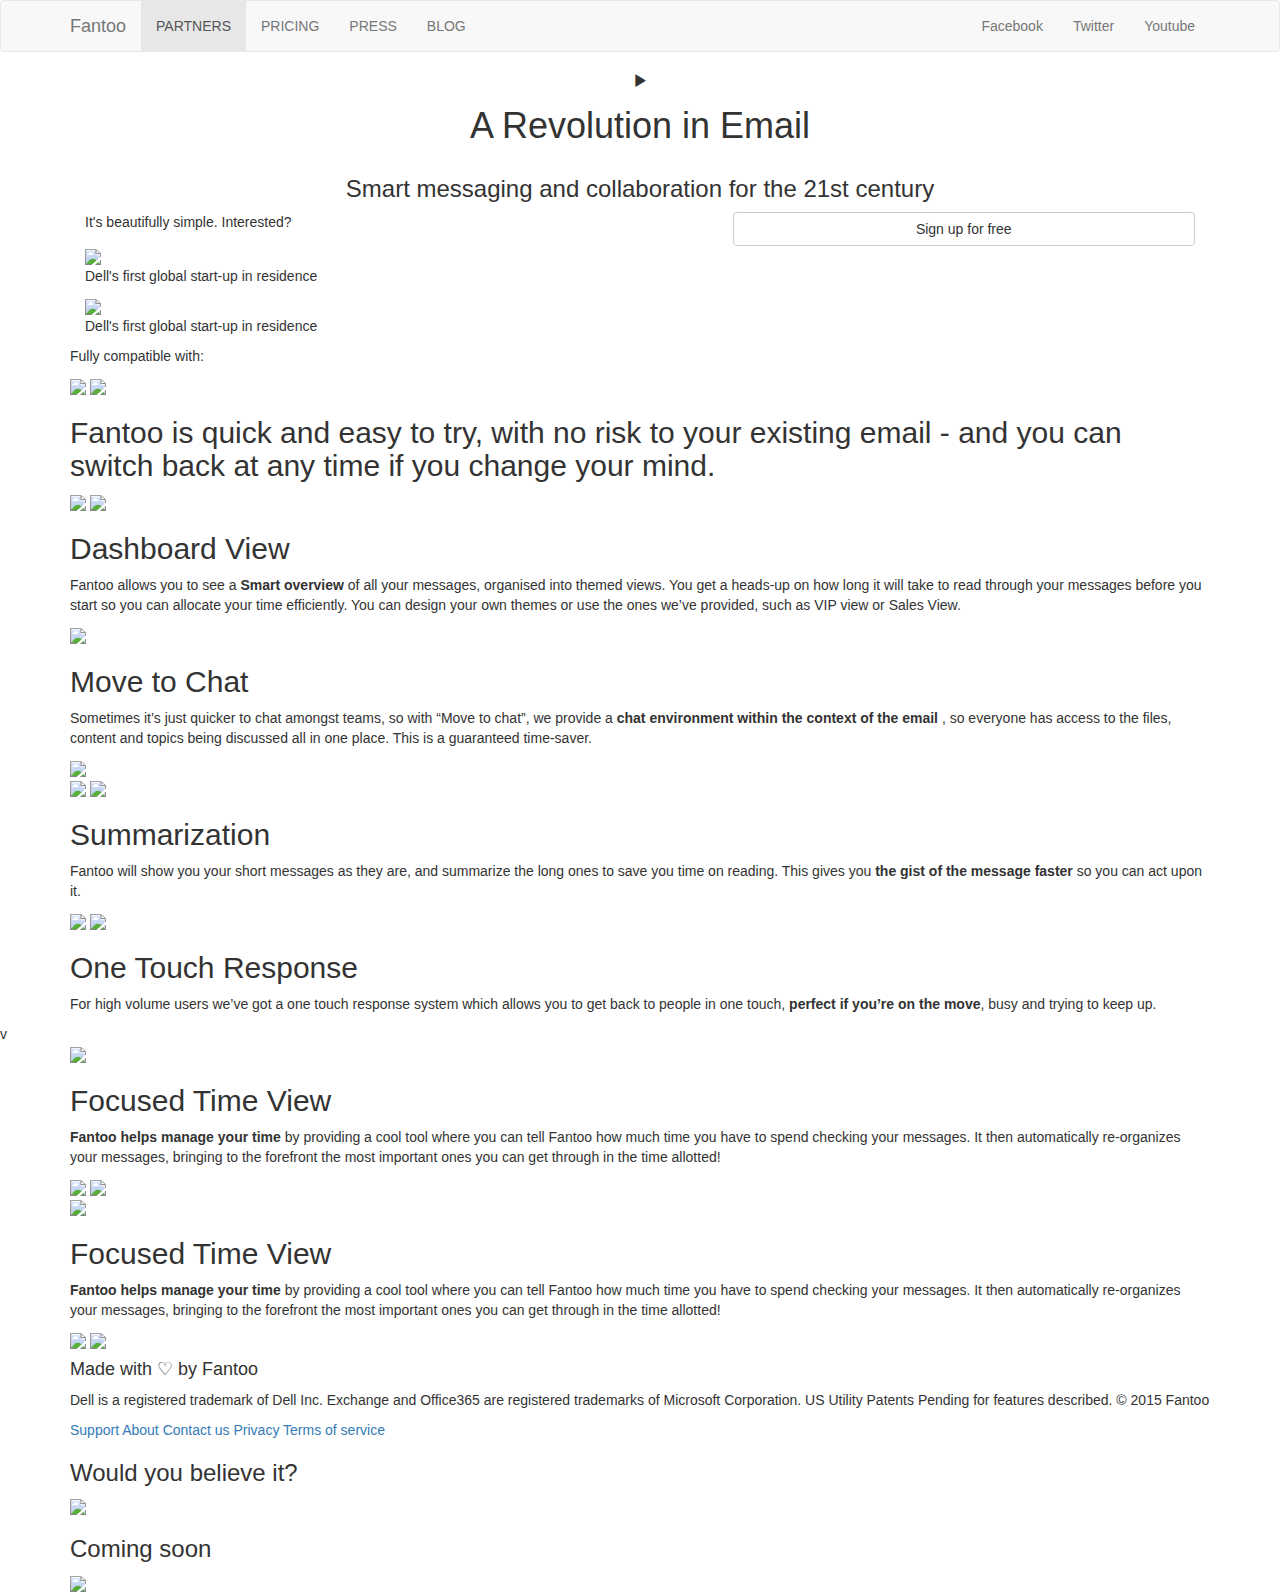
==== index.html @ 9279d4f7 "Added all webpages and basic html content" ====
<!DOCTYPE html>
<html lang="en">
  <head>
    <meta charset="utf-8">
    <meta http-equiv="X-UA-Compatible" content="IE=edge">
    <meta name="viewport" content="width=device-width, initial-scale=1">
    <!-- The above 3 meta tags *must* come first in the head; any other head content must come *after* these tags -->
    <title>Fantoo - Future Of Email</title>

    <!-- Bootstrap -->
    <link href="css/bootstrap.min.css" rel="stylesheet">
    <link href="css/style.css" rel="stylesheet">
    <!-- HTML5 shim and Respond.js for IE8 support of HTML5 elements and media queries -->
    <!-- WARNING: Respond.js doesn't work if you view the page via file:// -->
    <!--[if lt IE 9]>
      <script src="https://oss.maxcdn.com/html5shiv/3.7.2/html5shiv.min.js"></script>
      <script src="https://oss.maxcdn.com/respond/1.4.2/respond.min.js"></script>
    <![endif]-->
  </head>
  <body>
    <nav class="navbar navbar-default">
      <div class="container">
        <div class="navbar-header">
          <button type="button" class="navbar-toggle collapsed" data-toggle="collapse" data-target="#navbar" aria-expanded="false" aria-controls="navbar">
            <span class="sr-only">Toggle navigation</span>
            <span class="icon-bar"></span>
            <span class="icon-bar"></span>
            <span class="icon-bar"></span>
          </button>
          <a class="navbar-brand" href="#">Fantoo</a>
        </div>
        <div id="navbar" class="navbar-collapse collapse">
          <ul class="nav navbar-nav">
            <li class="active"><a href="#">PARTNERS</a></li>
            <li><a href="#about">PRICING</a></li>
            <li><a href="#contact">PRESS</a></li>
            <li><a href="#contact">BLOG</a></li>
          </ul>
          <ul class="nav navbar-nav navbar-right">
            <li><a href="#">Facebook</a></li>
            <li><a href="#">Twitter</a></li>
            <li><a href="#">Youtube</a></li>
          </ul>
        </div>
      </div>
    </nav>
    <div class="container-fluid">
      <div class="container">
        <span class="glyphicon glyphicon-play col-xs-12 text-center" aria-hidden="true"></span>
        <h1 class="col-xs-12 text-center">A Revolution in Email</h1>
        <h3 class="col-xs-12 text-center">Smart messaging and collaboration for the 21st century</h3>
        <div class="col-xs-12">
          <p "col-xs-7">It's beautifully simple. Interested? <a class="btn btn-default col-xs-5 pull-right" href="#">Sign up for free</a></p>
        </div>
      </div>
    </div>
    <div class="container-fluid">
      <div class="container">
        <div class="col-xs-12">
          <img src="http://lorempixel.com/50/50">
          <p> Dell's first global start-up in residence</p>
        </div>
       <div class="col-xs-12">
          <img src="http://lorempixel.com/50/50">
          <p> Dell's first global start-up in residence</p>
        </div>
      </div>
    </div>
    <div class="container-fluid">
      <div class="container">
        <p>Fully compatible with:</p>
        <img src="http://lorempixel.com/300/100">
        <img src="http://lorempixel.com/300/100">
        <h2>Fantoo is quick and easy to try, with no risk to your existing email - and you can switch back at any time if you change your mind.</h2>
      </div>
    </div>
    <div class="container-fluid">
      <div class="container">
        <img src="http://lorempixel.com/400/400">
        <img src="http://lorempixel.com/50/50">
        <h2>Dashboard View</h2>
        <p>Fantoo allows you to see a <strong>Smart overview</strong> of all your messages, organised into themed views. You get a heads-up on how long it will take to read through your messages before you start so you can allocate your time efficiently. You can design your own themes or use the ones we’ve provided, such as VIP view or Sales View.</p>
      </div>
    </div>
    <div class="container-fluid">
      <div class="container">
        <img src="http://lorempixel.com/50/50">
        <h2>Move to Chat</h2>
        <p>Sometimes it’s just quicker to chat amongst teams, so with “Move to chat”, we provide a <strong>chat environment within the context of the email </strong>, so everyone has access to the files, content and topics being discussed all in one place. This is a guaranteed time-saver.</p>
        <img src="http://lorempixel.com/400/400">
      </div>
    </div>
    <div class="container-fluid">
      <div class="container">
        <img src="http://lorempixel.com/400/400">
        <img src="http://lorempixel.com/50/50">
        <h2>Summarization</h2>
        <p>Fantoo will show you your short messages as they are, and summarize the long ones to save you time on reading. This gives you <strong>the gist of the message faster</strong> so you can act upon it.</p>
      </div>
    </div>
    <div class="container-fluid">
      <div class="container">
        <img src="http://lorempixel.com/400/400">
        <img src="http://lorempixel.com/50/50">
        <h2>One Touch Response</h2>
        <p>For high volume users we’ve got a one touch response system which allows you to get back to people in one touch, <strong>perfect if you’re on the move</strong>, busy and trying to keep up.</p>
      </div>
    </div>v
    <div class="container-fluid">
      <div class="container">
        <img src="http://lorempixel.com/50/50">
        <h2>Focused Time View</h2>
        <p><strong>Fantoo helps manage your time</strong> by providing a cool tool where you can tell Fantoo how much time you have to spend checking your messages. It then automatically re-organizes your messages, bringing to the forefront the most important ones you can get through in the time allotted!</p>
        <img src="http://lorempixel.com/400/400">
        <img src="http://lorempixel.com/400/400">
      </div>
    </div>
    <div class="container-fluid">
      <div class="container">
        <img src="http://lorempixel.com/50/50">
        <h2>Focused Time View</h2>
        <p><strong>Fantoo helps manage your time</strong> by providing a cool tool where you can tell Fantoo how much time you have to spend checking your messages. It then automatically re-organizes your messages, bringing to the forefront the most important ones you can get through in the time allotted!</p>
        <img src="http://lorempixel.com/400/400">
        <img src="http://lorempixel.com/400/400">
      </div>
    </div>
    <footer class="container">
      <h4>Made with &#9825; by Fantoo</h4>
      <p>Dell is a registered trademark of Dell Inc. Exchange and Office365 are registered trademarks of Microsoft Corporation. US Utility Patents Pending for features described.
      &#169; 2015 Fantoo</p>
      <div>
        <a href="#">Support</a>
        <a href="#">About</a>
        <a href="#">Contact us</a>
        <a href="#">Privacy</a>
        <a href="#">Terms of service</a>
      </div>
      <div>
        <h3>Would you believe it?</h3>
        <img src="http://lorempixel.com/100/50/">
      </div>
      <div>
        <h3>Coming soon</h3>
        <img src="http://lorempixel.com/100/50/">
      </div>
    </footer>
    <!-- jQuery (necessary for Bootstrap's JavaScript plugins) -->
    <script src="https://ajax.googleapis.com/ajax/libs/jquery/1.11.3/jquery.min.js"></script>
    <!-- Include all compiled plugins (below), or include individual files as needed -->
    <script src="js/bootstrap.min.js"></script>
  </body>
</html>
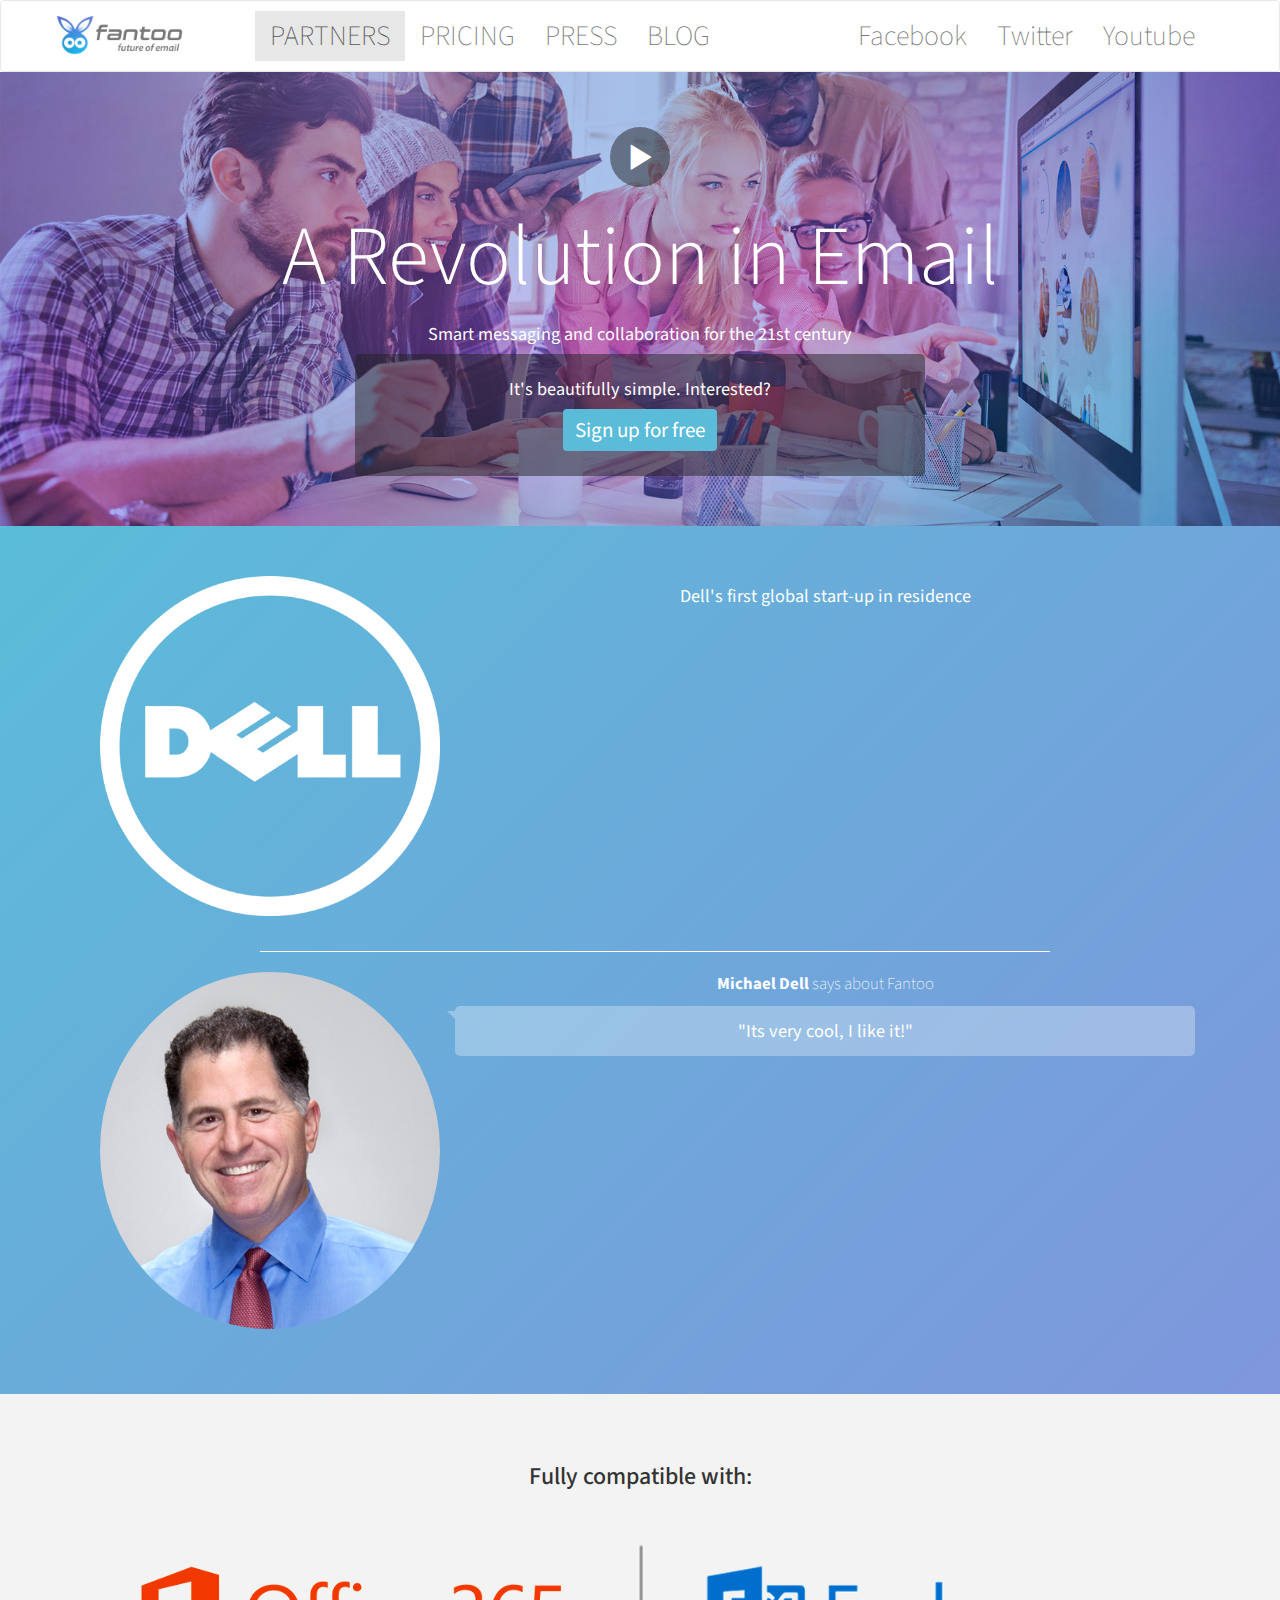
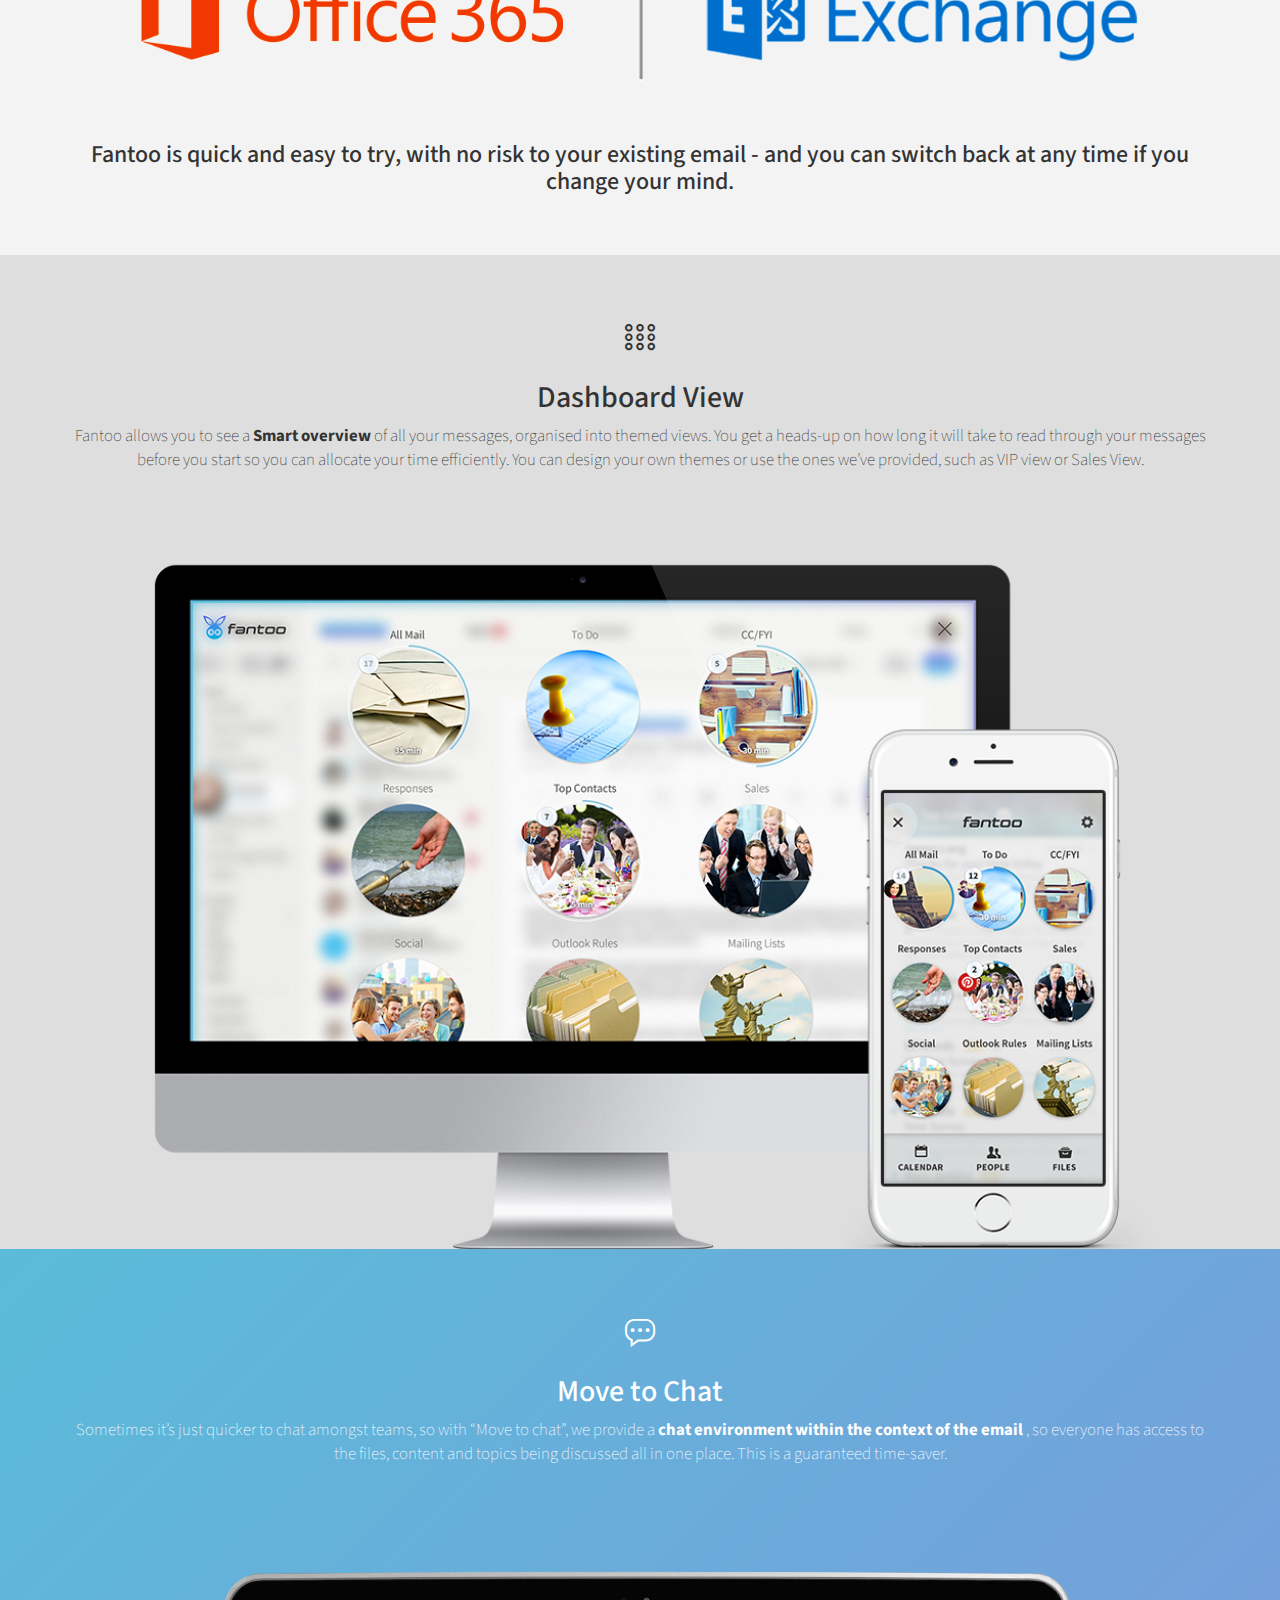
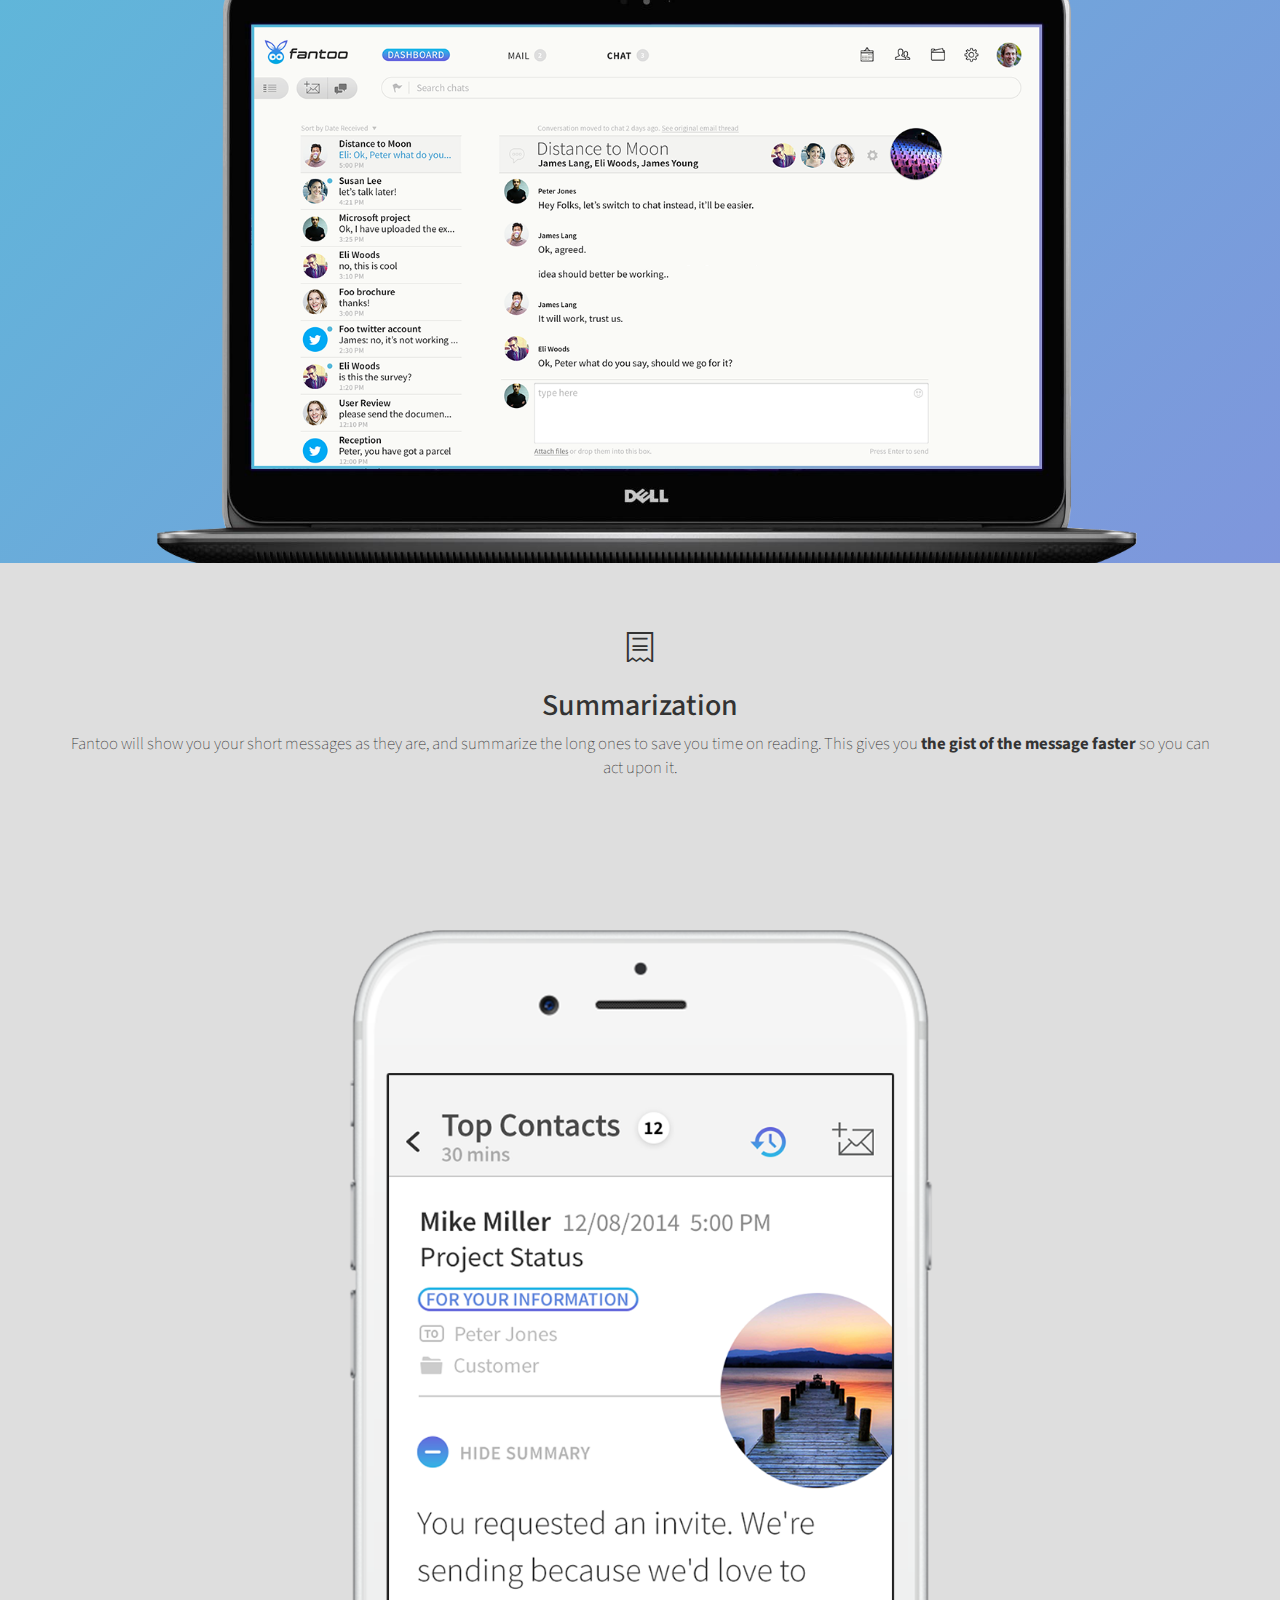
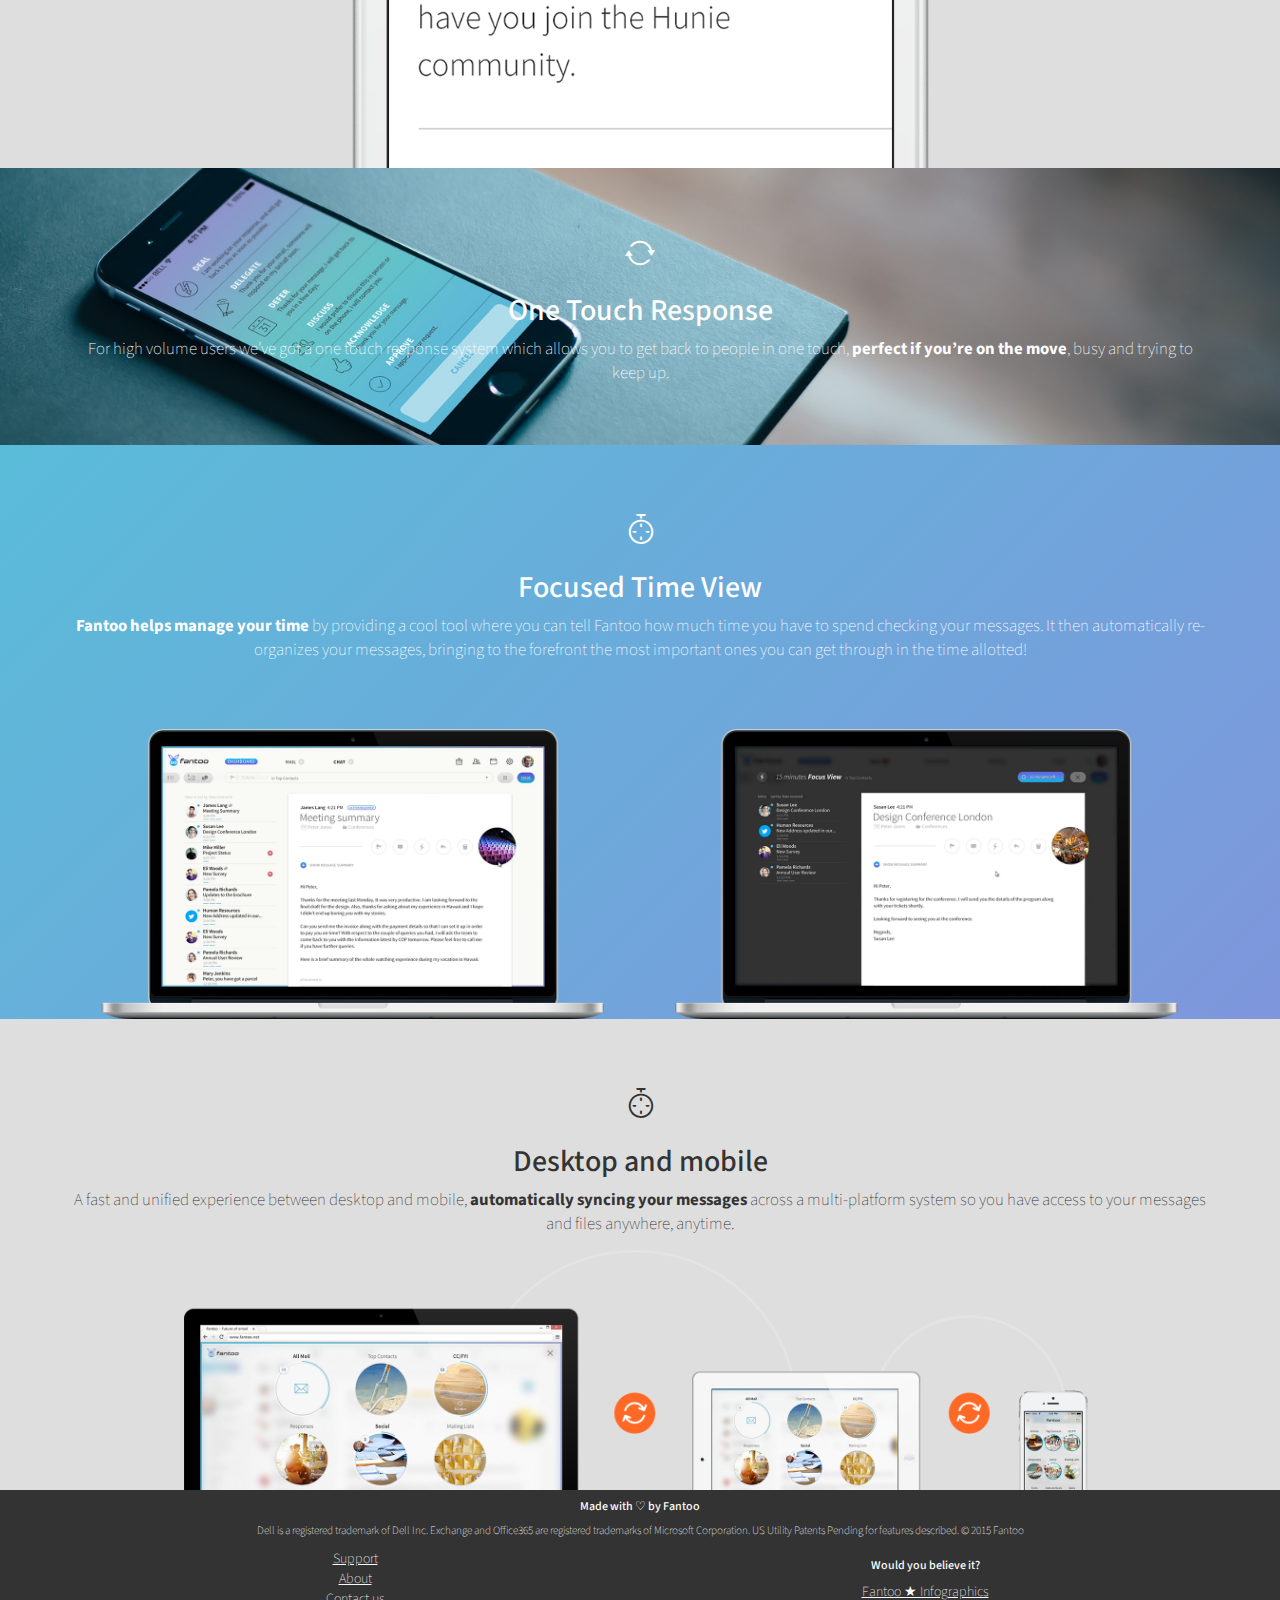
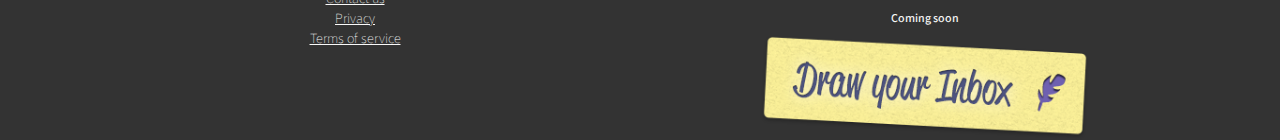
==== commit 1afdf204: "Added CSS styling and images to index.html" ====
--- a/index.html
+++ b/index.html
@@ -9,7 +9,11 @@
 
     <!-- Bootstrap -->
     <link href="css/bootstrap.min.css" rel="stylesheet">
+    <!-- Custome -->
+    <link rel="stylesheet" type="text/css" href="fonts/budicon/css/budicon.css">
     <link href="css/style.css" rel="stylesheet">
+    <!-- Google Fonts -->
+    <link href='https://fonts.googleapis.com/css?family=Source+Sans+Pro:400,400italic,700,300' rel='stylesheet' type='text/css'>
     <!-- HTML5 shim and Respond.js for IE8 support of HTML5 elements and media queries -->
     <!-- WARNING: Respond.js doesn't work if you view the page via file:// -->
     <!--[if lt IE 9]>
@@ -23,11 +27,9 @@
         <div class="navbar-header">
           <button type="button" class="navbar-toggle collapsed" data-toggle="collapse" data-target="#navbar" aria-expanded="false" aria-controls="navbar">
             <span class="sr-only">Toggle navigation</span>
-            <span class="icon-bar"></span>
-            <span class="icon-bar"></span>
-            <span class="icon-bar"></span>
+            <p>MENU</p>
           </button>
-          <a class="navbar-brand" href="#">Fantoo</a>
+          <a class="navbar-brand logo" href="#"></a>
         </div>
         <div id="navbar" class="navbar-collapse collapse">
           <ul class="nav navbar-nav">
@@ -36,7 +38,7 @@
             <li><a href="#contact">PRESS</a></li>
             <li><a href="#contact">BLOG</a></li>
           </ul>
-          <ul class="nav navbar-nav navbar-right">
+          <ul class="nav navbar-nav navbar-right hidden-sm hidden-xs">
             <li><a href="#">Facebook</a></li>
             <li><a href="#">Twitter</a></li>
             <li><a href="#">Youtube</a></li>
@@ -44,104 +46,110 @@
         </div>
       </div>
     </nav>
-    <div class="container-fluid">
-      <div class="container">
-        <span class="glyphicon glyphicon-play col-xs-12 text-center" aria-hidden="true"></span>
+    <div id="index_hero" class="container-fluid">
+      <div class="container padding">
+        <div class="play_button">
+          <span class="glyphicon glyphicon-play col-xs-12 text-center " aria-hidden="true"></span>
+        </div>
         <h1 class="col-xs-12 text-center">A Revolution in Email</h1>
-        <h3 class="col-xs-12 text-center">Smart messaging and collaboration for the 21st century</h3>
-        <div class="col-xs-12">
-          <p "col-xs-7">It's beautifully simple. Interested? <a class="btn btn-default col-xs-5 pull-right" href="#">Sign up for free</a></p>
+        <h4 class="col-xs-12 text-center">Smart messaging and collaboration for the 21st century</h4>
+        <div class="col-xs-8 col-xs-offset-2 col-sm-6 col-sm-offset-3 dark_background">
+          <h4>It's beautifully simple. Interested?</h4>
+           <a class="btn btn-default" href="#">Sign up for free</a>
         </div>
       </div>
     </div>
-    <div class="container-fluid">
-      <div class="container">
-        <div class="col-xs-12">
-          <img src="http://lorempixel.com/50/50">
-          <p> Dell's first global start-up in residence</p>
-        </div>
+    <div class="container-fluid gradient_background">
+      <div class="container padding">
        <div class="col-xs-12">
-          <img src="http://lorempixel.com/50/50">
-          <p> Dell's first global start-up in residence</p>
+          <img class="col-xs-4 dell_images" src="images/Dell_Logo-wt.png">
+          <h4 class="col-xs-8"> Dell's first global start-up in residence</h4>
+       </div>
+       <hr class="col-xs-8 col-xs-offset-2">
+       <div class="col-xs-12 ">
+          <img class="col-xs-4 round_portrait dell_images" src="images/Michael_Dell_2010.jpg">
+          <p class="col-xs-8"> <strong>Michael Dell</strong> says about Fantoo</p>
+          <div class="col-xs-8 speech_bubble ">
+            <div class="speech_bubble_arrow_left"></div>
+            <h4>"Its very cool, I like it!"</h4>
+          </div>
         </div>
       </div>
     </div>
-    <div class="container-fluid">
-      <div class="container">
-        <p>Fully compatible with:</p>
-        <img src="http://lorempixel.com/300/100">
-        <img src="http://lorempixel.com/300/100">
-        <h2>Fantoo is quick and easy to try, with no risk to your existing email - and you can switch back at any time if you change your mind.</h2>
+    <div class="container-fluid light_grey">
+      <div class="container padding">
+        <h3 class="col-xs-12">Fully compatible with:</h3>
+        <img class="col-xs-12" src="images/exchange-compatible.gif">
+        <h3 class="col-xs-12">Fantoo is quick and easy to try, with no risk to your existing email - and you can switch back at any time if you change your mind.</h3>
       </div>
     </div>
-    <div class="container-fluid">
-      <div class="container">
-        <img src="http://lorempixel.com/400/400">
-        <img src="http://lorempixel.com/50/50">
+    <div class="container-fluid dark_grey">
+      <div class="container padding_top">     
+        <h2 class="budicon budicon-budicon-378"></h2>
         <h2>Dashboard View</h2>
         <p>Fantoo allows you to see a <strong>Smart overview</strong> of all your messages, organised into themed views. You get a heads-up on how long it will take to read through your messages before you start so you can allocate your time efficiently. You can design your own themes or use the ones we’ve provided, such as VIP view or Sales View.</p>
+        <img src="images/dashboard3.png">
       </div>
     </div>
-    <div class="container-fluid">
-      <div class="container">
-        <img src="http://lorempixel.com/50/50">
+    <div class="container-fluid gradient_background">
+      <div class="container padding_top">
+        <h2 class="budicon budicon-budicon-784"></h2>
         <h2>Move to Chat</h2>
         <p>Sometimes it’s just quicker to chat amongst teams, so with “Move to chat”, we provide a <strong>chat environment within the context of the email </strong>, so everyone has access to the files, content and topics being discussed all in one place. This is a guaranteed time-saver.</p>
-        <img src="http://lorempixel.com/400/400">
+        <img src="images/movetochat3.png">
       </div>
     </div>
-    <div class="container-fluid">
-      <div class="container">
-        <img src="http://lorempixel.com/400/400">
-        <img src="http://lorempixel.com/50/50">
+    <div class="container-fluid dark_grey">
+      <div class="container padding_top">
+        <h2 class="budicon budicon-budicon-72"></h2>
         <h2>Summarization</h2>
         <p>Fantoo will show you your short messages as they are, and summarize the long ones to save you time on reading. This gives you <strong>the gist of the message faster</strong> so you can act upon it.</p>
+        <img class="col-xs-8 col-xs-offset-2" src="images/summary4.png">
       </div>
     </div>
-    <div class="container-fluid">
-      <div class="container">
-        <img src="http://lorempixel.com/400/400">
-        <img src="http://lorempixel.com/50/50">
+    <div class="container-fluid one_touch">
+      <div class="container padding">
+        <h2 class="budicon budicon-budicon-170"></h2>
         <h2>One Touch Response</h2>
         <p>For high volume users we’ve got a one touch response system which allows you to get back to people in one touch, <strong>perfect if you’re on the move</strong>, busy and trying to keep up.</p>
       </div>
-    </div>v
-    <div class="container-fluid">
-      <div class="container">
-        <img src="http://lorempixel.com/50/50">
+    </div>
+    <div class="container-fluid gradient_background">
+      <div class="container padding_top">
+        <h2 class="budicon budicon-budicon-615"></h2>
         <h2>Focused Time View</h2>
         <p><strong>Fantoo helps manage your time</strong> by providing a cool tool where you can tell Fantoo how much time you have to spend checking your messages. It then automatically re-organizes your messages, bringing to the forefront the most important ones you can get through in the time allotted!</p>
-        <img src="http://lorempixel.com/400/400">
-        <img src="http://lorempixel.com/400/400">
+        <img src="images/focus2.png">
       </div>
     </div>
-    <div class="container-fluid">
-      <div class="container">
-        <img src="http://lorempixel.com/50/50">
-        <h2>Focused Time View</h2>
-        <p><strong>Fantoo helps manage your time</strong> by providing a cool tool where you can tell Fantoo how much time you have to spend checking your messages. It then automatically re-organizes your messages, bringing to the forefront the most important ones you can get through in the time allotted!</p>
-        <img src="http://lorempixel.com/400/400">
-        <img src="http://lorempixel.com/400/400">
+    <div class="container-fluid dark_grey">
+      <div class="container padding_top">
+        <h2 class="budicon budicon-budicon-615"></h2>
+        <h2>Desktop and mobile</h2>
+        <p>A fast and unified experience between desktop and mobile,<strong> automatically syncing your messages</strong> across a multi-platform system so you have access to your messages and files anywhere, anytime.</p>
+        <img src="images/responsive91.png">
       </div>
     </div>
-    <footer class="container">
-      <h4>Made with &#9825; by Fantoo</h4>
-      <p>Dell is a registered trademark of Dell Inc. Exchange and Office365 are registered trademarks of Microsoft Corporation. US Utility Patents Pending for features described.
-      &#169; 2015 Fantoo</p>
-      <div>
-        <a href="#">Support</a>
-        <a href="#">About</a>
-        <a href="#">Contact us</a>
-        <a href="#">Privacy</a>
-        <a href="#">Terms of service</a>
-      </div>
-      <div>
-        <h3>Would you believe it?</h3>
-        <img src="http://lorempixel.com/100/50/">
-      </div>
-      <div>
-        <h3>Coming soon</h3>
-        <img src="http://lorempixel.com/100/50/">
+    <footer class="container_fluid">
+      <div class="container">
+        <h6>Made with &#9825; by Fantoo</h6>
+        <p>Dell is a registered trademark of Dell Inc. Exchange and Office365 are registered trademarks of Microsoft Corporation. US Utility Patents Pending for features described.
+        &#169; 2015 Fantoo</p>
+        <ul class="col-xs-6">
+          <li><a href="#">Support</a></li>
+          <li><a href="#">About</a></li>
+          <li><a href="#">Contact us</a></li>
+          <li><a href="#">Privacy</a></li>
+          <li><a href="#">Terms of service</a></li>
+        </ul>
+        <div class="col-xs-6">
+          <h6>Would you believe it?</h6>
+          <a href="#">Fantoo ★ Infographics</a>
+        </div>
+        <div class="col-xs-6 coming_soon">
+          <h6 class="col-xs-12 ">Coming soon</h6>
+          <img class="col-xs-8 col-xs-offset-2" src="images/drawyourinbox.png">
+        </div>
       </div>
     </footer>
     <!-- jQuery (necessary for Bootstrap's JavaScript plugins) -->
--- a/fonts/budicon/css/budicon.css
+++ b/fonts/budicon/css/budicon.css
@@ -0,0 +1,2590 @@
+@charset "UTF-8";
+
+@font-face {
+  font-family: "budicon";
+  src:url("../fonts/budicon.eot");
+  src:url("../fonts/budicon.eot?#iefix") format("embedded-opentype"),
+    url("../fonts/budicon.woff") format("woff"),
+    url("../fonts/budicon.ttf") format("truetype"),
+    url("../fonts/budicon.svg#budicon") format("svg");
+  font-weight: normal;
+  font-style: normal;
+
+}
+
+/*[data-icon]:before {
+  font-family: "budicon" !important;
+  content: attr(data-icon);
+  font-style: normal !important;
+  font-weight: normal !important;
+  font-variant: normal !important;
+  text-transform: none !important;
+  speak: none;
+  line-height: 1;
+  -webkit-font-smoothing: antialiased;
+  -moz-osx-font-smoothing: grayscale;
+}*/
+
+[class^="budicon-"]:before,
+[class*=" budicon-"]:before {
+  font-family: "budicon" !important;
+  font-style: normal !important;
+  font-weight: normal !important;
+  font-variant: normal !important;
+  text-transform: none !important;
+  speak: none;
+  line-height: 1;
+  -webkit-font-smoothing: antialiased;
+  -moz-osx-font-smoothing: grayscale;
+}
+
+.budicon-budicon:before {
+  content: "a";
+}
+.budicon-budicon-1:before {
+  content: "b";
+}
+.budicon-budicon-2:before {
+  content: "c";
+}
+.budicon-budicon-3:before {
+  content: "d";
+}
+.budicon-budicon-4:before {
+  content: "e";
+}
+.budicon-budicon-5:before {
+  content: "f";
+}
+.budicon-budicon-6:before {
+  content: "g";
+}
+.budicon-budicon-7:before {
+  content: "h";
+}
+.budicon-budicon-8:before {
+  content: "i";
+}
+.budicon-budicon-9:before {
+  content: "j";
+}
+.budicon-budicon-10:before {
+  content: "k";
+}
+.budicon-budicon-11:before {
+  content: "l";
+}
+.budicon-budicon-12:before {
+  content: "m";
+}
+.budicon-budicon-13:before {
+  content: "n";
+}
+.budicon-budicon-14:before {
+  content: "o";
+}
+.budicon-budicon-15:before {
+  content: "p";
+}
+.budicon-budicon-16:before {
+  content: "q";
+}
+.budicon-budicon-17:before {
+  content: "r";
+}
+.budicon-budicon-18:before {
+  content: "s";
+}
+.budicon-budicon-19:before {
+  content: "t";
+}
+.budicon-budicon-20:before {
+  content: "u";
+}
+.budicon-budicon-21:before {
+  content: "v";
+}
+.budicon-budicon-22:before {
+  content: "w";
+}
+.budicon-budicon-23:before {
+  content: "x";
+}
+.budicon-budicon-24:before {
+  content: "y";
+}
+.budicon-budicon-25:before {
+  content: "z";
+}
+.budicon-budicon-26:before {
+  content: "A";
+}
+.budicon-budicon-27:before {
+  content: "B";
+}
+.budicon-budicon-28:before {
+  content: "C";
+}
+.budicon-budicon-29:before {
+  content: "D";
+}
+.budicon-budicon-30:before {
+  content: "E";
+}
+.budicon-budicon-31:before {
+  content: "F";
+}
+.budicon-budicon-32:before {
+  content: "G";
+}
+.budicon-budicon-33:before {
+  content: "H";
+}
+.budicon-budicon-34:before {
+  content: "I";
+}
+.budicon-budicon-35:before {
+  content: "J";
+}
+.budicon-budicon-36:before {
+  content: "K";
+}
+.budicon-budicon-37:before {
+  content: "L";
+}
+.budicon-budicon-38:before {
+  content: "M";
+}
+.budicon-budicon-39:before {
+  content: "N";
+}
+.budicon-budicon-40:before {
+  content: "O";
+}
+.budicon-budicon-41:before {
+  content: "P";
+}
+.budicon-budicon-42:before {
+  content: "Q";
+}
+.budicon-budicon-43:before {
+  content: "R";
+}
+.budicon-budicon-44:before {
+  content: "S";
+}
+.budicon-budicon-45:before {
+  content: "T";
+}
+.budicon-budicon-46:before {
+  content: "U";
+}
+.budicon-budicon-47:before {
+  content: "V";
+}
+.budicon-budicon-48:before {
+  content: "W";
+}
+.budicon-budicon-49:before {
+  content: "X";
+}
+.budicon-budicon-50:before {
+  content: "Y";
+}
+.budicon-budicon-51:before {
+  content: "Z";
+}
+.budicon-budicon-52:before {
+  content: "0";
+}
+.budicon-budicon-53:before {
+  content: "1";
+}
+.budicon-budicon-54:before {
+  content: "2";
+}
+.budicon-budicon-55:before {
+  content: "3";
+}
+.budicon-budicon-56:before {
+  content: "4";
+}
+.budicon-budicon-57:before {
+  content: "5";
+}
+.budicon-budicon-58:before {
+  content: "6";
+}
+.budicon-budicon-59:before {
+  content: "7";
+}
+.budicon-budicon-60:before {
+  content: "8";
+}
+.budicon-budicon-61:before {
+  content: "9";
+}
+.budicon-budicon-62:before {
+  content: "!";
+}
+.budicon-budicon-63:before {
+  content: "\"";
+}
+.budicon-budicon-64:before {
+  content: "#";
+}
+.budicon-budicon-65:before {
+  content: "$";
+}
+.budicon-budicon-66:before {
+  content: "%";
+}
+.budicon-budicon-67:before {
+  content: "&";
+}
+.budicon-budicon-68:before {
+  content: "'";
+}
+.budicon-budicon-69:before {
+  content: "(";
+}
+.budicon-budicon-70:before {
+  content: ")";
+}
+.budicon-budicon-71:before {
+  content: "*";
+}
+.budicon-budicon-72:before {
+  content: "+";
+}
+.budicon-budicon-73:before {
+  content: ",";
+}
+.budicon-budicon-74:before {
+  content: "-";
+}
+.budicon-budicon-75:before {
+  content: ".";
+}
+.budicon-budicon-76:before {
+  content: "/";
+}
+.budicon-budicon-77:before {
+  content: ":";
+}
+.budicon-budicon-78:before {
+  content: ";";
+}
+.budicon-budicon-79:before {
+  content: "<";
+}
+.budicon-budicon-80:before {
+  content: "=";
+}
+.budicon-budicon-81:before {
+  content: ">";
+}
+.budicon-budicon-82:before {
+  content: "?";
+}
+.budicon-budicon-83:before {
+  content: "@";
+}
+.budicon-budicon-84:before {
+  content: "[";
+}
+.budicon-budicon-85:before {
+  content: "]";
+}
+.budicon-budicon-86:before {
+  content: "^";
+}
+.budicon-budicon-87:before {
+  content: "_";
+}
+.budicon-budicon-88:before {
+  content: "`";
+}
+.budicon-budicon-89:before {
+  content: "{";
+}
+.budicon-budicon-90:before {
+  content: "|";
+}
+.budicon-budicon-91:before {
+  content: "}";
+}
+.budicon-budicon-92:before {
+  content: "~";
+}
+.budicon-budicon-93:before {
+  content: "\\";
+}
+.budicon-budicon-94:before {
+  content: "\e000";
+}
+.budicon-budicon-95:before {
+  content: "\e001";
+}
+.budicon-budicon-96:before {
+  content: "\e002";
+}
+.budicon-budicon-97:before {
+  content: "\e003";
+}
+.budicon-budicon-98:before {
+  content: "\e004";
+}
+.budicon-budicon-99:before {
+  content: "\e005";
+}
+.budicon-budicon-100:before {
+  content: "\e006";
+}
+.budicon-budicon-101:before {
+  content: "\e007";
+}
+.budicon-budicon-102:before {
+  content: "\e008";
+}
+.budicon-budicon-103:before {
+  content: "\e009";
+}
+.budicon-budicon-104:before {
+  content: "\e00a";
+}
+.budicon-budicon-105:before {
+  content: "\e00b";
+}
+.budicon-budicon-106:before {
+  content: "\e00c";
+}
+.budicon-budicon-107:before {
+  content: "\e00d";
+}
+.budicon-budicon-108:before {
+  content: "\e00e";
+}
+.budicon-budicon-109:before {
+  content: "\e00f";
+}
+.budicon-budicon-110:before {
+  content: "\e010";
+}
+.budicon-budicon-111:before {
+  content: "\e011";
+}
+.budicon-budicon-112:before {
+  content: "\e012";
+}
+.budicon-budicon-113:before {
+  content: "\e013";
+}
+.budicon-budicon-114:before {
+  content: "\e014";
+}
+.budicon-budicon-115:before {
+  content: "\e015";
+}
+.budicon-budicon-116:before {
+  content: "\e016";
+}
+.budicon-budicon-117:before {
+  content: "\e017";
+}
+.budicon-budicon-118:before {
+  content: "\e018";
+}
+.budicon-budicon-119:before {
+  content: "\e019";
+}
+.budicon-budicon-120:before {
+  content: "\e01a";
+}
+.budicon-budicon-121:before {
+  content: "\e01b";
+}
+.budicon-budicon-122:before {
+  content: "\e01c";
+}
+.budicon-budicon-123:before {
+  content: "\e01d";
+}
+.budicon-budicon-124:before {
+  content: "\e01e";
+}
+.budicon-budicon-125:before {
+  content: "\e01f";
+}
+.budicon-budicon-126:before {
+  content: "\e020";
+}
+.budicon-budicon-127:before {
+  content: "\e021";
+}
+.budicon-budicon-128:before {
+  content: "\e022";
+}
+.budicon-budicon-129:before {
+  content: "\e023";
+}
+.budicon-budicon-130:before {
+  content: "\e024";
+}
+.budicon-budicon-131:before {
+  content: "\e025";
+}
+.budicon-budicon-132:before {
+  content: "\e026";
+}
+.budicon-budicon-133:before {
+  content: "\e027";
+}
+.budicon-budicon-134:before {
+  content: "\e028";
+}
+.budicon-budicon-135:before {
+  content: "\e029";
+}
+.budicon-budicon-136:before {
+  content: "\e02a";
+}
+.budicon-budicon-137:before {
+  content: "\e02b";
+}
+.budicon-budicon-138:before {
+  content: "\e02c";
+}
+.budicon-budicon-139:before {
+  content: "\e02d";
+}
+.budicon-budicon-140:before {
+  content: "\e02e";
+}
+.budicon-budicon-141:before {
+  content: "\e02f";
+}
+.budicon-budicon-142:before {
+  content: "\e030";
+}
+.budicon-budicon-143:before {
+  content: "\e031";
+}
+.budicon-budicon-144:before {
+  content: "\e032";
+}
+.budicon-budicon-145:before {
+  content: "\e033";
+}
+.budicon-budicon-146:before {
+  content: "\e034";
+}
+.budicon-budicon-147:before {
+  content: "\e035";
+}
+.budicon-budicon-148:before {
+  content: "\e036";
+}
+.budicon-budicon-149:before {
+  content: "\e037";
+}
+.budicon-budicon-150:before {
+  content: "\e038";
+}
+.budicon-budicon-151:before {
+  content: "\e039";
+}
+.budicon-budicon-152:before {
+  content: "\e03a";
+}
+.budicon-budicon-153:before {
+  content: "\e03b";
+}
+.budicon-budicon-154:before {
+  content: "\e03c";
+}
+.budicon-budicon-155:before {
+  content: "\e03d";
+}
+.budicon-budicon-156:before {
+  content: "\e03e";
+}
+.budicon-budicon-157:before {
+  content: "\e03f";
+}
+.budicon-budicon-158:before {
+  content: "\e040";
+}
+.budicon-budicon-159:before {
+  content: "\e041";
+}
+.budicon-budicon-160:before {
+  content: "\e042";
+}
+.budicon-budicon-161:before {
+  content: "\e043";
+}
+.budicon-budicon-162:before {
+  content: "\e044";
+}
+.budicon-budicon-163:before {
+  content: "\e045";
+}
+.budicon-budicon-164:before {
+  content: "\e046";
+}
+.budicon-budicon-165:before {
+  content: "\e047";
+}
+.budicon-budicon-166:before {
+  content: "\e048";
+}
+.budicon-budicon-167:before {
+  content: "\e049";
+}
+.budicon-budicon-168:before {
+  content: "\e04a";
+}
+.budicon-budicon-169:before {
+  content: "\e04b";
+}
+.budicon-budicon-170:before {
+  content: "\e04c";
+}
+.budicon-budicon-171:before {
+  content: "\e04d";
+}
+.budicon-budicon-172:before {
+  content: "\e04e";
+}
+.budicon-budicon-173:before {
+  content: "\e04f";
+}
+.budicon-budicon-174:before {
+  content: "\e050";
+}
+.budicon-budicon-175:before {
+  content: "\e051";
+}
+.budicon-budicon-176:before {
+  content: "\e052";
+}
+.budicon-budicon-177:before {
+  content: "\e053";
+}
+.budicon-budicon-178:before {
+  content: "\e054";
+}
+.budicon-budicon-179:before {
+  content: "\e055";
+}
+.budicon-budicon-180:before {
+  content: "\e056";
+}
+.budicon-budicon-181:before {
+  content: "\e057";
+}
+.budicon-budicon-182:before {
+  content: "\e058";
+}
+.budicon-budicon-183:before {
+  content: "\e059";
+}
+.budicon-budicon-184:before {
+  content: "\e05a";
+}
+.budicon-budicon-185:before {
+  content: "\e05b";
+}
+.budicon-budicon-186:before {
+  content: "\e05c";
+}
+.budicon-budicon-187:before {
+  content: "\e05d";
+}
+.budicon-budicon-188:before {
+  content: "\e05e";
+}
+.budicon-budicon-189:before {
+  content: "\e05f";
+}
+.budicon-budicon-190:before {
+  content: "\e060";
+}
+.budicon-budicon-191:before {
+  content: "\e061";
+}
+.budicon-budicon-192:before {
+  content: "\e062";
+}
+.budicon-budicon-193:before {
+  content: "\e063";
+}
+.budicon-budicon-194:before {
+  content: "\e064";
+}
+.budicon-budicon-195:before {
+  content: "\e065";
+}
+.budicon-budicon-196:before {
+  content: "\e066";
+}
+.budicon-budicon-197:before {
+  content: "\e067";
+}
+.budicon-budicon-198:before {
+  content: "\e068";
+}
+.budicon-budicon-199:before {
+  content: "\e069";
+}
+.budicon-budicon-200:before {
+  content: "\e06a";
+}
+.budicon-budicon-201:before {
+  content: "\e06b";
+}
+.budicon-budicon-202:before {
+  content: "\e06c";
+}
+.budicon-budicon-203:before {
+  content: "\e06d";
+}
+.budicon-budicon-204:before {
+  content: "\e06e";
+}
+.budicon-budicon-205:before {
+  content: "\e06f";
+}
+.budicon-budicon-206:before {
+  content: "\e070";
+}
+.budicon-budicon-207:before {
+  content: "\e071";
+}
+.budicon-budicon-208:before {
+  content: "\e072";
+}
+.budicon-budicon-209:before {
+  content: "\e073";
+}
+.budicon-budicon-210:before {
+  content: "\e074";
+}
+.budicon-budicon-211:before {
+  content: "\e075";
+}
+.budicon-budicon-212:before {
+  content: "\e076";
+}
+.budicon-budicon-213:before {
+  content: "\e077";
+}
+.budicon-budicon-214:before {
+  content: "\e078";
+}
+.budicon-budicon-215:before {
+  content: "\e079";
+}
+.budicon-budicon-216:before {
+  content: "\e07a";
+}
+.budicon-budicon-217:before {
+  content: "\e07b";
+}
+.budicon-budicon-218:before {
+  content: "\e07c";
+}
+.budicon-budicon-219:before {
+  content: "\e07d";
+}
+.budicon-budicon-220:before {
+  content: "\e07e";
+}
+.budicon-budicon-221:before {
+  content: "\e07f";
+}
+.budicon-budicon-222:before {
+  content: "\e080";
+}
+.budicon-budicon-223:before {
+  content: "\e081";
+}
+.budicon-budicon-224:before {
+  content: "\e082";
+}
+.budicon-budicon-225:before {
+  content: "\e083";
+}
+.budicon-budicon-226:before {
+  content: "\e084";
+}
+.budicon-budicon-227:before {
+  content: "\e085";
+}
+.budicon-budicon-228:before {
+  content: "\e086";
+}
+.budicon-budicon-229:before {
+  content: "\e087";
+}
+.budicon-budicon-230:before {
+  content: "\e088";
+}
+.budicon-budicon-231:before {
+  content: "\e089";
+}
+.budicon-budicon-232:before {
+  content: "\e08a";
+}
+.budicon-budicon-233:before {
+  content: "\e08b";
+}
+.budicon-budicon-234:before {
+  content: "\e08c";
+}
+.budicon-budicon-235:before {
+  content: "\e08d";
+}
+.budicon-budicon-236:before {
+  content: "\e08e";
+}
+.budicon-budicon-237:before {
+  content: "\e08f";
+}
+.budicon-budicon-238:before {
+  content: "\e090";
+}
+.budicon-budicon-239:before {
+  content: "\e091";
+}
+.budicon-budicon-240:before {
+  content: "\e092";
+}
+.budicon-budicon-241:before {
+  content: "\e093";
+}
+.budicon-budicon-242:before {
+  content: "\e094";
+}
+.budicon-budicon-243:before {
+  content: "\e095";
+}
+.budicon-budicon-244:before {
+  content: "\e096";
+}
+.budicon-budicon-245:before {
+  content: "\e097";
+}
+.budicon-budicon-246:before {
+  content: "\e098";
+}
+.budicon-budicon-247:before {
+  content: "\e099";
+}
+.budicon-budicon-248:before {
+  content: "\e09a";
+}
+.budicon-budicon-249:before {
+  content: "\e09b";
+}
+.budicon-budicon-250:before {
+  content: "\e09c";
+}
+.budicon-budicon-251:before {
+  content: "\e09d";
+}
+.budicon-budicon-252:before {
+  content: "\e09e";
+}
+.budicon-budicon-253:before {
+  content: "\e09f";
+}
+.budicon-budicon-254:before {
+  content: "\e0a0";
+}
+.budicon-budicon-255:before {
+  content: "\e0a1";
+}
+.budicon-budicon-256:before {
+  content: "\e0a2";
+}
+.budicon-budicon-257:before {
+  content: "\e0a3";
+}
+.budicon-budicon-258:before {
+  content: "\e0a4";
+}
+.budicon-budicon-259:before {
+  content: "\e0a5";
+}
+.budicon-budicon-260:before {
+  content: "\e0a6";
+}
+.budicon-budicon-261:before {
+  content: "\e0a7";
+}
+.budicon-budicon-262:before {
+  content: "\e0a8";
+}
+.budicon-budicon-263:before {
+  content: "\e0a9";
+}
+.budicon-budicon-264:before {
+  content: "\e0aa";
+}
+.budicon-budicon-265:before {
+  content: "\e0ab";
+}
+.budicon-budicon-266:before {
+  content: "\e0ac";
+}
+.budicon-budicon-267:before {
+  content: "\e0ad";
+}
+.budicon-budicon-268:before {
+  content: "\e0ae";
+}
+.budicon-budicon-269:before {
+  content: "\e0af";
+}
+.budicon-budicon-270:before {
+  content: "\e0b0";
+}
+.budicon-budicon-271:before {
+  content: "\e0b1";
+}
+.budicon-budicon-272:before {
+  content: "\e0b2";
+}
+.budicon-budicon-273:before {
+  content: "\e0b3";
+}
+.budicon-budicon-274:before {
+  content: "\e0b4";
+}
+.budicon-budicon-275:before {
+  content: "\e0b5";
+}
+.budicon-budicon-276:before {
+  content: "\e0b6";
+}
+.budicon-budicon-277:before {
+  content: "\e0b7";
+}
+.budicon-budicon-278:before {
+  content: "\e0b8";
+}
+.budicon-budicon-279:before {
+  content: "\e0b9";
+}
+.budicon-budicon-280:before {
+  content: "\e0ba";
+}
+.budicon-budicon-281:before {
+  content: "\e0bb";
+}
+.budicon-budicon-282:before {
+  content: "\e0bc";
+}
+.budicon-budicon-283:before {
+  content: "\e0bd";
+}
+.budicon-budicon-284:before {
+  content: "\e0be";
+}
+.budicon-budicon-285:before {
+  content: "\e0bf";
+}
+.budicon-budicon-286:before {
+  content: "\e0c0";
+}
+.budicon-budicon-287:before {
+  content: "\e0c1";
+}
+.budicon-budicon-288:before {
+  content: "\e0c2";
+}
+.budicon-budicon-289:before {
+  content: "\e0c3";
+}
+.budicon-budicon-290:before {
+  content: "\e0c4";
+}
+.budicon-budicon-291:before {
+  content: "\e0c5";
+}
+.budicon-budicon-292:before {
+  content: "\e0c6";
+}
+.budicon-budicon-293:before {
+  content: "\e0c7";
+}
+.budicon-budicon-294:before {
+  content: "\e0c8";
+}
+.budicon-budicon-295:before {
+  content: "\e0c9";
+}
+.budicon-budicon-296:before {
+  content: "\e0ca";
+}
+.budicon-budicon-297:before {
+  content: "\e0cb";
+}
+.budicon-budicon-298:before {
+  content: "\e0cc";
+}
+.budicon-budicon-299:before {
+  content: "\e0cd";
+}
+.budicon-budicon-300:before {
+  content: "\e0ce";
+}
+.budicon-budicon-301:before {
+  content: "\e0cf";
+}
+.budicon-budicon-302:before {
+  content: "\e0d0";
+}
+.budicon-budicon-303:before {
+  content: "\e0d1";
+}
+.budicon-budicon-304:before {
+  content: "\e0d2";
+}
+.budicon-budicon-305:before {
+  content: "\e0d3";
+}
+.budicon-budicon-306:before {
+  content: "\e0d4";
+}
+.budicon-budicon-307:before {
+  content: "\e0d5";
+}
+.budicon-budicon-308:before {
+  content: "\e0d6";
+}
+.budicon-budicon-309:before {
+  content: "\e0d7";
+}
+.budicon-budicon-310:before {
+  content: "\e0d8";
+}
+.budicon-budicon-311:before {
+  content: "\e0d9";
+}
+.budicon-budicon-312:before {
+  content: "\e0da";
+}
+.budicon-budicon-313:before {
+  content: "\e0db";
+}
+.budicon-budicon-314:before {
+  content: "\e0dc";
+}
+.budicon-budicon-315:before {
+  content: "\e0dd";
+}
+.budicon-budicon-316:before {
+  content: "\e0de";
+}
+.budicon-budicon-317:before {
+  content: "\e0df";
+}
+.budicon-budicon-318:before {
+  content: "\e0e0";
+}
+.budicon-budicon-319:before {
+  content: "\e0e1";
+}
+.budicon-budicon-320:before {
+  content: "\e0e2";
+}
+.budicon-budicon-321:before {
+  content: "\e0e3";
+}
+.budicon-budicon-322:before {
+  content: "\e0e4";
+}
+.budicon-budicon-323:before {
+  content: "\e0e5";
+}
+.budicon-budicon-324:before {
+  content: "\e0e6";
+}
+.budicon-budicon-325:before {
+  content: "\e0e7";
+}
+.budicon-budicon-326:before {
+  content: "\e0e8";
+}
+.budicon-budicon-327:before {
+  content: "\e0e9";
+}
+.budicon-budicon-328:before {
+  content: "\e0ea";
+}
+.budicon-budicon-329:before {
+  content: "\e0eb";
+}
+.budicon-budicon-330:before {
+  content: "\e0ec";
+}
+.budicon-budicon-331:before {
+  content: "\e0ed";
+}
+.budicon-budicon-332:before {
+  content: "\e0ee";
+}
+.budicon-budicon-333:before {
+  content: "\e0ef";
+}
+.budicon-budicon-334:before {
+  content: "\e0f0";
+}
+.budicon-budicon-335:before {
+  content: "\e0f1";
+}
+.budicon-budicon-336:before {
+  content: "\e0f2";
+}
+.budicon-budicon-337:before {
+  content: "\e0f3";
+}
+.budicon-budicon-338:before {
+  content: "\e0f4";
+}
+.budicon-budicon-339:before {
+  content: "\e0f5";
+}
+.budicon-budicon-340:before {
+  content: "\e0f6";
+}
+.budicon-budicon-341:before {
+  content: "\e0f7";
+}
+.budicon-budicon-342:before {
+  content: "\e0f8";
+}
+.budicon-budicon-343:before {
+  content: "\e0f9";
+}
+.budicon-budicon-344:before {
+  content: "\e0fa";
+}
+.budicon-budicon-345:before {
+  content: "\e0fb";
+}
+.budicon-budicon-346:before {
+  content: "\e0fc";
+}
+.budicon-budicon-347:before {
+  content: "\e0fd";
+}
+.budicon-budicon-348:before {
+  content: "\e0fe";
+}
+.budicon-budicon-349:before {
+  content: "\e0ff";
+}
+.budicon-budicon-350:before {
+  content: "\e100";
+}
+.budicon-budicon-351:before {
+  content: "\e101";
+}
+.budicon-budicon-352:before {
+  content: "\e102";
+}
+.budicon-budicon-353:before {
+  content: "\e103";
+}
+.budicon-budicon-354:before {
+  content: "\e104";
+}
+.budicon-budicon-355:before {
+  content: "\e105";
+}
+.budicon-budicon-356:before {
+  content: "\e106";
+}
+.budicon-budicon-357:before {
+  content: "\e107";
+}
+.budicon-budicon-358:before {
+  content: "\e108";
+}
+.budicon-budicon-359:before {
+  content: "\e109";
+}
+.budicon-budicon-360:before {
+  content: "\e10a";
+}
+.budicon-budicon-361:before {
+  content: "\e10b";
+}
+.budicon-budicon-362:before {
+  content: "\e10c";
+}
+.budicon-budicon-363:before {
+  content: "\e10d";
+}
+.budicon-budicon-364:before {
+  content: "\e10e";
+}
+.budicon-budicon-365:before {
+  content: "\e10f";
+}
+.budicon-budicon-366:before {
+  content: "\e110";
+}
+.budicon-budicon-367:before {
+  content: "\e111";
+}
+.budicon-budicon-368:before {
+  content: "\e112";
+}
+.budicon-budicon-369:before {
+  content: "\e113";
+}
+.budicon-budicon-370:before {
+  content: "\e114";
+}
+.budicon-budicon-371:before {
+  content: "\e115";
+}
+.budicon-budicon-372:before {
+  content: "\e116";
+}
+.budicon-budicon-373:before {
+  content: "\e117";
+}
+.budicon-budicon-374:before {
+  content: "\e118";
+}
+.budicon-budicon-375:before {
+  content: "\e119";
+}
+.budicon-budicon-376:before {
+  content: "\e11a";
+}
+.budicon-budicon-377:before {
+  content: "\e11b";
+}
+.budicon-budicon-378:before {
+  content: "\e11c";
+}
+.budicon-budicon-379:before {
+  content: "\e11d";
+}
+.budicon-budicon-380:before {
+  content: "\e11e";
+}
+.budicon-budicon-381:before {
+  content: "\e11f";
+}
+.budicon-budicon-382:before {
+  content: "\e120";
+}
+.budicon-budicon-383:before {
+  content: "\e121";
+}
+.budicon-budicon-384:before {
+  content: "\e122";
+}
+.budicon-budicon-385:before {
+  content: "\e123";
+}
+.budicon-budicon-386:before {
+  content: "\e124";
+}
+.budicon-budicon-387:before {
+  content: "\e125";
+}
+.budicon-budicon-388:before {
+  content: "\e126";
+}
+.budicon-budicon-389:before {
+  content: "\e127";
+}
+.budicon-budicon-390:before {
+  content: "\e128";
+}
+.budicon-budicon-391:before {
+  content: "\e129";
+}
+.budicon-budicon-392:before {
+  content: "\e12a";
+}
+.budicon-budicon-393:before {
+  content: "\e12b";
+}
+.budicon-budicon-394:before {
+  content: "\e12c";
+}
+.budicon-budicon-395:before {
+  content: "\e12d";
+}
+.budicon-budicon-396:before {
+  content: "\e12e";
+}
+.budicon-budicon-397:before {
+  content: "\e12f";
+}
+.budicon-budicon-398:before {
+  content: "\e130";
+}
+.budicon-budicon-399:before {
+  content: "\e131";
+}
+.budicon-budicon-400:before {
+  content: "\e132";
+}
+.budicon-budicon-401:before {
+  content: "\e133";
+}
+.budicon-budicon-402:before {
+  content: "\e134";
+}
+.budicon-budicon-403:before {
+  content: "\e135";
+}
+.budicon-budicon-404:before {
+  content: "\e136";
+}
+.budicon-budicon-405:before {
+  content: "\e137";
+}
+.budicon-budicon-406:before {
+  content: "\e138";
+}
+.budicon-budicon-407:before {
+  content: "\e139";
+}
+.budicon-budicon-408:before {
+  content: "\e13a";
+}
+.budicon-budicon-409:before {
+  content: "\e13b";
+}
+.budicon-budicon-410:before {
+  content: "\e13c";
+}
+.budicon-budicon-411:before {
+  content: "\e13d";
+}
+.budicon-budicon-412:before {
+  content: "\e13e";
+}
+.budicon-budicon-413:before {
+  content: "\e13f";
+}
+.budicon-budicon-414:before {
+  content: "\e140";
+}
+.budicon-budicon-415:before {
+  content: "\e141";
+}
+.budicon-budicon-416:before {
+  content: "\e142";
+}
+.budicon-budicon-417:before {
+  content: "\e143";
+}
+.budicon-budicon-418:before {
+  content: "\e144";
+}
+.budicon-budicon-419:before {
+  content: "\e145";
+}
+.budicon-budicon-420:before {
+  content: "\e146";
+}
+.budicon-budicon-421:before {
+  content: "\e147";
+}
+.budicon-budicon-422:before {
+  content: "\e148";
+}
+.budicon-budicon-423:before {
+  content: "\e149";
+}
+.budicon-budicon-424:before {
+  content: "\e14a";
+}
+.budicon-budicon-425:before {
+  content: "\e14b";
+}
+.budicon-budicon-426:before {
+  content: "\e14c";
+}
+.budicon-budicon-427:before {
+  content: "\e14d";
+}
+.budicon-budicon-428:before {
+  content: "\e14e";
+}
+.budicon-budicon-429:before {
+  content: "\e14f";
+}
+.budicon-budicon-430:before {
+  content: "\e150";
+}
+.budicon-budicon-431:before {
+  content: "\e151";
+}
+.budicon-budicon-432:before {
+  content: "\e152";
+}
+.budicon-budicon-433:before {
+  content: "\e153";
+}
+.budicon-budicon-434:before {
+  content: "\e154";
+}
+.budicon-budicon-435:before {
+  content: "\e155";
+}
+.budicon-budicon-436:before {
+  content: "\e156";
+}
+.budicon-budicon-437:before {
+  content: "\e157";
+}
+.budicon-budicon-438:before {
+  content: "\e158";
+}
+.budicon-budicon-439:before {
+  content: "\e159";
+}
+.budicon-budicon-440:before {
+  content: "\e15a";
+}
+.budicon-budicon-441:before {
+  content: "\e15b";
+}
+.budicon-budicon-442:before {
+  content: "\e15c";
+}
+.budicon-budicon-443:before {
+  content: "\e15d";
+}
+.budicon-budicon-444:before {
+  content: "\e15e";
+}
+.budicon-budicon-445:before {
+  content: "\e15f";
+}
+.budicon-budicon-446:before {
+  content: "\e160";
+}
+.budicon-budicon-447:before {
+  content: "\e161";
+}
+.budicon-budicon-448:before {
+  content: "\e162";
+}
+.budicon-budicon-449:before {
+  content: "\e163";
+}
+.budicon-budicon-450:before {
+  content: "\e164";
+}
+.budicon-budicon-451:before {
+  content: "\e165";
+}
+.budicon-budicon-452:before {
+  content: "\e166";
+}
+.budicon-budicon-453:before {
+  content: "\e167";
+}
+.budicon-budicon-454:before {
+  content: "\e168";
+}
+.budicon-budicon-455:before {
+  content: "\e169";
+}
+.budicon-budicon-456:before {
+  content: "\e16a";
+}
+.budicon-budicon-457:before {
+  content: "\e16b";
+}
+.budicon-budicon-458:before {
+  content: "\e16c";
+}
+.budicon-budicon-459:before {
+  content: "\e16d";
+}
+.budicon-budicon-460:before {
+  content: "\e16e";
+}
+.budicon-budicon-461:before {
+  content: "\e16f";
+}
+.budicon-budicon-462:before {
+  content: "\e170";
+}
+.budicon-budicon-463:before {
+  content: "\e171";
+}
+.budicon-budicon-464:before {
+  content: "\e172";
+}
+.budicon-budicon-465:before {
+  content: "\e173";
+}
+.budicon-budicon-466:before {
+  content: "\e174";
+}
+.budicon-budicon-467:before {
+  content: "\e175";
+}
+.budicon-budicon-468:before {
+  content: "\e176";
+}
+.budicon-budicon-469:before {
+  content: "\e177";
+}
+.budicon-budicon-470:before {
+  content: "\e178";
+}
+.budicon-budicon-471:before {
+  content: "\e179";
+}
+.budicon-budicon-472:before {
+  content: "\e17a";
+}
+.budicon-budicon-473:before {
+  content: "\e17b";
+}
+.budicon-budicon-474:before {
+  content: "\e17c";
+}
+.budicon-budicon-475:before {
+  content: "\e17d";
+}
+.budicon-budicon-476:before {
+  content: "\e17e";
+}
+.budicon-budicon-477:before {
+  content: "\e17f";
+}
+.budicon-budicon-478:before {
+  content: "\e180";
+}
+.budicon-budicon-479:before {
+  content: "\e181";
+}
+.budicon-budicon-480:before {
+  content: "\e182";
+}
+.budicon-budicon-481:before {
+  content: "\e183";
+}
+.budicon-budicon-482:before {
+  content: "\e184";
+}
+.budicon-budicon-483:before {
+  content: "\e185";
+}
+.budicon-budicon-484:before {
+  content: "\e186";
+}
+.budicon-budicon-485:before {
+  content: "\e187";
+}
+.budicon-budicon-486:before {
+  content: "\e188";
+}
+.budicon-budicon-487:before {
+  content: "\e189";
+}
+.budicon-budicon-488:before {
+  content: "\e18a";
+}
+.budicon-budicon-489:before {
+  content: "\e18b";
+}
+.budicon-budicon-490:before {
+  content: "\e18c";
+}
+.budicon-budicon-491:before {
+  content: "\e18d";
+}
+.budicon-budicon-492:before {
+  content: "\e18e";
+}
+.budicon-budicon-493:before {
+  content: "\e18f";
+}
+.budicon-budicon-494:before {
+  content: "\e190";
+}
+.budicon-budicon-495:before {
+  content: "\e191";
+}
+.budicon-budicon-496:before {
+  content: "\e192";
+}
+.budicon-budicon-497:before {
+  content: "\e193";
+}
+.budicon-budicon-498:before {
+  content: "\e194";
+}
+.budicon-budicon-499:before {
+  content: "\e195";
+}
+.budicon-budicon-500:before {
+  content: "\e196";
+}
+.budicon-budicon-501:before {
+  content: "\e197";
+}
+.budicon-budicon-502:before {
+  content: "\e198";
+}
+.budicon-budicon-503:before {
+  content: "\e199";
+}
+.budicon-budicon-504:before {
+  content: "\e19a";
+}
+.budicon-budicon-505:before {
+  content: "\e19b";
+}
+.budicon-budicon-506:before {
+  content: "\e19c";
+}
+.budicon-budicon-507:before {
+  content: "\e19d";
+}
+.budicon-budicon-508:before {
+  content: "\e19e";
+}
+.budicon-budicon-509:before {
+  content: "\e19f";
+}
+.budicon-budicon-510:before {
+  content: "\e1a0";
+}
+.budicon-budicon-511:before {
+  content: "\e1a1";
+}
+.budicon-budicon-512:before {
+  content: "\e1a2";
+}
+.budicon-budicon-513:before {
+  content: "\e1a3";
+}
+.budicon-budicon-514:before {
+  content: "\e1a4";
+}
+.budicon-budicon-515:before {
+  content: "\e1a5";
+}
+.budicon-budicon-516:before {
+  content: "\e1a6";
+}
+.budicon-budicon-517:before {
+  content: "\e1a7";
+}
+.budicon-budicon-518:before {
+  content: "\e1a8";
+}
+.budicon-budicon-519:before {
+  content: "\e1a9";
+}
+.budicon-budicon-520:before {
+  content: "\e1aa";
+}
+.budicon-budicon-521:before {
+  content: "\e1ab";
+}
+.budicon-budicon-522:before {
+  content: "\e1ac";
+}
+.budicon-budicon-523:before {
+  content: "\e1ad";
+}
+.budicon-budicon-524:before {
+  content: "\e1ae";
+}
+.budicon-budicon-525:before {
+  content: "\e1af";
+}
+.budicon-budicon-526:before {
+  content: "\e1b0";
+}
+.budicon-budicon-527:before {
+  content: "\e1b1";
+}
+.budicon-budicon-528:before {
+  content: "\e1b2";
+}
+.budicon-budicon-529:before {
+  content: "\e1b3";
+}
+.budicon-budicon-530:before {
+  content: "\e1b4";
+}
+.budicon-budicon-531:before {
+  content: "\e1b5";
+}
+.budicon-budicon-532:before {
+  content: "\e1b6";
+}
+.budicon-budicon-533:before {
+  content: "\e1b7";
+}
+.budicon-budicon-534:before {
+  content: "\e1b8";
+}
+.budicon-budicon-535:before {
+  content: "\e1b9";
+}
+.budicon-budicon-536:before {
+  content: "\e1ba";
+}
+.budicon-budicon-537:before {
+  content: "\e1bb";
+}
+.budicon-budicon-538:before {
+  content: "\e1bc";
+}
+.budicon-budicon-539:before {
+  content: "\e1bd";
+}
+.budicon-budicon-540:before {
+  content: "\e1be";
+}
+.budicon-budicon-541:before {
+  content: "\e1bf";
+}
+.budicon-budicon-542:before {
+  content: "\e1c0";
+}
+.budicon-budicon-543:before {
+  content: "\e1c1";
+}
+.budicon-budicon-544:before {
+  content: "\e1c2";
+}
+.budicon-budicon-545:before {
+  content: "\e1c3";
+}
+.budicon-budicon-546:before {
+  content: "\e1c4";
+}
+.budicon-budicon-547:before {
+  content: "\e1c5";
+}
+.budicon-budicon-548:before {
+  content: "\e1c6";
+}
+.budicon-budicon-549:before {
+  content: "\e1c7";
+}
+.budicon-budicon-550:before {
+  content: "\e1c8";
+}
+.budicon-budicon-551:before {
+  content: "\e1c9";
+}
+.budicon-budicon-552:before {
+  content: "\e1ca";
+}
+.budicon-budicon-553:before {
+  content: "\e1cb";
+}
+.budicon-budicon-554:before {
+  content: "\e1cc";
+}
+.budicon-budicon-555:before {
+  content: "\e1cd";
+}
+.budicon-budicon-556:before {
+  content: "\e1ce";
+}
+.budicon-budicon-557:before {
+  content: "\e1cf";
+}
+.budicon-budicon-558:before {
+  content: "\e1d0";
+}
+.budicon-budicon-559:before {
+  content: "\e1d1";
+}
+.budicon-budicon-560:before {
+  content: "\e1d2";
+}
+.budicon-budicon-561:before {
+  content: "\e1d3";
+}
+.budicon-budicon-562:before {
+  content: "\e1d4";
+}
+.budicon-budicon-563:before {
+  content: "\e1d5";
+}
+.budicon-budicon-564:before {
+  content: "\e1d6";
+}
+.budicon-budicon-565:before {
+  content: "\e1d7";
+}
+.budicon-budicon-566:before {
+  content: "\e1d8";
+}
+.budicon-budicon-567:before {
+  content: "\e1d9";
+}
+.budicon-budicon-568:before {
+  content: "\e1da";
+}
+.budicon-budicon-569:before {
+  content: "\e1db";
+}
+.budicon-budicon-570:before {
+  content: "\e1dc";
+}
+.budicon-budicon-571:before {
+  content: "\e1dd";
+}
+.budicon-budicon-572:before {
+  content: "\e1de";
+}
+.budicon-budicon-573:before {
+  content: "\e1df";
+}
+.budicon-budicon-574:before {
+  content: "\e1e0";
+}
+.budicon-budicon-575:before {
+  content: "\e1e1";
+}
+.budicon-budicon-576:before {
+  content: "\e1e2";
+}
+.budicon-budicon-577:before {
+  content: "\e1e3";
+}
+.budicon-budicon-578:before {
+  content: "\e1e4";
+}
+.budicon-budicon-579:before {
+  content: "\e1e5";
+}
+.budicon-budicon-580:before {
+  content: "\e1e6";
+}
+.budicon-budicon-581:before {
+  content: "\e1e7";
+}
+.budicon-budicon-582:before {
+  content: "\e1e8";
+}
+.budicon-budicon-583:before {
+  content: "\e1e9";
+}
+.budicon-budicon-584:before {
+  content: "\e1ea";
+}
+.budicon-budicon-585:before {
+  content: "\e1eb";
+}
+.budicon-budicon-586:before {
+  content: "\e1ec";
+}
+.budicon-budicon-587:before {
+  content: "\e1ed";
+}
+.budicon-budicon-588:before {
+  content: "\e1ee";
+}
+.budicon-budicon-589:before {
+  content: "\e1ef";
+}
+.budicon-budicon-590:before {
+  content: "\e1f0";
+}
+.budicon-budicon-591:before {
+  content: "\e1f1";
+}
+.budicon-budicon-592:before {
+  content: "\e1f2";
+}
+.budicon-budicon-593:before {
+  content: "\e1f3";
+}
+.budicon-budicon-594:before {
+  content: "\e1f4";
+}
+.budicon-budicon-595:before {
+  content: "\e1f5";
+}
+.budicon-budicon-596:before {
+  content: "\e1f6";
+}
+.budicon-budicon-597:before {
+  content: "\e1f7";
+}
+.budicon-budicon-598:before {
+  content: "\e1f8";
+}
+.budicon-budicon-599:before {
+  content: "\e1f9";
+}
+.budicon-budicon-600:before {
+  content: "\e1fa";
+}
+.budicon-budicon-601:before {
+  content: "\e1fb";
+}
+.budicon-budicon-602:before {
+  content: "\e1fc";
+}
+.budicon-budicon-603:before {
+  content: "\e1fd";
+}
+.budicon-budicon-604:before {
+  content: "\e1fe";
+}
+.budicon-budicon-605:before {
+  content: "\e1ff";
+}
+.budicon-budicon-606:before {
+  content: "\e200";
+}
+.budicon-budicon-607:before {
+  content: "\e201";
+}
+.budicon-budicon-608:before {
+  content: "\e202";
+}
+.budicon-budicon-609:before {
+  content: "\e203";
+}
+.budicon-budicon-610:before {
+  content: "\e204";
+}
+.budicon-budicon-611:before {
+  content: "\e205";
+}
+.budicon-budicon-612:before {
+  content: "\e206";
+}
+.budicon-budicon-613:before {
+  content: "\e207";
+}
+.budicon-budicon-614:before {
+  content: "\e208";
+}
+.budicon-budicon-615:before {
+  content: "\e209";
+}
+.budicon-budicon-616:before {
+  content: "\e20a";
+}
+.budicon-budicon-617:before {
+  content: "\e20b";
+}
+.budicon-budicon-618:before {
+  content: "\e20c";
+}
+.budicon-budicon-619:before {
+  content: "\e20d";
+}
+.budicon-budicon-620:before {
+  content: "\e20e";
+}
+.budicon-budicon-621:before {
+  content: "\e20f";
+}
+.budicon-budicon-622:before {
+  content: "\e210";
+}
+.budicon-budicon-623:before {
+  content: "\e211";
+}
+.budicon-budicon-624:before {
+  content: "\e212";
+}
+.budicon-budicon-625:before {
+  content: "\e213";
+}
+.budicon-budicon-626:before {
+  content: "\e214";
+}
+.budicon-budicon-627:before {
+  content: "\e215";
+}
+.budicon-budicon-628:before {
+  content: "\e216";
+}
+.budicon-budicon-629:before {
+  content: "\e217";
+}
+.budicon-budicon-630:before {
+  content: "\e218";
+}
+.budicon-budicon-631:before {
+  content: "\e219";
+}
+.budicon-budicon-632:before {
+  content: "\e21a";
+}
+.budicon-budicon-633:before {
+  content: "\e21b";
+}
+.budicon-budicon-634:before {
+  content: "\e21c";
+}
+.budicon-budicon-635:before {
+  content: "\e21d";
+}
+.budicon-budicon-636:before {
+  content: "\e21e";
+}
+.budicon-budicon-637:before {
+  content: "\e21f";
+}
+.budicon-budicon-638:before {
+  content: "\e220";
+}
+.budicon-budicon-639:before {
+  content: "\e221";
+}
+.budicon-budicon-640:before {
+  content: "\e222";
+}
+.budicon-budicon-641:before {
+  content: "\e223";
+}
+.budicon-budicon-642:before {
+  content: "\e224";
+}
+.budicon-budicon-643:before {
+  content: "\e225";
+}
+.budicon-budicon-644:before {
+  content: "\e226";
+}
+.budicon-budicon-645:before {
+  content: "\e227";
+}
+.budicon-budicon-646:before {
+  content: "\e228";
+}
+.budicon-budicon-647:before {
+  content: "\e229";
+}
+.budicon-budicon-648:before {
+  content: "\e22a";
+}
+.budicon-budicon-649:before {
+  content: "\e22b";
+}
+.budicon-budicon-650:before {
+  content: "\e22c";
+}
+.budicon-budicon-651:before {
+  content: "\e22d";
+}
+.budicon-budicon-652:before {
+  content: "\e22e";
+}
+.budicon-budicon-653:before {
+  content: "\e22f";
+}
+.budicon-budicon-654:before {
+  content: "\e230";
+}
+.budicon-budicon-655:before {
+  content: "\e231";
+}
+.budicon-budicon-656:before {
+  content: "\e232";
+}
+.budicon-budicon-657:before {
+  content: "\e233";
+}
+.budicon-budicon-658:before {
+  content: "\e234";
+}
+.budicon-budicon-659:before {
+  content: "\e235";
+}
+.budicon-budicon-660:before {
+  content: "\e236";
+}
+.budicon-budicon-661:before {
+  content: "\e237";
+}
+.budicon-budicon-662:before {
+  content: "\e238";
+}
+.budicon-budicon-663:before {
+  content: "\e239";
+}
+.budicon-budicon-664:before {
+  content: "\e23a";
+}
+.budicon-budicon-665:before {
+  content: "\e23b";
+}
+.budicon-budicon-666:before {
+  content: "\e23c";
+}
+.budicon-budicon-667:before {
+  content: "\e23d";
+}
+.budicon-budicon-668:before {
+  content: "\e23e";
+}
+.budicon-budicon-669:before {
+  content: "\e23f";
+}
+.budicon-budicon-670:before {
+  content: "\e240";
+}
+.budicon-budicon-671:before {
+  content: "\e241";
+}
+.budicon-budicon-672:before {
+  content: "\e242";
+}
+.budicon-budicon-673:before {
+  content: "\e243";
+}
+.budicon-budicon-674:before {
+  content: "\e244";
+}
+.budicon-budicon-675:before {
+  content: "\e245";
+}
+.budicon-budicon-676:before {
+  content: "\e246";
+}
+.budicon-budicon-677:before {
+  content: "\e247";
+}
+.budicon-budicon-678:before {
+  content: "\e248";
+}
+.budicon-budicon-679:before {
+  content: "\e249";
+}
+.budicon-budicon-680:before {
+  content: "\e24a";
+}
+.budicon-budicon-681:before {
+  content: "\e24b";
+}
+.budicon-budicon-682:before {
+  content: "\e24c";
+}
+.budicon-budicon-683:before {
+  content: "\e24d";
+}
+.budicon-budicon-684:before {
+  content: "\e24e";
+}
+.budicon-budicon-685:before {
+  content: "\e24f";
+}
+.budicon-budicon-686:before {
+  content: "\e250";
+}
+.budicon-budicon-687:before {
+  content: "\e251";
+}
+.budicon-budicon-688:before {
+  content: "\e252";
+}
+.budicon-budicon-689:before {
+  content: "\e253";
+}
+.budicon-budicon-690:before {
+  content: "\e254";
+}
+.budicon-budicon-691:before {
+  content: "\e255";
+}
+.budicon-budicon-692:before {
+  content: "\e256";
+}
+.budicon-budicon-693:before {
+  content: "\e257";
+}
+.budicon-budicon-694:before {
+  content: "\e258";
+}
+.budicon-budicon-695:before {
+  content: "\e259";
+}
+.budicon-budicon-696:before {
+  content: "\e25a";
+}
+.budicon-budicon-697:before {
+  content: "\e25b";
+}
+.budicon-budicon-698:before {
+  content: "\e25c";
+}
+.budicon-budicon-699:before {
+  content: "\e25d";
+}
+.budicon-budicon-700:before {
+  content: "\e25e";
+}
+.budicon-budicon-701:before {
+  content: "\e25f";
+}
+.budicon-budicon-702:before {
+  content: "\e260";
+}
+.budicon-budicon-703:before {
+  content: "\e261";
+}
+.budicon-budicon-704:before {
+  content: "\e262";
+}
+.budicon-budicon-705:before {
+  content: "\e263";
+}
+.budicon-budicon-706:before {
+  content: "\e264";
+}
+.budicon-budicon-707:before {
+  content: "\e265";
+}
+.budicon-budicon-708:before {
+  content: "\e266";
+}
+.budicon-budicon-709:before {
+  content: "\e267";
+}
+.budicon-budicon-710:before {
+  content: "\e268";
+}
+.budicon-budicon-711:before {
+  content: "\e269";
+}
+.budicon-budicon-712:before {
+  content: "\e26a";
+}
+.budicon-budicon-713:before {
+  content: "\e26b";
+}
+.budicon-budicon-714:before {
+  content: "\e26c";
+}
+.budicon-budicon-715:before {
+  content: "\e26d";
+}
+.budicon-budicon-716:before {
+  content: "\e26e";
+}
+.budicon-budicon-717:before {
+  content: "\e26f";
+}
+.budicon-budicon-718:before {
+  content: "\e270";
+}
+.budicon-budicon-719:before {
+  content: "\e271";
+}
+.budicon-budicon-720:before {
+  content: "\e272";
+}
+.budicon-budicon-721:before {
+  content: "\e273";
+}
+.budicon-budicon-722:before {
+  content: "\e274";
+}
+.budicon-budicon-723:before {
+  content: "\e275";
+}
+.budicon-budicon-724:before {
+  content: "\e276";
+}
+.budicon-budicon-725:before {
+  content: "\e277";
+}
+.budicon-budicon-726:before {
+  content: "\e278";
+}
+.budicon-budicon-727:before {
+  content: "\e279";
+}
+.budicon-budicon-728:before {
+  content: "\e27a";
+}
+.budicon-budicon-729:before {
+  content: "\e27b";
+}
+.budicon-budicon-730:before {
+  content: "\e27c";
+}
+.budicon-budicon-731:before {
+  content: "\e27d";
+}
+.budicon-budicon-732:before {
+  content: "\e27e";
+}
+.budicon-budicon-733:before {
+  content: "\e27f";
+}
+.budicon-budicon-734:before {
+  content: "\e280";
+}
+.budicon-budicon-735:before {
+  content: "\e281";
+}
+.budicon-budicon-736:before {
+  content: "\e282";
+}
+.budicon-budicon-737:before {
+  content: "\e283";
+}
+.budicon-budicon-738:before {
+  content: "\e284";
+}
+.budicon-budicon-739:before {
+  content: "\e285";
+}
+.budicon-budicon-740:before {
+  content: "\e286";
+}
+.budicon-budicon-741:before {
+  content: "\e287";
+}
+.budicon-budicon-742:before {
+  content: "\e288";
+}
+.budicon-budicon-743:before {
+  content: "\e289";
+}
+.budicon-budicon-744:before {
+  content: "\e28a";
+}
+.budicon-budicon-745:before {
+  content: "\e28b";
+}
+.budicon-budicon-746:before {
+  content: "\e28c";
+}
+.budicon-budicon-747:before {
+  content: "\e28d";
+}
+.budicon-budicon-748:before {
+  content: "\e28e";
+}
+.budicon-budicon-749:before {
+  content: "\e28f";
+}
+.budicon-budicon-750:before {
+  content: "\e290";
+}
+.budicon-budicon-751:before {
+  content: "\e291";
+}
+.budicon-budicon-752:before {
+  content: "\e292";
+}
+.budicon-budicon-753:before {
+  content: "\e293";
+}
+.budicon-budicon-754:before {
+  content: "\e294";
+}
+.budicon-budicon-755:before {
+  content: "\e295";
+}
+.budicon-budicon-756:before {
+  content: "\e296";
+}
+.budicon-budicon-757:before {
+  content: "\e297";
+}
+.budicon-budicon-758:before {
+  content: "\e298";
+}
+.budicon-budicon-759:before {
+  content: "\e299";
+}
+.budicon-budicon-760:before {
+  content: "\e29a";
+}
+.budicon-budicon-761:before {
+  content: "\e29b";
+}
+.budicon-budicon-762:before {
+  content: "\e29c";
+}
+.budicon-budicon-763:before {
+  content: "\e29d";
+}
+.budicon-budicon-764:before {
+  content: "\e29e";
+}
+.budicon-budicon-765:before {
+  content: "\e29f";
+}
+.budicon-budicon-766:before {
+  content: "\e2a0";
+}
+.budicon-budicon-767:before {
+  content: "\e2a1";
+}
+.budicon-budicon-768:before {
+  content: "\e2a2";
+}
+.budicon-budicon-769:before {
+  content: "\e2a3";
+}
+.budicon-budicon-770:before {
+  content: "\e2a4";
+}
+.budicon-budicon-771:before {
+  content: "\e2a5";
+}
+.budicon-budicon-772:before {
+  content: "\e2a6";
+}
+.budicon-budicon-773:before {
+  content: "\e2a7";
+}
+.budicon-budicon-774:before {
+  content: "\e2a8";
+}
+.budicon-budicon-775:before {
+  content: "\e2a9";
+}
+.budicon-budicon-776:before {
+  content: "\e2aa";
+}
+.budicon-budicon-777:before {
+  content: "\e2ab";
+}
+.budicon-budicon-778:before {
+  content: "\e2ac";
+}
+.budicon-budicon-779:before {
+  content: "\e2ad";
+}
+.budicon-budicon-780:before {
+  content: "\e2ae";
+}
+.budicon-budicon-781:before {
+  content: "\e2af";
+}
+.budicon-budicon-782:before {
+  content: "\e2b0";
+}
+.budicon-budicon-783:before {
+  content: "\e2b1";
+}
+.budicon-budicon-784:before {
+  content: "\e2b2";
+}
+.budicon-budicon-785:before {
+  content: "\e2b3";
+}
+.budicon-budicon-786:before {
+  content: "\e2b4";
+}
+.budicon-budicon-787:before {
+  content: "\e2b5";
+}
+.budicon-budicon-788:before {
+  content: "\e2b6";
+}
+.budicon-budicon-789:before {
+  content: "\e2b7";
+}
+.budicon-budicon-790:before {
+  content: "\e2b8";
+}
+.budicon-budicon-791:before {
+  content: "\e2b9";
+}
+.budicon-budicon-792:before {
+  content: "\e2ba";
+}
+.budicon-budicon-793:before {
+  content: "\e2bb";
+}
+.budicon-budicon-794:before {
+  content: "\e2bc";
+}
+.budicon-budicon-795:before {
+  content: "\e2bd";
+}
+.budicon-budicon-796:before {
+  content: "\e2be";
+}
+.budicon-budicon-797:before {
+  content: "\e2bf";
+}
+.budicon-budicon-798:before {
+  content: "\e2c0";
+}
+.budicon-budicon-799:before {
+  content: "\e2c1";
+}
+.budicon-budicon-800:before {
+  content: "\e2c2";
+}
+.budicon-budicon-801:before {
+  content: "\e2c3";
+}
+.budicon-budicon-802:before {
+  content: "\e2c4";
+}
+.budicon-budicon-803:before {
+  content: "\e2c5";
+}
+.budicon-budicon-804:before {
+  content: "\e2c6";
+}
+.budicon-budicon-805:before {
+  content: "\e2c7";
+}
+.budicon-budicon-806:before {
+  content: "\e2c8";
+}
+.budicon-budicon-807:before {
+  content: "\e2c9";
+}
+.budicon-budicon-808:before {
+  content: "\e2ca";
+}
+.budicon-budicon-809:before {
+  content: "\e2cb";
+}
+.budicon-budicon-810:before {
+  content: "\e2cc";
+}
+.budicon-budicon-811:before {
+  content: "\e2cd";
+}
+.budicon-budicon-812:before {
+  content: "\e2ce";
+}
+.budicon-budicon-813:before {
+  content: "\e2cf";
+}
+.budicon-budicon-814:before {
+  content: "\e2d0";
+}
+.budicon-budicon-815:before {
+  content: "\e2d1";
+}
+.budicon-budicon-816:before {
+  content: "\e2d2";
+}
+.budicon-budicon-817:before {
+  content: "\e2d3";
+}
+.budicon-budicon-818:before {
+  content: "\e2d4";
+}
+.budicon-budicon-819:before {
+  content: "\e2d5";
+}
+.budicon-budicon-820:before {
+  content: "\e2d6";
+}
+.budicon-budicon-821:before {
+  content: "\e2d7";
+}
+.budicon-budicon-822:before {
+  content: "\e2d8";
+}
+.budicon-budicon-823:before {
+  content: "\e2d9";
+}
+.budicon-budicon-824:before {
+  content: "\e2da";
+}
+.budicon-budicon-825:before {
+  content: "\e2db";
+}
+.budicon-budicon-826:before {
+  content: "\e2dc";
+}
+.budicon-budicon-827:before {
+  content: "\e2dd";
+}
+.budicon-budicon-828:before {
+  content: "\e2de";
+}
+.budicon-budicon-829:before {
+  content: "\e2df";
+}
+.budicon-budicon-830:before {
+  content: "\e2e0";
+}
+.budicon-budicon-831:before {
+  content: "\e2e1";
+}
+.budicon-budicon-832:before {
+  content: "\e2e2";
+}
+.budicon-budicon-833:before {
+  content: "\e2e3";
+}
+.budicon-budicon-834:before {
+  content: "\e2e4";
+}
+.budicon-budicon-835:before {
+  content: "\e2e5";
+}
+.budicon-budicon-836:before {
+  content: "\e2e6";
+}
+.budicon-budicon-837:before {
+  content: "\e2e7";
+}
+.budicon-budicon-838:before {
+  content: "\e2e8";
+}
+.budicon-budicon-839:before {
+  content: "\e2e9";
+}
+.budicon-budicon-840:before {
+  content: "\e2ea";
+}
+.budicon-budicon-841:before {
+  content: "\e2eb";
+}
+.budicon-budicon-842:before {
+  content: "\e2ec";
+}
+.budicon-budicon-843:before {
+  content: "\e2ed";
+}
+.budicon-budicon-844:before {
+  content: "\e2ee";
+}
+.budicon-budicon-845:before {
+  content: "\e2ef";
+}
+.budicon-budicon-846:before {
+  content: "\e2f0";
+}
+.budicon-budicon-847:before {
+  content: "\e2f1";
+}
+.budicon-budicon-848:before {
+  content: "\e2f2";
+}
+.budicon-budicon-849:before {
+  content: "\e2f3";
+}
--- a/css/style.css
+++ b/css/style.css
@@ -0,0 +1,270 @@
+/** GENERAL STYLES
+--------------------------------------------------------------------------------------**/
+* {
+	margin: 0;
+	padding: 0;
+}
+
+
+body {
+	font-family: 'Source Sans Pro', 'Source Sans', sans-serif;
+	text-align: center;
+	font-weight: 100;
+}
+
+img {
+	width: 100%;
+}
+
+h1 {
+	color: #fff;
+	font-weight: 300;
+	font-size: 4em;
+}
+
+h3 {
+	color: rgb(51, 51, 51);
+}
+
+h4 {
+	color: #fff;
+	font-weight: 400;
+	font-size: 1.3em;
+}
+
+p {
+	font-size: 1.2em;
+}
+
+.btn-default {
+	background-color: #5abcd9;
+	border: none;
+	font-size: 1.5em;
+	color: #fff;
+	margin-bottom: 10px;
+	-webkit-transition:  background-color .3s, color .3s;
+	transition: background-color .3s, color .3s;
+}
+
+.btn-default:hover, .btn-default:focus {
+	background-color: #7f96dc;
+}
+
+/* Custom, iPhone Retina */ 
+@media only screen and (min-width : 320px) {
+
+}
+
+/* Extra Small Devices, Phones */ 
+@media only screen and (min-width : 480px) {
+
+	h1 {
+		font-size: 6em;
+	}
+
+}
+
+/* Small Devices, Tablets */
+@media only screen and (min-width : 768px) {
+
+}
+
+/* Medium Devices, Desktops */
+@media only screen and (min-width : 992px) {
+
+}
+
+/* Large Devices, Wide Screens */
+@media only screen and (min-width : 1200px) {
+
+}
+
+/** NAVIGATION 
+--------------------------------------------------------------------------------------**/
+
+/** navbar general **/
+
+.navbar {
+	background-color: #fff;
+	margin-bottom: 0px;
+}
+
+/** navbar brand **/
+
+.logo {
+	background-image: url(../images/fantoo-logo.png);
+	background-size: contain;
+	background-repeat: no-repeat;
+	width: 200px;
+	margin-top: 10px;
+	margin-left: 15px;
+}
+
+/** navbar navigation **/
+
+.navbar-nav a {
+	margin-top: 10px;
+	margin-bottom: 10px;
+	font-size: 2em;
+}
+
+.navbar-toggle p{
+	margin-top: 5px;
+	margin-bottom: 5px;
+}
+
+/** FOOTER
+--------------------------------------------------------------------------------------**/
+
+footer {
+	background-color: #333;
+	color: #fff;
+}
+
+footer ul {
+	list-style-type: none;
+}
+
+footer a {
+	color: #f9f9f9;
+	text-decoration: underline;
+}
+
+footer a:hover {
+	color: #7f96dc;
+}
+
+footer p {
+	font-size: .8em;
+}
+
+.coming_soon {
+	color: #f7f7f7;
+}
+
+/** BODY CONTENT
+--------------------------------------------------------------------------------------**/
+
+.padding {
+	padding-bottom: 50px;
+	padding-top: 50px;
+}
+
+.padding_top {
+	padding-top: 50px;
+}
+
+/** HERO SECTION
+-----------------**/
+
+.dark_background {
+	background-color: rgba(33, 33, 33, 0.5);
+	border-radius: 5px;
+	color: #fff;
+	padding: 15px 30px;
+}
+
+/** index.html hero section **/
+
+#index_hero {
+	background-image: url(../images/fantoo-landing.jpg);
+	background-size: cover;
+	background-position: center;
+}
+
+.play_button {
+	background-color: rgba(33, 33, 33, 0.5);
+	padding-top: 15px;
+	font-size: 2em;
+	width: 60px;
+	height: 60px;
+	margin: 5px auto;
+	color: #fff;
+	border-radius: 50%;
+}
+
+.play_button:hover {
+	background-color: #7f96dc;
+	color: rgb(51, 51, 51);
+}
+
+/** GRADIENT SECTION
+-----------------**/
+
+.gradient_background {
+  background: -webkit-linear-gradient(135deg, #5abcd9, #7f96dc); /* For Safari 5.1 to 6.0 */
+  background: -o-linear-gradient(135deg, #5abcd9, #7f96dc); /* For Opera 11.1 to 12.0 */
+  background: -moz-linear-gradient(135deg, #5abcd9, #7f96dc); /* For Firefox 3.6 to 15 */
+  background: linear-gradient(135deg, #5abcd9, #7f96dc); /* Standard syntax */
+  color: #fff;
+}
+
+.gradient_background h3 {
+	color: #fff;
+}
+
+.gradient_background hr {
+	background-color: #fff;
+	border-top: 1px #fff;
+}
+
+
+/** dell gradient section **/
+
+.round_portrait {
+	border-radius: 50%;
+}
+
+.speech_bubble {
+	background-color: rgba(255, 255, 255, 0.3);
+	border-radius: 5px;
+	padding-top: 5px;
+	padding-bottom: 5px;
+	vertical-align: central;
+}
+
+.speech_bubble h2 {
+	padding: 5px;
+	margin: 0;
+}
+
+.speech_bubble_arrow_left {
+	border-style: solid;
+	position: absolute;
+	border-color: rgba(255, 255, 255, 0.3) transparent transparent;
+	border-width: 8px 0px 8px 8px;
+	left: -8px;
+}
+
+.dell_images {
+	margin-bottom: 15px;
+}
+
+/** LIGHT GREY SECTION
+-----------------**/
+
+.light_grey {
+	background-color: #f3f3f3;
+}
+
+/** DARK GREY SECTION
+-----------------**/
+
+.dark_grey {
+	background-color: #dedede;
+}
+
+/** BACKGROUND IMAGE SECTION
+-----------------**/
+
+/** one touch **/
+
+.one_touch {
+	background-image: url(../images/reply.jpg);
+	background-position: center;
+	background-size: cover;
+	background-repeat: no-repeat;
+	color: #fff;
+}
+
+
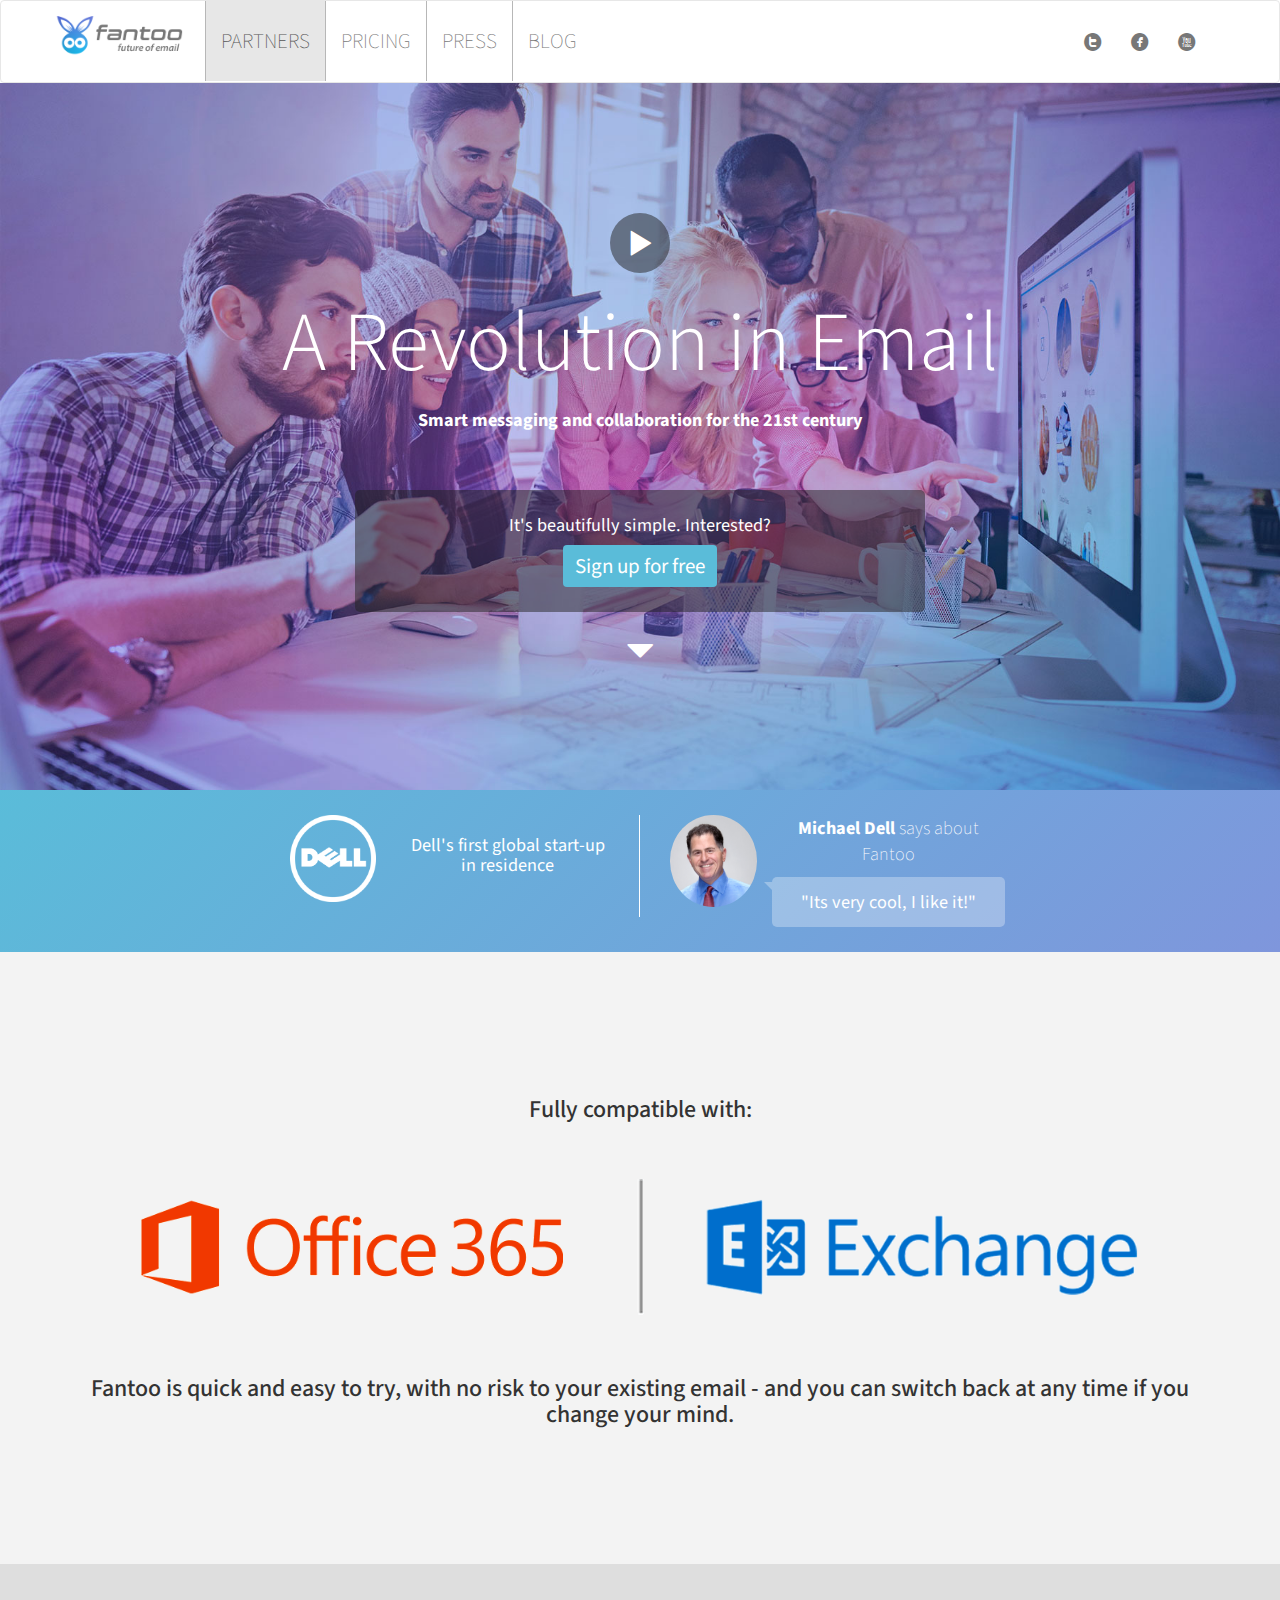
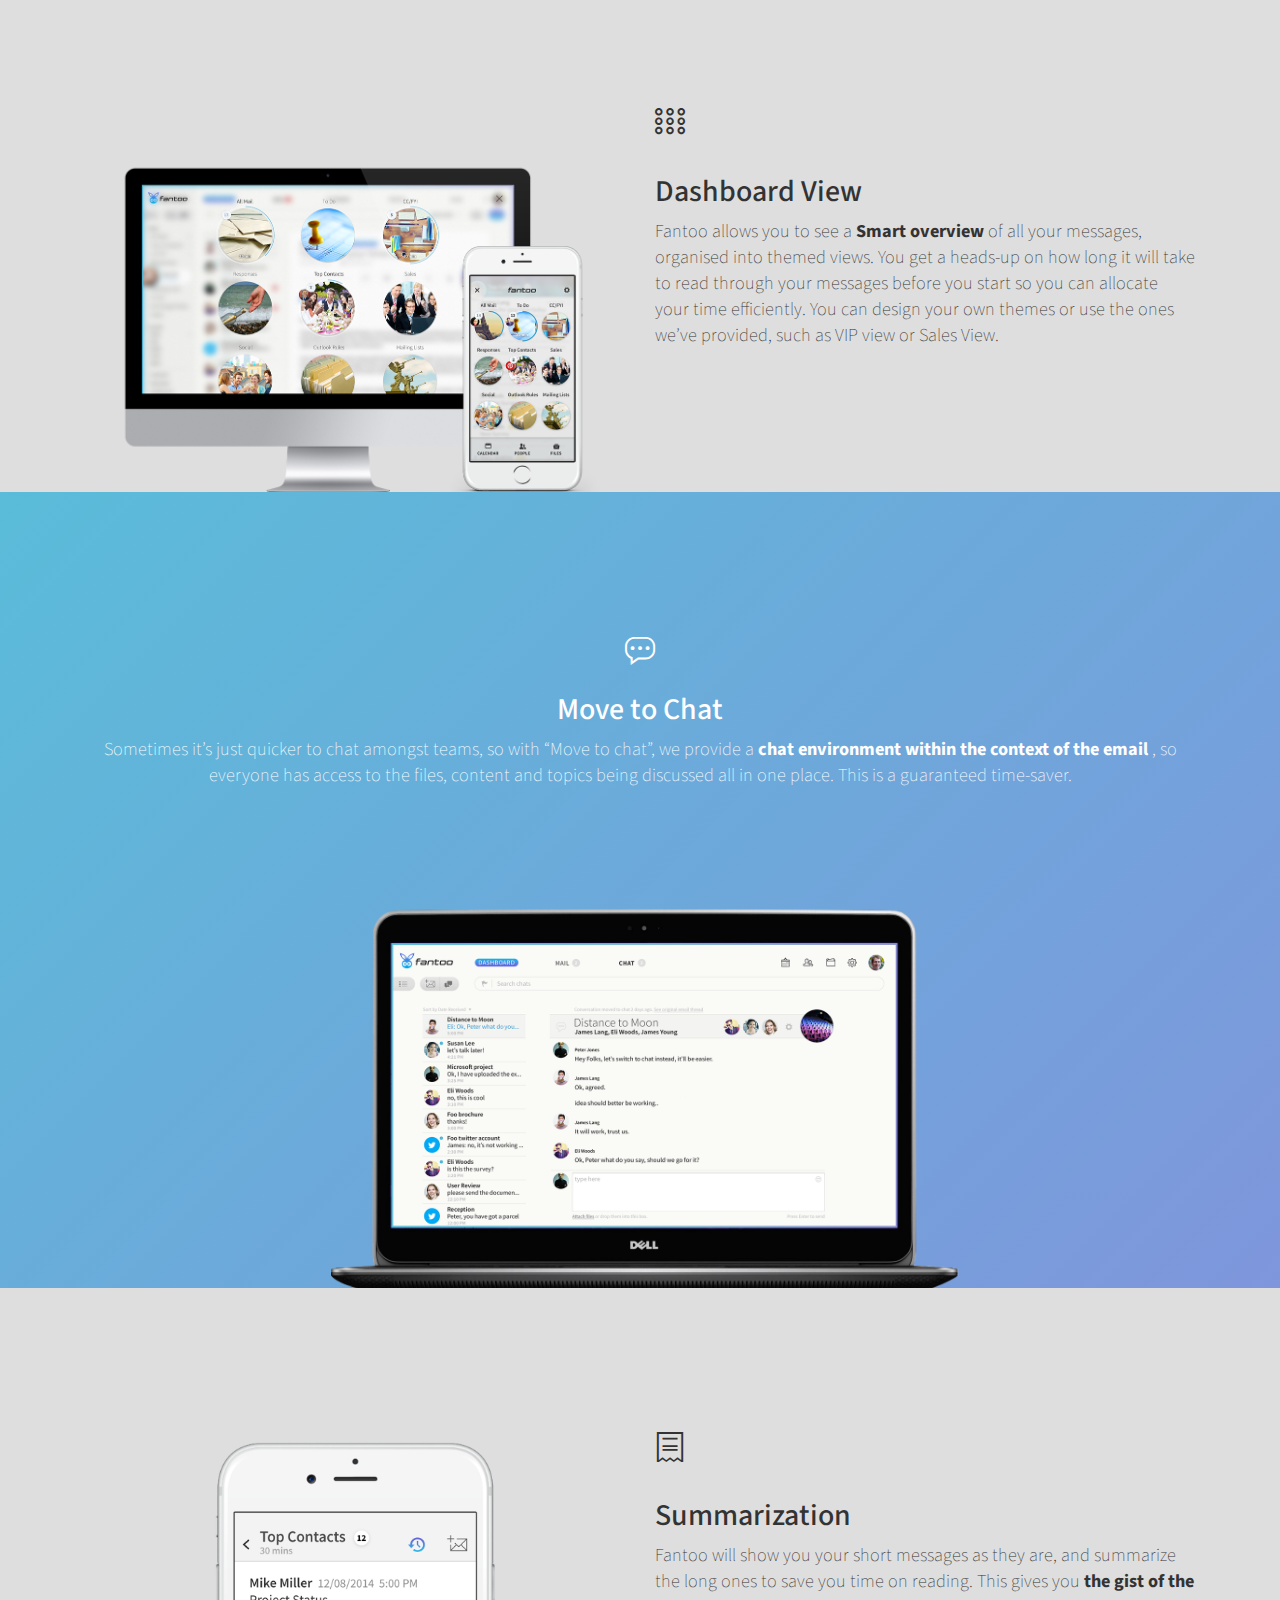
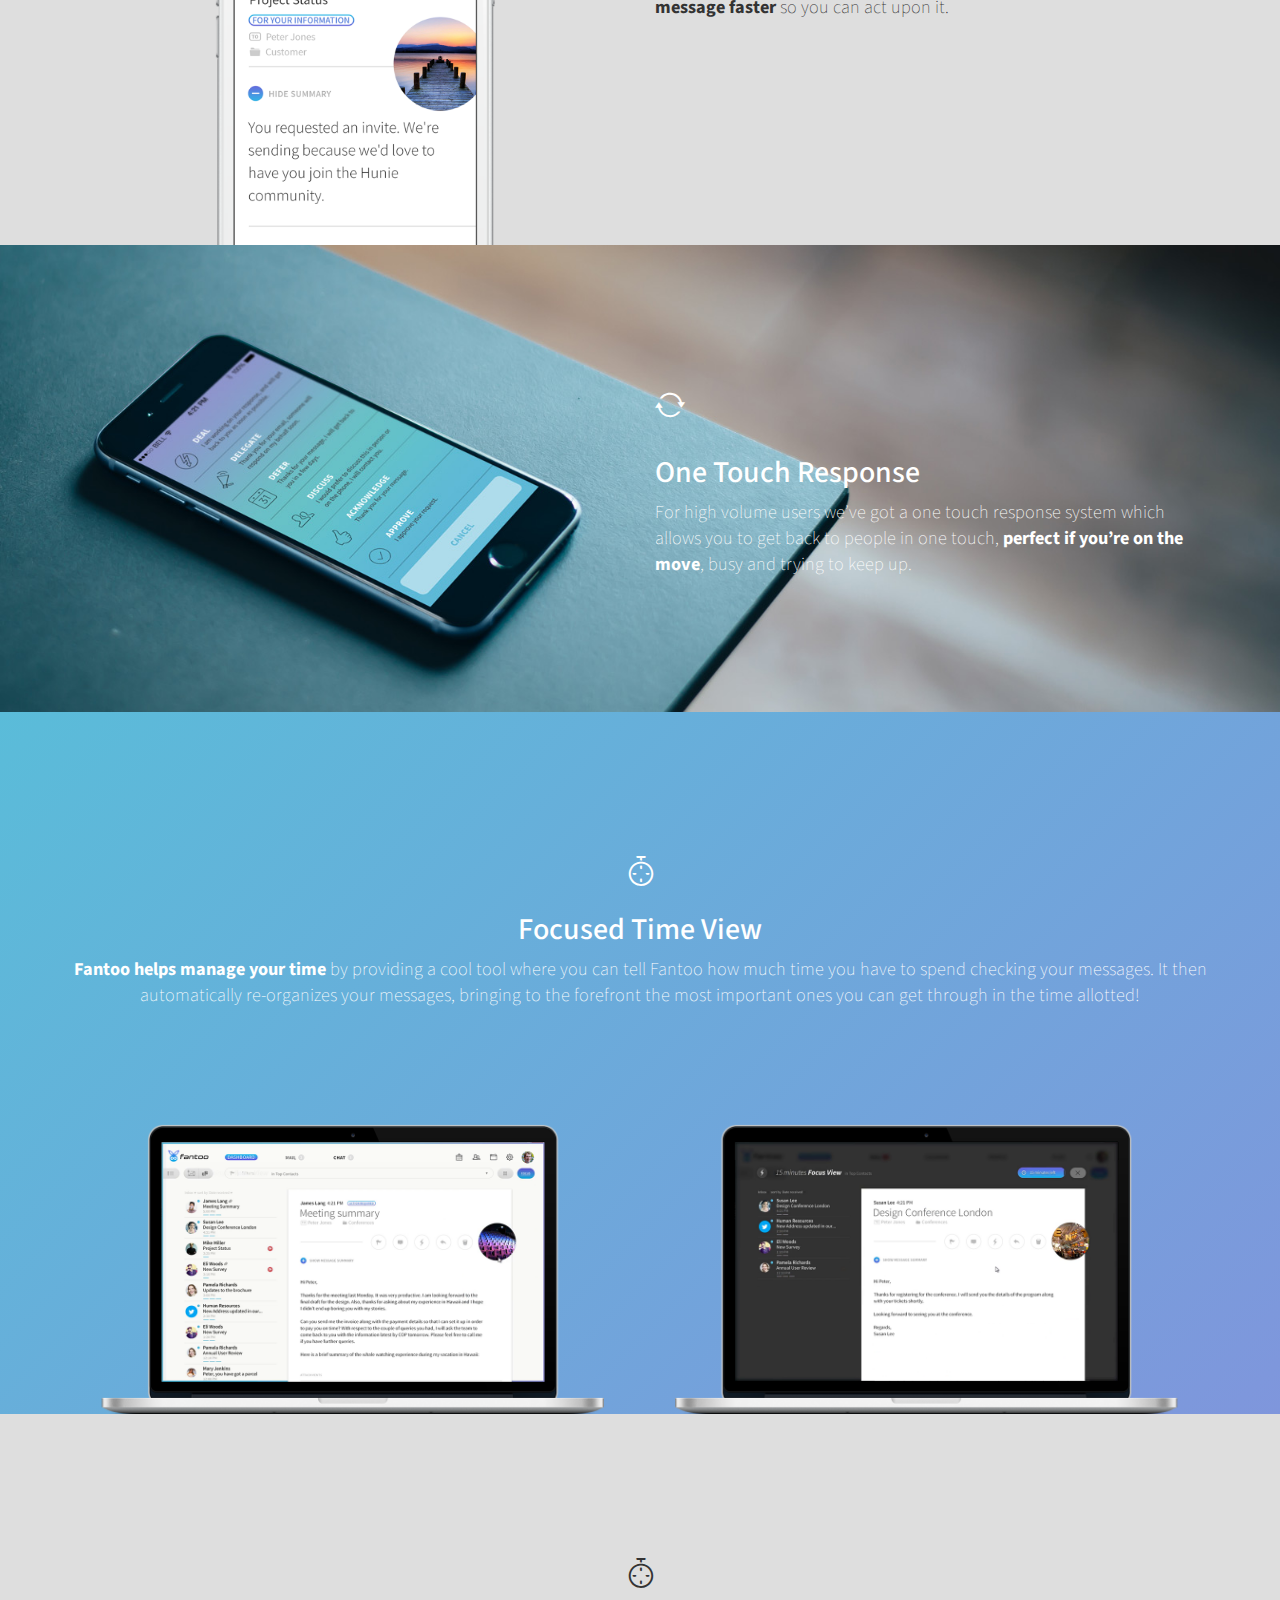
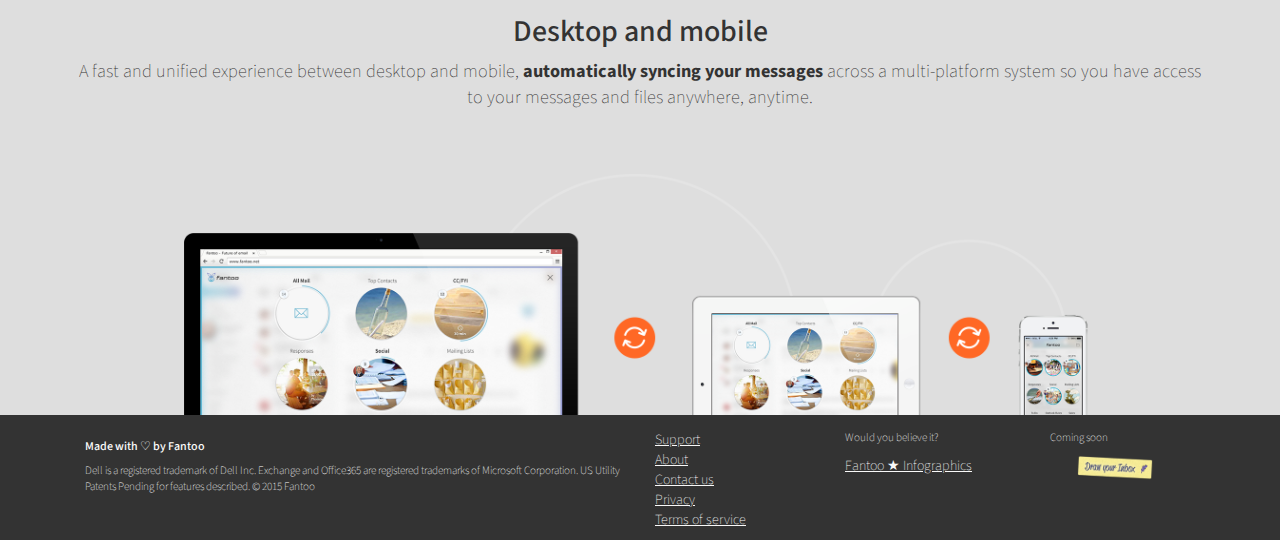
==== commit 32599739: "Added CSS styling for tablets and desktops to index.html" ====
--- a/index.html
+++ b/index.html
@@ -11,6 +11,7 @@
     <link href="css/bootstrap.min.css" rel="stylesheet">
     <!-- Custome -->
     <link rel="stylesheet" type="text/css" href="fonts/budicon/css/budicon.css">
+    <link rel="stylesheet" type="text/css" href="fonts/monosocialiconsfont/css/monosocialiconsfont.css">
     <link href="css/style.css" rel="stylesheet">
     <!-- Google Fonts -->
     <link href='https://fonts.googleapis.com/css?family=Source+Sans+Pro:400,400italic,700,300' rel='stylesheet' type='text/css'>
@@ -27,7 +28,7 @@
         <div class="navbar-header">
           <button type="button" class="navbar-toggle collapsed" data-toggle="collapse" data-target="#navbar" aria-expanded="false" aria-controls="navbar">
             <span class="sr-only">Toggle navigation</span>
-            <p>MENU</p>
+            <h5>MENU</h5>
           </button>
           <a class="navbar-brand logo" href="#"></a>
         </div>
@@ -38,10 +39,10 @@
             <li><a href="#contact">PRESS</a></li>
             <li><a href="#contact">BLOG</a></li>
           </ul>
-          <ul class="nav navbar-nav navbar-right hidden-sm hidden-xs">
-            <li><a href="#">Facebook</a></li>
-            <li><a href="#">Twitter</a></li>
-            <li><a href="#">Youtube</a></li>
+          <ul class="nav navbar-nav navbar-right hidden-sm hidden-xs social_buttons">
+            <li><a href="#"><i class="monosocial-circletwitter" ></i></a></li>
+            <li><a href="#"><i class="monosocial-circlefacebook"></i></a></li>
+            <li><a href="#"><i class="monosocial-circleyoutube"></i></a></li>
           </ul>
         </div>
       </div>
@@ -52,24 +53,25 @@
           <span class="glyphicon glyphicon-play col-xs-12 text-center " aria-hidden="true"></span>
         </div>
         <h1 class="col-xs-12 text-center">A Revolution in Email</h1>
-        <h4 class="col-xs-12 text-center">Smart messaging and collaboration for the 21st century</h4>
+        <h4 class="col-xs-12 text-center"><strong>Smart messaging and collaboration for the 21st century</strong></h4>
         <div class="col-xs-8 col-xs-offset-2 col-sm-6 col-sm-offset-3 dark_background">
           <h4>It's beautifully simple. Interested?</h4>
            <a class="btn btn-default" href="#">Sign up for free</a>
         </div>
+        <div class="glyphicon glyphicon-triangle-bottom col-xs-12 text-center down_arrow" aria-hidden="true"></div>
       </div>
     </div>
     <div class="container-fluid gradient_background">
-      <div class="container padding">
-       <div class="col-xs-12">
-          <img class="col-xs-4 dell_images" src="images/Dell_Logo-wt.png">
-          <h4 class="col-xs-8"> Dell's first global start-up in residence</h4>
+      <div class="container dell_body_padding">
+       <div class="col-xs-8 col-xs-offset-2 col-sm-offset-0 col-sm-6 col-md-5 col-md-offset-1 col-lg-4 col-lg-offset-2 dell_border">
+          <img class="col-xs-6 col-xs-offset-3 col-sm-offset-0 col-sm-4 dell_images" src="images/Dell_Logo-wt.png">
+          <h4 class="col-xs-12 col-sm-8 dell_text_padding"> Dell's first global start-up in residence</h4>
        </div>
-       <hr class="col-xs-8 col-xs-offset-2">
-       <div class="col-xs-12 ">
-          <img class="col-xs-4 round_portrait dell_images" src="images/Michael_Dell_2010.jpg">
-          <p class="col-xs-8"> <strong>Michael Dell</strong> says about Fantoo</p>
-          <div class="col-xs-8 speech_bubble ">
+       <hr class="dividing_line col-xs-8 col-xs-offset-2 visible-xs">
+       <div class="col-xs-8 col-xs-offset-2 col-sm-offset-0 col-sm-6 col-md-5 col-lg-4 ">
+          <img class="col-xs-6 col-xs-offset-3 col-sm-4 col-sm-offset-0 round_portrait dell_images" src="images/Michael_Dell_2010.jpg">
+          <p class="col-xs-12 col-sm-8"> <strong>Michael Dell</strong> says about Fantoo</p>
+          <div class="speech_bubble col-xs-10 col-xs-offset-1 col-sm-8 col-sm-offset-0">
             <div class="speech_bubble_arrow_left"></div>
             <h4>"Its very cool, I like it!"</h4>
           </div>
@@ -83,42 +85,44 @@
         <h3 class="col-xs-12">Fantoo is quick and easy to try, with no risk to your existing email - and you can switch back at any time if you change your mind.</h3>
       </div>
     </div>
-    <div class="container-fluid dark_grey">
-      <div class="container padding_top">     
-        <h2 class="budicon budicon-budicon-378"></h2>
-        <h2>Dashboard View</h2>
-        <p>Fantoo allows you to see a <strong>Smart overview</strong> of all your messages, organised into themed views. You get a heads-up on how long it will take to read through your messages before you start so you can allocate your time efficiently. You can design your own themes or use the ones we’ve provided, such as VIP view or Sales View.</p>
-        <img src="images/dashboard3.png">
+    <div id="dashboard_view" class="container-fluid dark_grey">
+      <div class="container padding_top left_align_md">  
+        <img class="col-sm-6 hidden-xs hidden-sm " src="images/dashboard3.png">   
+        <h2 class="budicon budicon-budicon-378 col-xs-12 col-md-6"></h2>
+        <h2 class="col-xs-12 col-md-6">Dashboard View</h2>
+        <p class="col-xs-12 col-md-6">Fantoo allows you to see a <strong>Smart overview</strong> of all your messages, organised into themed views. You get a heads-up on how long it will take to read through your messages before you start so you can allocate your time efficiently. You can design your own themes or use the ones we’ve provided, such as VIP view or Sales View.</p>
+        <img class="col-xs-12 visible-xs visible-sm" src="images/dashboard3.png">
       </div>
     </div>
     <div class="container-fluid gradient_background">
       <div class="container padding_top">
         <h2 class="budicon budicon-budicon-784"></h2>
         <h2>Move to Chat</h2>
-        <p>Sometimes it’s just quicker to chat amongst teams, so with “Move to chat”, we provide a <strong>chat environment within the context of the email </strong>, so everyone has access to the files, content and topics being discussed all in one place. This is a guaranteed time-saver.</p>
-        <img src="images/movetochat3.png">
+        <p class="text_padding" >Sometimes it’s just quicker to chat amongst teams, so with “Move to chat”, we provide a <strong>chat environment within the context of the email </strong>, so everyone has access to the files, content and topics being discussed all in one place. This is a guaranteed time-saver.</p>
+        <img class="col-xs-12 col-md-8 col-md-offset-2" src="images/movetochat3.png">
       </div>
     </div>
     <div class="container-fluid dark_grey">
-      <div class="container padding_top">
-        <h2 class="budicon budicon-budicon-72"></h2>
-        <h2>Summarization</h2>
-        <p>Fantoo will show you your short messages as they are, and summarize the long ones to save you time on reading. This gives you <strong>the gist of the message faster</strong> so you can act upon it.</p>
-        <img class="col-xs-8 col-xs-offset-2" src="images/summary4.png">
+      <div class="container padding_top left_align_md">
+        <img class="col-sm-4 col-sm-offset-1 hidden-xs hidden-sm" src="images/summary4.png">   
+        <h2 class="budicon budicon-budicon-72 col-xs-12 col-md-6 col-md-offset-1"></h2>
+        <h2 class="col-xs-12 col-md-6 col-md-offset-1">Summarization</h2>
+        <p class="col-xs-12 col-md-6 col-md-offset-1">Fantoo will show you your short messages as they are, and summarize the long ones to save you time on reading. This gives you <strong>the gist of the message faster</strong> so you can act upon it.</p>
+        <img class="col-xs-8 col-xs-offset-2 col-sm-6 col-sm-offset-3 visible-xs visible-sm" src="images/summary4.png">
       </div>
     </div>
     <div class="container-fluid one_touch">
-      <div class="container padding">
-        <h2 class="budicon budicon-budicon-170"></h2>
-        <h2>One Touch Response</h2>
-        <p>For high volume users we’ve got a one touch response system which allows you to get back to people in one touch, <strong>perfect if you’re on the move</strong>, busy and trying to keep up.</p>
+      <div class="container padding left_align_md">
+        <h2 class="budicon budicon-budicon-170 col-md-6 col-md-offset-6"></h2>
+        <h2 class="col-md-6 col-md-offset-6">One Touch Response</h2>
+        <p class="col-md-6 col-md-offset-6">For high volume users we’ve got a one touch response system which allows you to get back to people in one touch, <strong>perfect if you’re on the move</strong>, busy and trying to keep up.</p>
       </div>
     </div>
     <div class="container-fluid gradient_background">
       <div class="container padding_top">
         <h2 class="budicon budicon-budicon-615"></h2>
         <h2>Focused Time View</h2>
-        <p><strong>Fantoo helps manage your time</strong> by providing a cool tool where you can tell Fantoo how much time you have to spend checking your messages. It then automatically re-organizes your messages, bringing to the forefront the most important ones you can get through in the time allotted!</p>
+        <p class="text_padding" ><strong>Fantoo helps manage your time</strong> by providing a cool tool where you can tell Fantoo how much time you have to spend checking your messages. It then automatically re-organizes your messages, bringing to the forefront the most important ones you can get through in the time allotted!</p>
         <img src="images/focus2.png">
       </div>
     </div>
@@ -126,28 +130,30 @@
       <div class="container padding_top">
         <h2 class="budicon budicon-budicon-615"></h2>
         <h2>Desktop and mobile</h2>
-        <p>A fast and unified experience between desktop and mobile,<strong> automatically syncing your messages</strong> across a multi-platform system so you have access to your messages and files anywhere, anytime.</p>
+        <p class="text_padding" >A fast and unified experience between desktop and mobile,<strong> automatically syncing your messages</strong> across a multi-platform system so you have access to your messages and files anywhere, anytime.</p>
         <img src="images/responsive91.png">
       </div>
     </div>
     <footer class="container_fluid">
       <div class="container">
-        <h6>Made with &#9825; by Fantoo</h6>
-        <p>Dell is a registered trademark of Dell Inc. Exchange and Office365 are registered trademarks of Microsoft Corporation. US Utility Patents Pending for features described.
-        &#169; 2015 Fantoo</p>
-        <ul class="col-xs-6">
+        <div class="col-xs-12 col-md-6 left_align_md">
+          <h6>Made with &#9825; by Fantoo</h6>
+          <p >Dell is a registered trademark of Dell Inc. Exchange and Office365 are registered trademarks of Microsoft Corporation. US Utility Patents Pending for features described.
+          &#169; 2015 Fantoo</p>
+        </div>
+        <ul class="col-xs-6 col-md-2 left_align_md">
           <li><a href="#">Support</a></li>
           <li><a href="#">About</a></li>
           <li><a href="#">Contact us</a></li>
           <li><a href="#">Privacy</a></li>
           <li><a href="#">Terms of service</a></li>
         </ul>
-        <div class="col-xs-6">
-          <h6>Would you believe it?</h6>
+        <div class="col-xs-6 col-md-2 left_align_md">
+          <p>Would you believe it?</p>
           <a href="#">Fantoo ★ Infographics</a>
         </div>
-        <div class="col-xs-6 coming_soon">
-          <h6 class="col-xs-12 ">Coming soon</h6>
+        <div class="col-xs-6 col-md-2 coming_soon left_align_md">
+          <p class="col-xs-12 ">Coming soon</p>
           <img class="col-xs-8 col-xs-offset-2" src="images/drawyourinbox.png">
         </div>
       </div>
--- a/fonts/monosocialiconsfont/css/monosocialiconsfont.css
+++ b/fonts/monosocialiconsfont/css/monosocialiconsfont.css
@@ -0,0 +1,429 @@
+@font-face {
+  font-family: 'Mono Social Icons Font';
+  src: url('../font/MonoSocialIconsFont-1.10.eot');
+  src: url('../font/MonoSocialIconsFont-1.10.eot#iefix') format('embedded-opentype'),
+       url('../font/MonoSocialIconsFont-1.10.woff') format('woff'),
+       url('../font/MonoSocialIconsFont-1.10.ttf') format('truetype'),
+       url('../font/MonoSocialIconsFont-1.10.svg#MonoSocialIconsFont') format('svg');
+  font-weight: normal;
+  font-style: normal;
+}
+ 
+ [class^="monosocial-"]:before, [class*=" monosocial-"]:before {
+  font-family: 'Mono Social Icons Font';
+  font-style: normal;
+  font-weight: normal;
+  speak: none;
+  display: inline-block;
+  text-decoration: inherit;
+  width: 100%;
+  text-align: center;
+  font-variant: normal;
+  text-transform: none;
+  line-height: 100%;
+}
+
+
+.monosocial-facebook:before { content: '\e8cb'; }
+.monosocial-circlefacebook:before { content: '\e833'; } 
+.monosocial-roundedfacebook:before { content: '\e813'; }
+
+.monosocial-twitterbird:before { content: '\e87e'; }
+.monosocial-circletwitterbird:before { content: '\e913'; }
+.monosocial-roundedtwitterbird:before { content: '\e912'; }
+
+.monosocial-twitter:before { content: '\e8ce'; }
+.monosocial-circletwitter:before { content: '\e846'; }
+.monosocial-roundedtwitter:before { content: '\e82c'; }
+
+.monosocial-pinterest:before { content: '\e8bb'; }
+.monosocial-circlepinterest:before { content: '\e80d'; }
+.monosocial-roundedpinterest:before { content: '\e80b'; }
+
+.monosocial-linkedin:before { content: '\e8c1'; }
+.monosocial-circlelinkedin:before { content: '\e83d'; }
+.monosocial-roundedlinkedin:before { content: '\e81f'; }
+
+.monosocial-stackoverflow:before { content: '\e853'; }
+.monosocial-circlestackoverflow:before { content: '\e908'; }
+.monosocial-roundedstackoverflow:before { content: '\e906'; }
+
+.monosocial-aol:before { content: '\e904'; }
+.monosocial-circleaol:before { content: '\e8bc'; }
+.monosocial-roundedaol:before { content: '\e896'; }
+
+.monosocial-fivehundredpx:before { content: '\e85a'; }
+.monosocial-circlefivehundredpx:before { content: '\e909'; }
+.monosocial-roundedfivehundredpx:before { content: '\e907'; }
+
+.monosocial-foodspotting:before { content: '\e869'; }
+.monosocial-roundedfoodspotting:before { content: '\e90a'; }
+.monosocial-circlefoodspotting:before { content: '\e90d'; }
+
+.monosocial-appstorealt:before { content: '\e886'; }
+.monosocial-circleappstorealt:before { content: '\e91e'; }
+.monosocial-roundedappstorealt:before { content: '\e90b'; }
+
+.monosocial-friendsfeed:before { content: '\e88c'; }
+.monosocial-circlefriendsfeed:before { content: '\e917'; }
+.monosocial-roundedfriendsfeed:before { content: '\e90c'; }
+
+.monosocial-grooveshark:before { content: '\e885'; }
+.monosocial-circlegrooveshark:before { content: '\e924'; }
+.monosocial-roundedgrooveshark:before { content: '\e90e'; }
+
+.monosocial-photobucket:before { content: '\e87a'; }
+.monosocial-circlephotobucket:before { content: '\e916'; }
+.monosocial-roundedphotobucket:before { content: '\e90f'; }
+
+.monosocial-designfloat:before { content: '\e88d'; }
+.monosocial-circledesignfloat:before { content: '\e919'; }
+.monosocial-roundeddesignfloat:before { content: '\e910'; }
+
+.monosocial-stumbleupon:before { content: '\e882'; }
+.monosocial-circlestumbleupon { content: '\e914'; }
+.monosocial-roundedstumbleupon:before { content: '\e911'; }
+
+.monosocial-friendstar:before { content: '\e897'; }
+.monosocial-circlefriendstar:before { content: '\e805'; }
+.monosocial-roundedfriendstar:before { content: '\e915'; }
+
+.monosocial-feedburner:before { content: '\e8ae'; }
+.monosocial-circlefeedburner:before { content: '\e808'; }
+.monosocial-roundedfeedburner:before { content: '\e918'; }
+
+.monosocial-googletalk:before { content: '\e8a4'; }
+.monosocial-circlegoogletalk:before { content: '\e803'; }
+.monosocial-roundedgoogletalk:before { content: '\e91a'; }
+
+.monosocial-slideshare:before { content: '\e8af'; }
+.monosocial-circleslideshare:before { content: '\e801'; }
+.monosocial-roundedslideshare:before { content: '\e91b'; }
+
+.monosocial-gowallapin:before { content: '\e8a9'; }
+.monosocial-circlegowallapin:before { content: '\e927'; }
+.monosocial-roundedgowallapin:before { content: '\e91c'; }
+
+.monosocial-deviantart:before { content: '\e89e'; }
+.monosocial-circledeviantart:before { content: '\e809'; }
+.monosocial-roundeddeviantart:before { content: '\e91d'; }
+
+.monosocial-soundcloud:before { content: '\e8ab'; }
+.monosocial-circlesoundcloud:before { content: '\e800'; }
+.monosocial-roundedsoundcloud:before { content: '\e91f'; }
+
+.monosocial-designbump:before { content: '\e8a5'; }
+.monosocial-circledesignbump:before { content: '\e80a'; }
+.monosocial-roundeddesignbump:before { content: '\e920'; }
+
+.monosocial-googlebuzz:before { content: '\e89c'; }
+.monosocial-circlegooglebuzz:before { content: '\e804'; }
+.monosocial-roundedgooglebuzz:before { content: '\e921'; }
+
+.monosocial-technorati:before { content: '\e8a2'; }
+.monosocial-circletechnorati:before { content: '\e92c'; }
+.monosocial-roundedtechnorati:before { content: '\e922'; }
+
+.monosocial-foursquare:before { content: '\e8a0'; }
+.monosocial-circlefoursquare:before { content: '\e806'; }
+.monosocial-roundedfoursquare:before { content: '\e923'; }
+
+.monosocial-googleplus:before { content: '\e8a8'; }
+.monosocial-circlegoogleplus:before { content: '\e926'; }
+.monosocial-roundedgoogleplus:before { content: '\e925'; }
+
+.monosocial-instagram:before { content: '\e8b9'; }
+.monosocial-circleinstagram:before { content: '\e80e'; }
+.monosocial-roundedinstagram:before { content: '\e928'; }
+
+.monosocial-yahoobuzz:before { content: '\e8b3'; }
+.monosocial-circleyahoobuzz:before { content: '\e810'; }
+.monosocial-roundedyahoobuzz:before { content: '\e929'; }
+
+.monosocial-delicious:before { content: '\e8b6'; }
+.monosocial-circledelicious:before { content: '\e817'; }
+.monosocial-roundeddelicious:before { content: '\e92a'; }
+
+.monosocial-wordpress:before { content: '\e8b2'; }
+.monosocial-circlewordpress:before { content: '\e811'; }
+.monosocial-roundedwordpress:before { content: '\e92b'; }
+
+.monosocial-wikipedia:before { content: '\e8c0'; }
+.monosocial-circlewikipedia:before { content: '\e812'; }
+.monosocial-roundedwikipedia:before { content: '\e92d'; }
+ 
+.monosocial-githubalt:before { content: '\e8b5'; }
+.monosocial-circlegithubalt:before { content: '\e80f'; }
+.monosocial-roundedgithubalt:before { content: '\e802'; }
+
+.monosocial-posterous:before { content: '\e8bd'; }
+.monosocial-circleposterous:before { content: '\e81a'; }
+.monosocial-roundedposterous:before { content: '\e807'; }
+
+.monosocial-sharethis:before { content: '\e8b7'; }
+.monosocial-circlesharethis:before { content: '\e818'; }
+.monosocial-roundedsharethis:before { content: '\e80c'; }
+
+.monosocial-emberapp:before { content: '\e8c2'; }
+.monosocial-circleemberapp:before { content: '\e831'; }
+.monosocial-roundedemberapp:before { content: '\e814'; }
+
+.monosocial-coroflot:before { content: '\e8cc'; }
+.monosocial-circlecoroflot:before { content: '\e82d'; }
+.monosocial-roundedcoroflot:before { content: '\e815'; }
+
+.monosocial-appstore:before { content: '\e8ca'; }
+.monosocial-circleappstore:before { content: '\e830'; }
+.monosocial-roundedappstore:before { content: '\e816'; }
+
+.monosocial-slashdot:before { content: '\e8c3'; }
+.monosocial-circleslashdot:before { content: '\e835'; }
+.monosocial-roundedslashdot:before { content: '\e819'; }
+
+.monosocial-icondock:before { content: '\e8c4'; }
+.monosocial-circleicondock:before { content: '\e838'; }
+.monosocial-roundedicondock:before { content: '\e81b'; }
+
+.monosocial-identica:before { content: '\e8c5'; }
+.monosocial-circleidentica:before { content: '\e839'; }
+.monosocial-roundedidentica:before { content: '\e81c'; }
+
+.monosocial-newsvine:before { content: '\e8c8'; }
+.monosocial-circlenewsvine:before { content: '\e837'; }
+.monosocial-roundednewsvine:before { content: '\e81d'; }
+
+.monosocial-imessage:before { content: '\e8c6'; }
+.monosocial-circleimessage:before { content: '\e83a'; }
+.monosocial-roundedimessage:before { content: '\e81e'; }
+
+.monosocial-metacafe:before { content: '\e8c9'; }
+.monosocial-circlemetacafe:before { content: '\e83c'; }
+.monosocial-roundedmetacafe:before { content: '\e820'; }
+
+.monosocial-mobileme:before { content: '\e8c7'; }
+.monosocial-circlemobileme:before { content: '\e83b'; }
+.monosocial-roundedmobileme:before { content: '\e821'; }
+
+.monosocial-aboutme:before { content: '\e8d3'; }
+.monosocial-circleaboutme:before { content: '\e858'; }
+.monosocial-roundedaboutme:before { content: '\e822'; }
+
+.monosocial-smugmug:before { content: '\e8d2'; }
+.monosocial-circlesmugmug:before { content: '\e84e'; }
+.monosocial-roundedsmugmug:before { content: '\e823'; }
+
+.monosocial-myspace:before { content: '\e8d6'; }
+.monosocial-circlemyspace:before { content: '\e857'; }
+.monosocial-roundedmyspace:before { content: '\e824'; }
+
+.monosocial-youtube:before { content: '\e8db'; }
+.monosocial-circleyoutube:before { content: '\e842'; }
+.monosocial-roundedyoutube:before { content: '\e825'; }
+
+.monosocial-dribble:before { content: '\e8d8'; }
+.monosocial-circledribble:before { content: '\e843'; }
+.monosocial-roundeddribble:before { content: '\e826'; }
+
+.monosocial-diggalt:before { content: '\e8cf'; }
+.monosocial-circlediggalt:before { content: '\e841'; }
+.monosocial-roundeddiggalt:before { content: '\e827'; }
+
+.monosocial-blogger:before { content: '\e8cd'; }
+.monosocial-circleblogger:before { content: '\e85b'; }
+.monosocial-roundedblogger:before { content: '\e828'; }
+
+.monosocial-gowalla:before { content: '\e8dc'; }
+.monosocial-circlegowalla:before { content: '\e856'; }
+.monosocial-roundedgowalla:before { content: '\e829'; }
+
+.monosocial-viddler:before { content: '\e8d4'; }
+.monosocial-circleviddler:before { content: '\e845'; }
+.monosocial-roundedviddler:before { content: '\e82a'; }
+ 
+.monosocial-behance:before { content: '\e8d9'; }
+.monosocial-circlebehance:before { content: '\e854'; }
+.monosocial-roundedbehance:before { content: '\e82b'; }
+ 
+.monosocial-retweet:before { content: '\e8d5'; }
+.monosocial-circleretweet:before { content: '\e851'; }
+.monosocial-roundedretweet:before { content: '\e82e'; }
+
+.monosocial-podcast:before { content: '\e8da'; }
+.monosocial-circlepodcast:before { content: '\e852'; }
+.monosocial-roundedpodcast:before { content: '\e82f'; }
+
+.monosocial-windows:before { content: '\e8d7'; }
+.monosocial-circlewindows:before { content: '\e844'; }
+.monosocial-roundedwindows:before { content: '\e832'; }
+
+.monosocial-squidoo:before { content: '\e8d0'; }
+.monosocial-circlesquidoo:before { content: '\e84c'; }
+.monosocial-roundedsquidoo:before { content: '\e834'; }
+
+.monosocial-spotify:before { content: '\e8d1'; }
+.monosocial-circlespotify:before { content: '\e84d'; }
+.monosocial-roundedspotify:before { content: '\e836'; }
+
+.monosocial-amazon:before { content: '\e8e7'; }
+.monosocial-circleamazon:before { content: '\e865'; }
+.monosocial-roundedamazon:before { content: '\e83e'; }
+
+.monosocial-meetup:before { content: '\e8e0'; }
+.monosocial-circlemeetup:before { content: '\e860'; }
+.monosocial-roundedmeetup:before { content: '\e83f'; }
+
+.monosocial-tumblr:before { content: '\e8de'; }
+.monosocial-circletumblr:before { content: '\e86e'; }
+.monosocial-roundedtumblr:before { content: '\e840'; }
+
+.monosocial-github:before { content: '\e8eb'; }
+.monosocial-circlegithub:before { content: '\e866'; }
+.monosocial-roundedgithub:before { content: '\e847'; }
+
+.monosocial-reddit:before { content: '\e8e8'; }
+.monosocial-circlereddit:before { content: '\e867'; }
+.monosocial-roundedreddit:before { content: '\e855'; }
+
+.monosocial-daytum:before { content: '\e8e5'; }
+.monosocial-circledaytum:before { content: '\e876'; }
+.monosocial-roundeddaytum:before { content: '\e848'; }
+
+.monosocial-lastfm:before { content: '\e8e2'; }
+.monosocial-circlelastfm:before { content: '\e872'; }
+.monosocial-roundedlastfm:before { content: '\e849'; }
+
+.monosocial-scribd:before { content: '\e8e9'; }
+.monosocial-circlescribd:before { content: '\e868'; }
+.monosocial-roundedscribd:before { content: '\e84a'; }
+
+.monosocial-itunes:before { content: '\e8e3'; }
+.monosocial-circleitunes:before { content: '\e86b'; }
+.monosocial-roundeditunes:before { content: '\e84b'; }
+
+.monosocial-picasa:before { content: '\e8dd'; }
+.monosocial-circlepicasa:before { content: '\e864'; }
+.monosocial-roundedpicasa:before { content: '\e84f'; }
+
+.monosocial-forrst:before { content: '\e8df'; }
+.monosocial-circleforrst:before { content: '\e86a'; }
+.monosocial-roundedforrst:before { content: '\e850'; }
+
+.monosocial-paypal:before { content: '\e8e1'; }
+.monosocial-circlepaypal:before { content: '\e863'; }
+.monosocial-roundedpaypal:before { content: '\e859'; }
+
+.monosocial-flickr:before { content: '\e8e4'; }
+.monosocial-circleflickr:before { content: '\e86d'; }
+.monosocial-roundedflickr:before { content: '\e85c'; }
+
+.monosocial-mrwong:before { content: '\e8ea'; }
+.monosocial-circlemrwong:before { content: '\e861'; }
+.monosocial-roundedmrwong:before { content: '\e85d'; }
+
+.monosocial-drupal:before { content: '\e8e6'; }
+.monosocial-circledrupal:before { content: '\e870'; }
+.monosocial-roundeddrupal:before { content: '\e85e'; }
+
+.monosocial-email:before { content: '\e8ec'; }
+.monosocial-circleemail:before { content: '\e87f'; }
+.monosocial-roundedemail:before { content: '\e85f'; }
+
+.monosocial-quora:before { content: '\e8f3'; }
+.monosocial-circlequora:before { content: '\e87b'; }
+.monosocial-roundedquora:before { content: '\e862'; }
+
+.monosocial-hyves:before { content: '\e8f4'; }
+.monosocial-circlehyves:before { content: '\e88e'; }
+.monosocial-roundedhyves:before { content: '\e86c'; }
+
+.monosocial-heart:before { content: '\e8f2'; }
+.monosocial-roundedheart:before { content: '\e893'; }
+.monosocial-roundedheart:before { content: '\e871'; }
+
+.monosocial-skype:before { content: '\e8f1'; }
+.monosocial-circleskype:before { content: '\e888'; }
+.monosocial-roundedskype:before { content: '\e873'; }
+
+.monosocial-vimeo:before { content: '\e8f0'; }
+.monosocial-circlevimeo:before { content: '\e881'; }
+.monosocial-roundedvimeo:before { content: '\e874'; }
+
+.monosocial-addme:before { content: '\e8ee'; }
+.monosocial-circleaddme:before { content: '\e880'; }
+.monosocial-roundedaddme:before { content: '\e875'; }
+
+.monosocial-apple:before { content: '\e8ed'; }
+.monosocial-circleapple:before { content: '\e88b'; }
+.monosocial-roundedapple:before { content: '\e877'; }
+
+.monosocial-yahoo:before { content: '\e8ef'; }
+.monosocial-circleyahoo:before { content: '\e878'; }
+.monosocial-roundedyahoo:before { content: '\e86f'; }
+
+.monosocial-ebay:before { content: '\e8f9'; }
+.monosocial-circleebay:before { content: '\e8b1'; }
+.monosocial-roundedebay:before { content: '\e879'; }
+
+.monosocial-digg:before { content: '\e8f8'; }
+.monosocial-circledigg:before { content: '\e898'; }
+.monosocial-roundeddigg:before { content: '\e87c'; }
+
+.monosocial-mixx:before { content: '\e8fa'; }
+.monosocial-circlemixx:before { content: '\e8b0'; }
+.monosocial-roundedmixx:before { content: '\e87d'; }
+
+.monosocial-star:before { content: '\e8fc'; }
+.monosocial-circlestar:before { content: '\e8a1'; }
+.monosocial-roundedstar:before { content: '\e883'; }
+
+.monosocial-gdgt:before { content: '\e8fb'; }
+.monosocial-circlegdgt:before { content: '\e8a7'; }
+.monosocial-roundedgdgt:before { content: '\e884'; }
+
+.monosocial-etsy:before { content: '\e8ff'; }
+.monosocial-circleetsy:before { content: '\e89f'; }
+.monosocial-roundedetsy:before { content: '\e887'; }
+
+.monosocial-xing:before { content: '\e900'; }
+.monosocial-circlexing:before { content: '\e89b'; }
+.monosocial-roundedxing:before { content: '\e889'; }
+
+.monosocial-virb:before { content: '\e8f6'; }
+.monosocial-circlevirb:before { content: '\e89d'; }
+.monosocial-roundedvirb:before { content: '\e88a'; }
+
+.monosocial-rss:before { content: '\e901'; }
+.monosocial-circlerss:before { content: '\e8b8'; }
+.monosocial-roundedrss:before { content: '\e89a'; }
+ 
+.monosocial-bing:before { content: '\e8fd'; }
+.monosocial-circlebing:before { content: '\e8a3'; }
+.monosocial-roundedbing:before { content: '\e890'; }
+
+.monosocial-yelp:before { content: '\e8fe'; }
+.monosocial-circleyelp:before { content: '\e899'; }
+.monosocial-roundedyelp:before { content: '\e891'; }
+
+.monosocial-bebo:before { content: '\e8f5'; }
+.monosocial-circlebebo:before { content: '\e8ac'; }
+.monosocial-roundedbebo:before { content: '\e892'; }
+
+.monosocial-www:before { content: '\e903'; }
+.monosocial-circlewww:before { content: '\e8be'; }
+.monosocial-roundedwww:before { content: '\e894'; }
+
+.monosocial-blip:before { content: '\e8f7'; }
+.monosocial-circleblip:before { content: '\e895'; }
+.monosocial-roundedblip:before { content: '\e88f'; }
+
+.monosocial-qik:before { content: '\e92e'; }
+.monosocial-circleqik:before { content: '\e8b4'; }
+.monosocial-roundedqik:before { content: '\e8a6'; }
+
+.monosocial-icq:before { content: '\e902'; }
+.monosocial-circleicq:before { content: '\e8ba'; }
+.monosocial-roundedicq:before { content: '\e8aa'; }
+
+.monosocial-msn:before { content: '\e905'; }
+.monosocial-circlemsn:before { content: '\e8bf'; }
+.monosocial-roundedmsn:before { content: '\e8ad'; }
--- a/css/style.css
+++ b/css/style.css
@@ -71,7 +71,13 @@
 
 /* Medium Devices, Desktops */
 @media only screen and (min-width : 992px) {
-
+	.left_align_md {
+		text-align: left;
+	}
+
+	p {
+		font-size: 1.3em;
+	}
 }
 
 /* Large Devices, Wide Screens */
@@ -95,7 +101,7 @@
 	background-image: url(../images/fantoo-logo.png);
 	background-size: contain;
 	background-repeat: no-repeat;
-	width: 200px;
+	width: 150px;
 	margin-top: 10px;
 	margin-left: 15px;
 }
@@ -113,12 +119,33 @@
 	margin-bottom: 5px;
 }
 
+/* Extra Small Devices, Phones */ 
+@media only screen and (min-width : 480px) {
+
+	.navbar-nav a {
+		margin-top: 0;
+		margin-bottom: 0;
+		border-left: 1px solid #b7b7b7;
+		font-size: 1.5em;
+	}
+
+	.social_buttons a {
+		border: none;
+	}
+
+	.navbar-nav li a{
+		padding-top: 30px;
+		padding-bottom: 30px;
+	}
+}
+
 /** FOOTER
 --------------------------------------------------------------------------------------**/
 
 footer {
 	background-color: #333;
 	color: #fff;
+	padding-top: 15px;
 }
 
 footer ul {
@@ -154,6 +181,20 @@
 	padding-top: 50px;
 }
 
+.text_padding {
+	padding-bottom: 50px;
+}
+
+@media only screen and (min-width : 992px) {
+	.padding_top {
+		padding-top: 125px;
+	}
+	.padding{
+		padding-top: 125px;
+		padding-bottom: 125px;
+	}
+}
+
 /** HERO SECTION
 -----------------**/
 
@@ -162,6 +203,7 @@
 	border-radius: 5px;
 	color: #fff;
 	padding: 15px 30px;
+	margin-top: 50px;
 }
 
 /** index.html hero section **/
@@ -188,6 +230,12 @@
 	color: rgb(51, 51, 51);
 }
 
+.down_arrow {
+	margin-top: 25px;
+	color: #fff;
+	font-size: 2em;
+}
+
 /** GRADIENT SECTION
 -----------------**/
 
@@ -208,7 +256,6 @@
 	border-top: 1px #fff;
 }
 
-
 /** dell gradient section **/
 
 .round_portrait {
@@ -240,6 +287,22 @@
 	margin-bottom: 15px;
 }
 
+.dell_body_padding {
+	padding-top: 25px;
+	padding-bottom: 25px;
+}
+
+.dell_text_padding {
+	padding-top: 10px;
+}
+
+/* Small Devices, Tablets */
+@media only screen and (min-width : 768px) {
+	.dell_border {
+		border-right: 1px solid #fff;
+	}
+}
+
 /** LIGHT GREY SECTION
 -----------------**/
 
@@ -252,6 +315,12 @@
 
 .dark_grey {
 	background-color: #dedede;
+}
+
+@media only screen and (min-width : 992px) {
+	#dashboard_view img{
+		padding-top: 40px;
+	}
 }
 
 /** BACKGROUND IMAGE SECTION
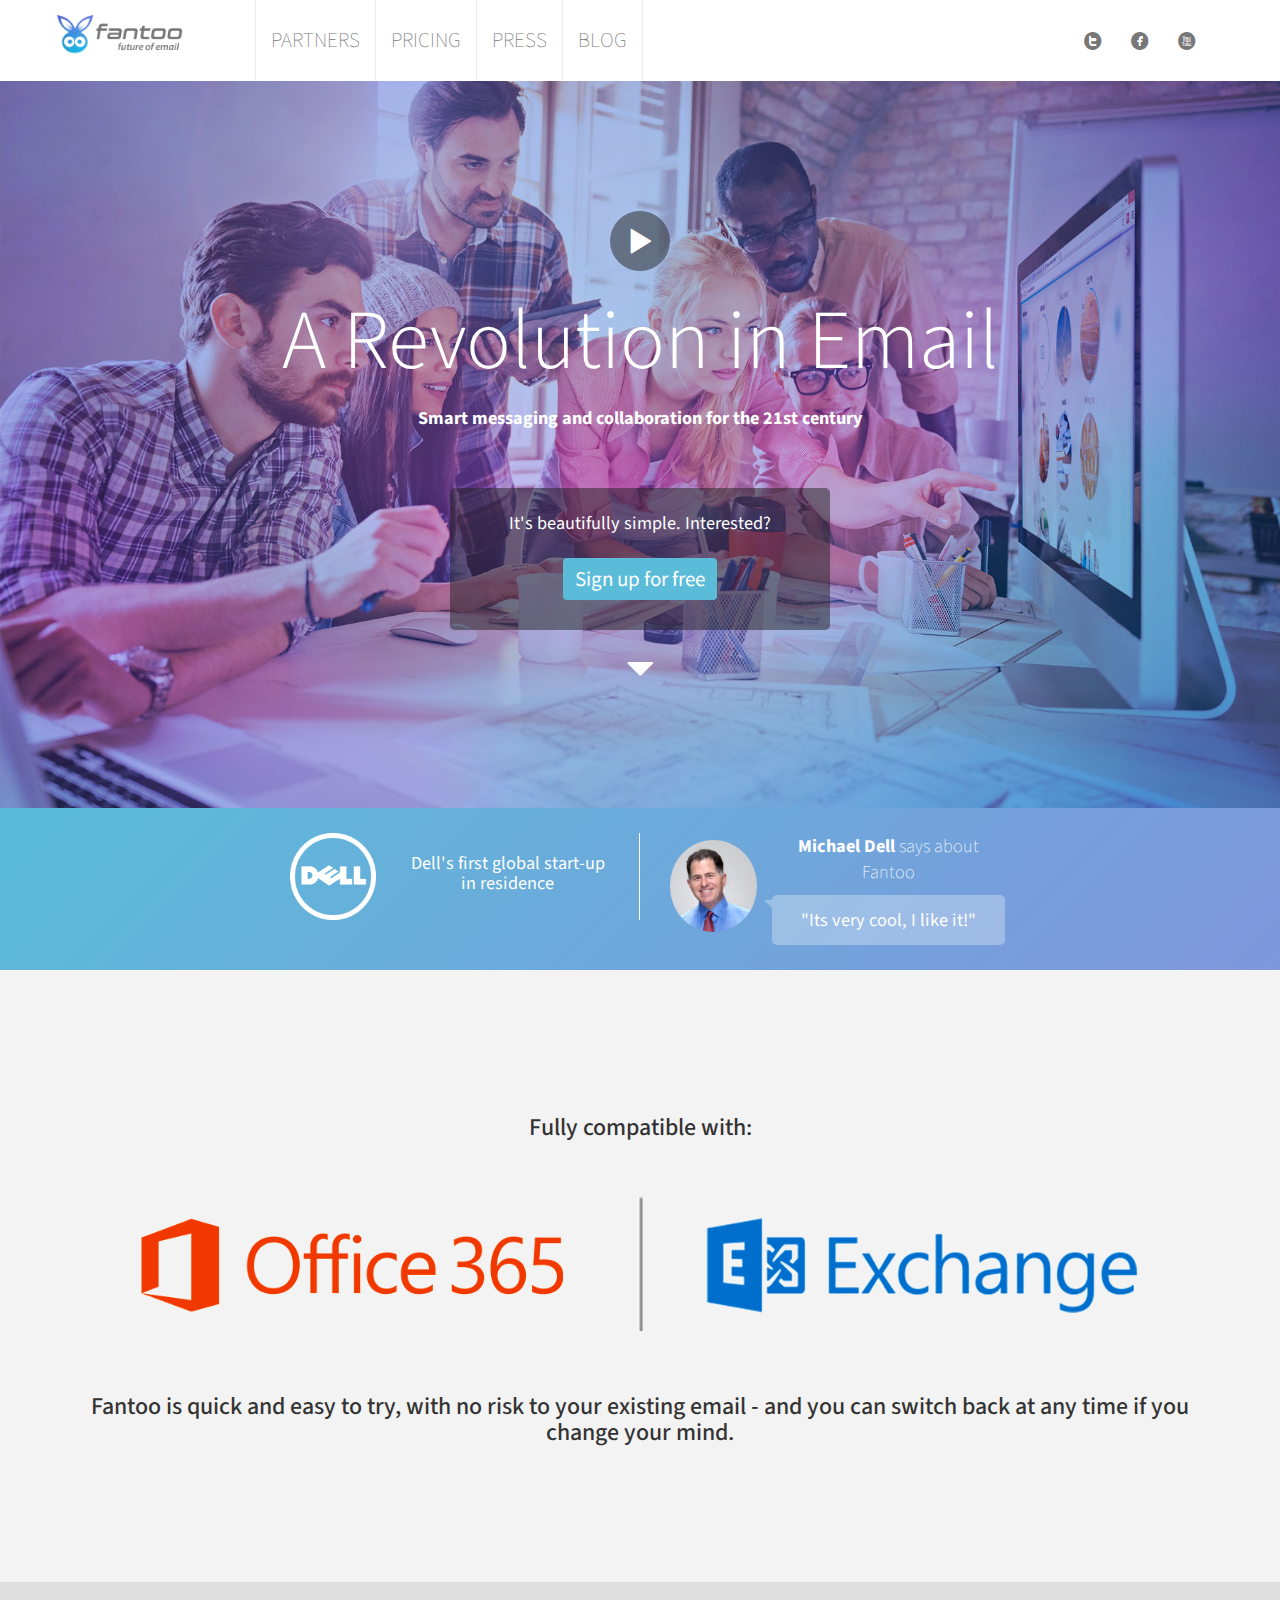
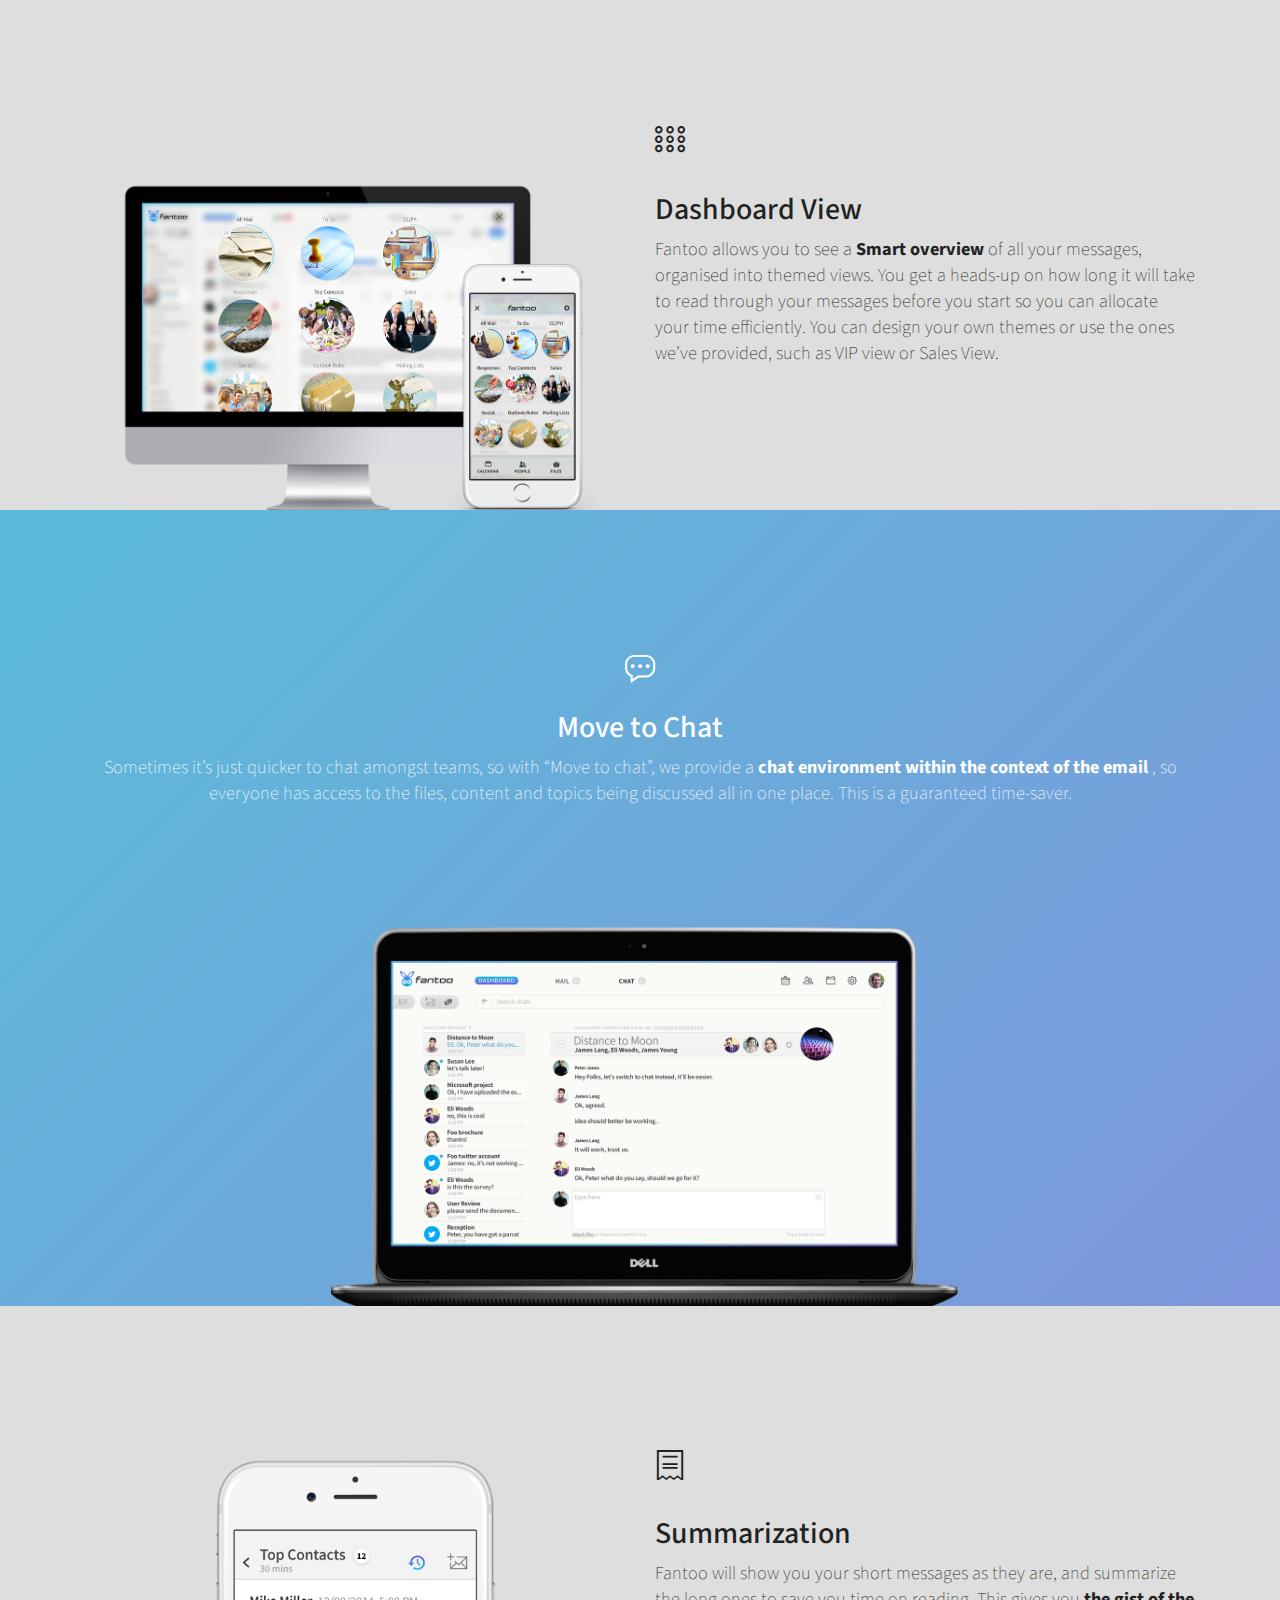
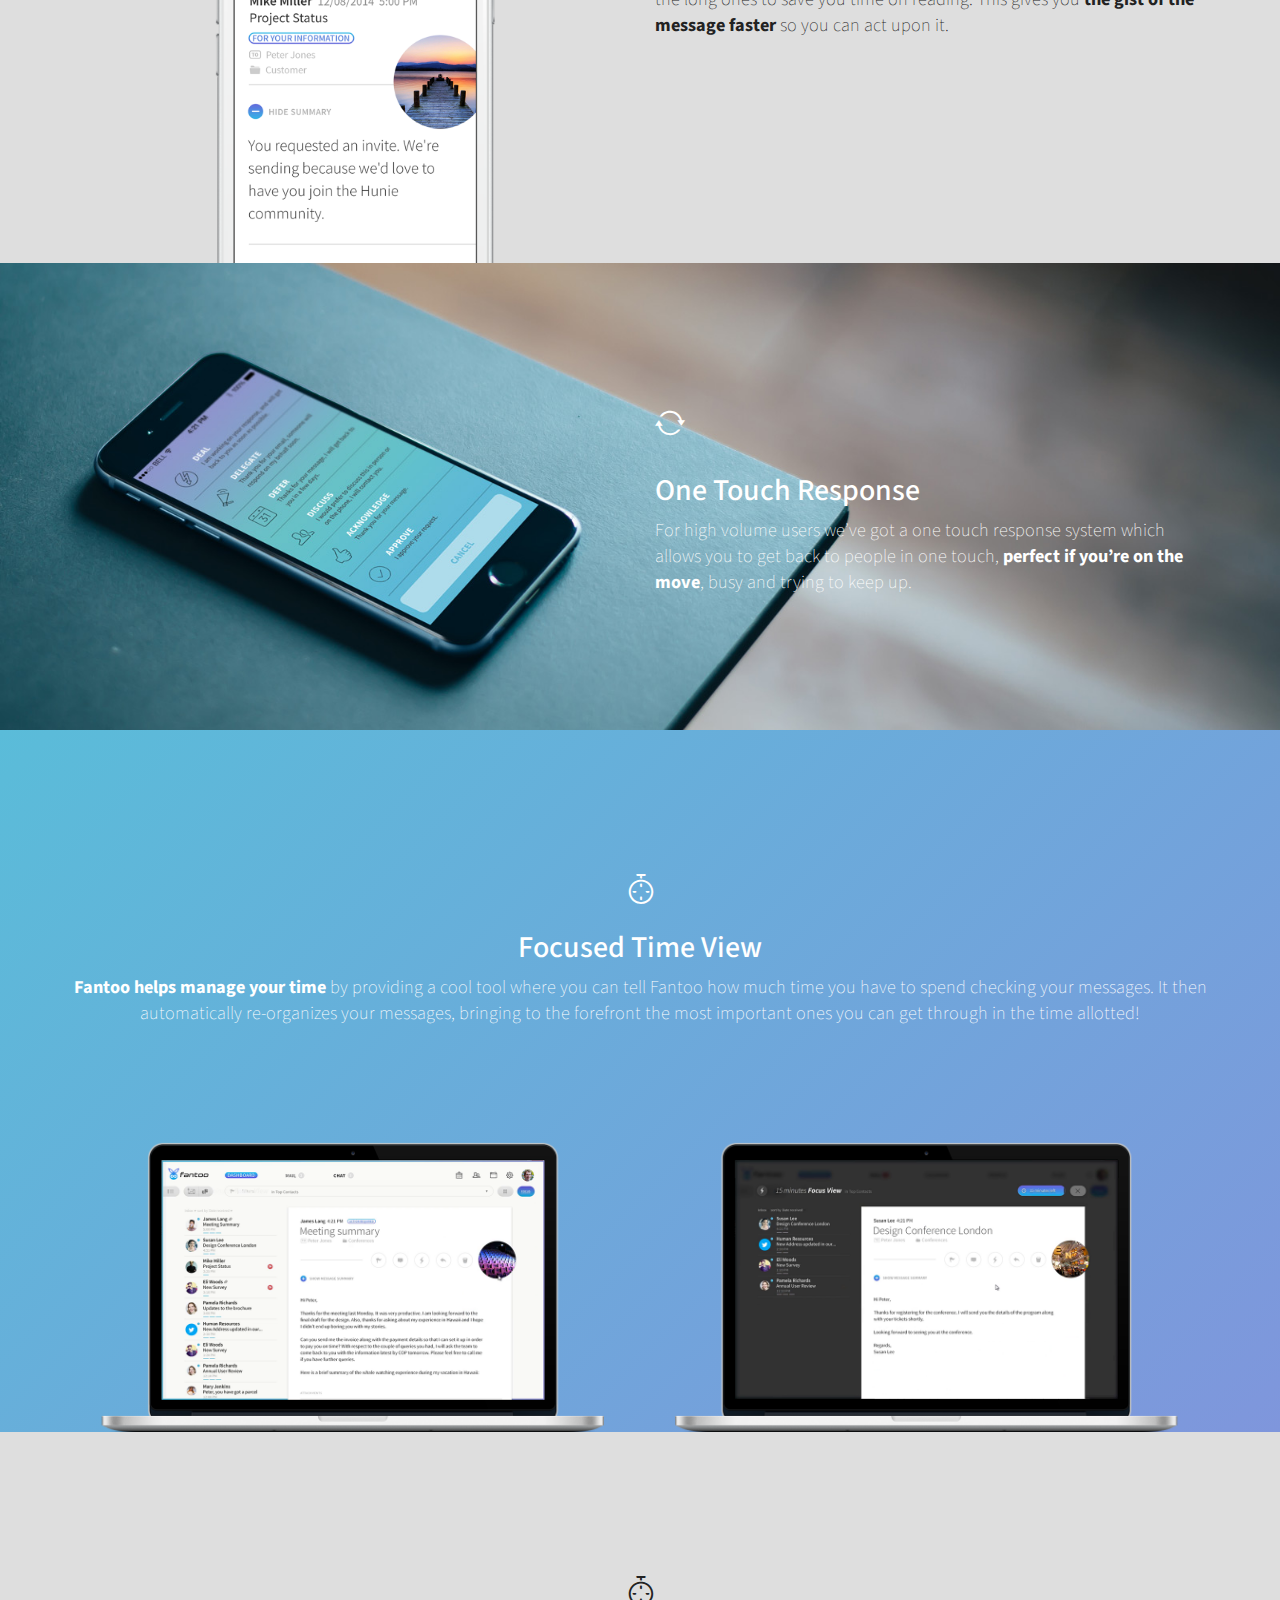
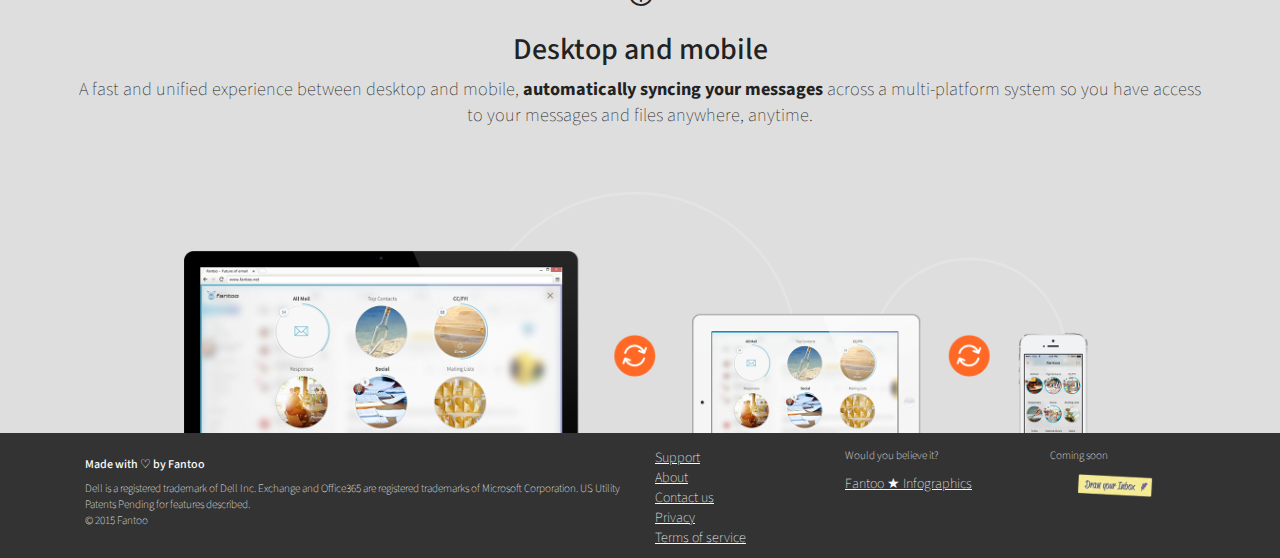
==== commit 6268b752: "Added some styling to <nav> and resellers_partners.html" ====
--- a/index.html
+++ b/index.html
@@ -34,10 +34,10 @@
         </div>
         <div id="navbar" class="navbar-collapse collapse">
           <ul class="nav navbar-nav">
-            <li class="active"><a href="#">PARTNERS</a></li>
-            <li><a href="#about">PRICING</a></li>
-            <li><a href="#contact">PRESS</a></li>
-            <li><a href="#contact">BLOG</a></li>
+            <li><a href="resellers_partners.html">PARTNERS</a></li>
+            <li><a href="pricing.html">PRICING</a></li>
+            <li><a href="press.html">PRESS</a></li>
+            <li><a class="last_nav_link" href="#blog">BLOG</a></li>
           </ul>
           <ul class="nav navbar-nav navbar-right hidden-sm hidden-xs social_buttons">
             <li><a href="#"><i class="monosocial-circletwitter" ></i></a></li>
@@ -52,9 +52,9 @@
         <div class="play_button">
           <span class="glyphicon glyphicon-play col-xs-12 text-center " aria-hidden="true"></span>
         </div>
-        <h1 class="col-xs-12 text-center">A Revolution in Email</h1>
-        <h4 class="col-xs-12 text-center"><strong>Smart messaging and collaboration for the 21st century</strong></h4>
-        <div class="col-xs-8 col-xs-offset-2 col-sm-6 col-sm-offset-3 dark_background">
+        <h1 class="col-xs-12">A Revolution in Email</h1>
+        <h4 class="col-xs-12"><strong>Smart messaging and collaboration for the 21st century</strong></h4>
+        <div class="col-xs-8 col-xs-offset-2 col-sm-6 col-sm-offset-3 col-md-4 col-md-offset-4 dark_background">
           <h4>It's beautifully simple. Interested?</h4>
            <a class="btn btn-default" href="#">Sign up for free</a>
         </div>
@@ -62,14 +62,14 @@
       </div>
     </div>
     <div class="container-fluid gradient_background">
-      <div class="container dell_body_padding">
+      <div class="container small_body_padding">
        <div class="col-xs-8 col-xs-offset-2 col-sm-offset-0 col-sm-6 col-md-5 col-md-offset-1 col-lg-4 col-lg-offset-2 dell_border">
           <img class="col-xs-6 col-xs-offset-3 col-sm-offset-0 col-sm-4 dell_images" src="images/Dell_Logo-wt.png">
-          <h4 class="col-xs-12 col-sm-8 dell_text_padding"> Dell's first global start-up in residence</h4>
+          <h4 class="col-xs-12 col-sm-8 small_text_padding"> Dell's first global start-up in residence</h4>
        </div>
        <hr class="dividing_line col-xs-8 col-xs-offset-2 visible-xs">
        <div class="col-xs-8 col-xs-offset-2 col-sm-offset-0 col-sm-6 col-md-5 col-lg-4 ">
-          <img class="col-xs-6 col-xs-offset-3 col-sm-4 col-sm-offset-0 round_portrait dell_images" src="images/Michael_Dell_2010.jpg">
+          <img class="col-xs-6 col-xs-offset-3 col-sm-4 col-sm-offset-0 round_portrait small_images" src="images/Michael_Dell_2010.jpg">
           <p class="col-xs-12 col-sm-8"> <strong>Michael Dell</strong> says about Fantoo</p>
           <div class="speech_bubble col-xs-10 col-xs-offset-1 col-sm-8 col-sm-offset-0">
             <div class="speech_bubble_arrow_left"></div>
@@ -139,7 +139,8 @@
         <div class="col-xs-12 col-md-6 left_align_md">
           <h6>Made with &#9825; by Fantoo</h6>
           <p >Dell is a registered trademark of Dell Inc. Exchange and Office365 are registered trademarks of Microsoft Corporation. US Utility Patents Pending for features described.
-          &#169; 2015 Fantoo</p>
+          <br>
+          &#169;  2015 Fantoo</p>
         </div>
         <ul class="col-xs-6 col-md-2 left_align_md">
           <li><a href="#">Support</a></li>
--- a/css/style.css
+++ b/css/style.css
@@ -10,6 +10,7 @@
 	font-family: 'Source Sans Pro', 'Source Sans', sans-serif;
 	text-align: center;
 	font-weight: 100;
+	color: #222;
 }
 
 img {
@@ -35,19 +36,25 @@
 p {
 	font-size: 1.2em;
 }
+
+ul li {
+	list-style-position: inside;
+}
+
 
 .btn-default {
 	background-color: #5abcd9;
 	border: none;
 	font-size: 1.5em;
 	color: #fff;
-	margin-bottom: 10px;
+	margin: 15px auto;
 	-webkit-transition:  background-color .3s, color .3s;
 	transition: background-color .3s, color .3s;
 }
 
 .btn-default:hover, .btn-default:focus {
-	background-color: #7f96dc;
+	background-color: #505050;
+	color: #fff;
 }
 
 /* Custom, iPhone Retina */ 
@@ -93,6 +100,7 @@
 .navbar {
 	background-color: #fff;
 	margin-bottom: 0px;
+	border: none;
 }
 
 /** navbar brand **/
@@ -101,7 +109,7 @@
 	background-image: url(../images/fantoo-logo.png);
 	background-size: contain;
 	background-repeat: no-repeat;
-	width: 150px;
+	width: 200px;
 	margin-top: 10px;
 	margin-left: 15px;
 }
@@ -114,6 +122,10 @@
 	font-size: 2em;
 }
 
+.navbar-nav>li:hover {
+	background-color: #f7f7f7;
+}
+
 .navbar-toggle p{
 	margin-top: 5px;
 	margin-bottom: 5px;
@@ -125,8 +137,12 @@
 	.navbar-nav a {
 		margin-top: 0;
 		margin-bottom: 0;
-		border-left: 1px solid #b7b7b7;
+		border-left: 1px solid #ECECEC;
 		font-size: 1.5em;
+	}
+
+	.navbar-nav .last_nav_link {
+		border-right: 1px solid #ECECEC;;
 	}
 
 	.social_buttons a {
@@ -192,6 +208,40 @@
 	.padding{
 		padding-top: 125px;
 		padding-bottom: 125px;
+	}
+}
+
+.small_images {
+	margin-top: 7px;
+	margin-bottom: 7px;
+}
+
+.small_body_padding {
+	padding-top: 25px;
+	padding-bottom: 25px;
+}
+
+.small_text_padding {
+	padding-top: 10px;
+}
+
+.bullet_points {
+	padding: 10px 15px 30px;
+}
+
+.bullet_points li {
+	padding-top: 1em;
+	font-size: 1.3em;
+}
+
+/* Small Devices, Tablets */
+@media only screen and (min-width : 768px) {
+	.bullet_points {
+	text-align: left;
+	}
+
+	.bullet_points li {
+		list-style-position: outside;
 	}
 }
 
@@ -236,6 +286,18 @@
 	font-size: 2em;
 }
 
+/** partnersresellers.html hero section **/
+
+#partners_hero {
+	background-image: url(../images/partners.jpg);
+	background-size: cover;
+	background-position: center;
+}
+
+#partners_hero h2 {
+	color: #fff;
+}
+
 /** GRADIENT SECTION
 -----------------**/
 
@@ -283,18 +345,7 @@
 	left: -8px;
 }
 
-.dell_images {
-	margin-bottom: 15px;
-}
-
-.dell_body_padding {
-	padding-top: 25px;
-	padding-bottom: 25px;
-}
-
-.dell_text_padding {
-	padding-top: 10px;
-}
+
 
 /* Small Devices, Tablets */
 @media only screen and (min-width : 768px) {
@@ -303,11 +354,34 @@
 	}
 }
 
+/** WHITE SECTION 
+-----------------**/
+
+.white {
+	background-color: #fff;
+}
+
 /** LIGHT GREY SECTION
 -----------------**/
 
 .light_grey {
 	background-color: #f3f3f3;
+}
+
+/** dell challenges section **/
+
+.downloads_panel {
+	margin: 30px auto;
+	padding: 10px 15px 30px;
+	border-radius: 5px;
+	box-shadow: 2px 2px 3px 3px #DBDBDB;
+	text-align: center;
+}
+
+.downloads_panel a {
+	color: #222;
+	text-decoration: underline;
+	font-size: 1.2em;
 }
 
 /** DARK GREY SECTION
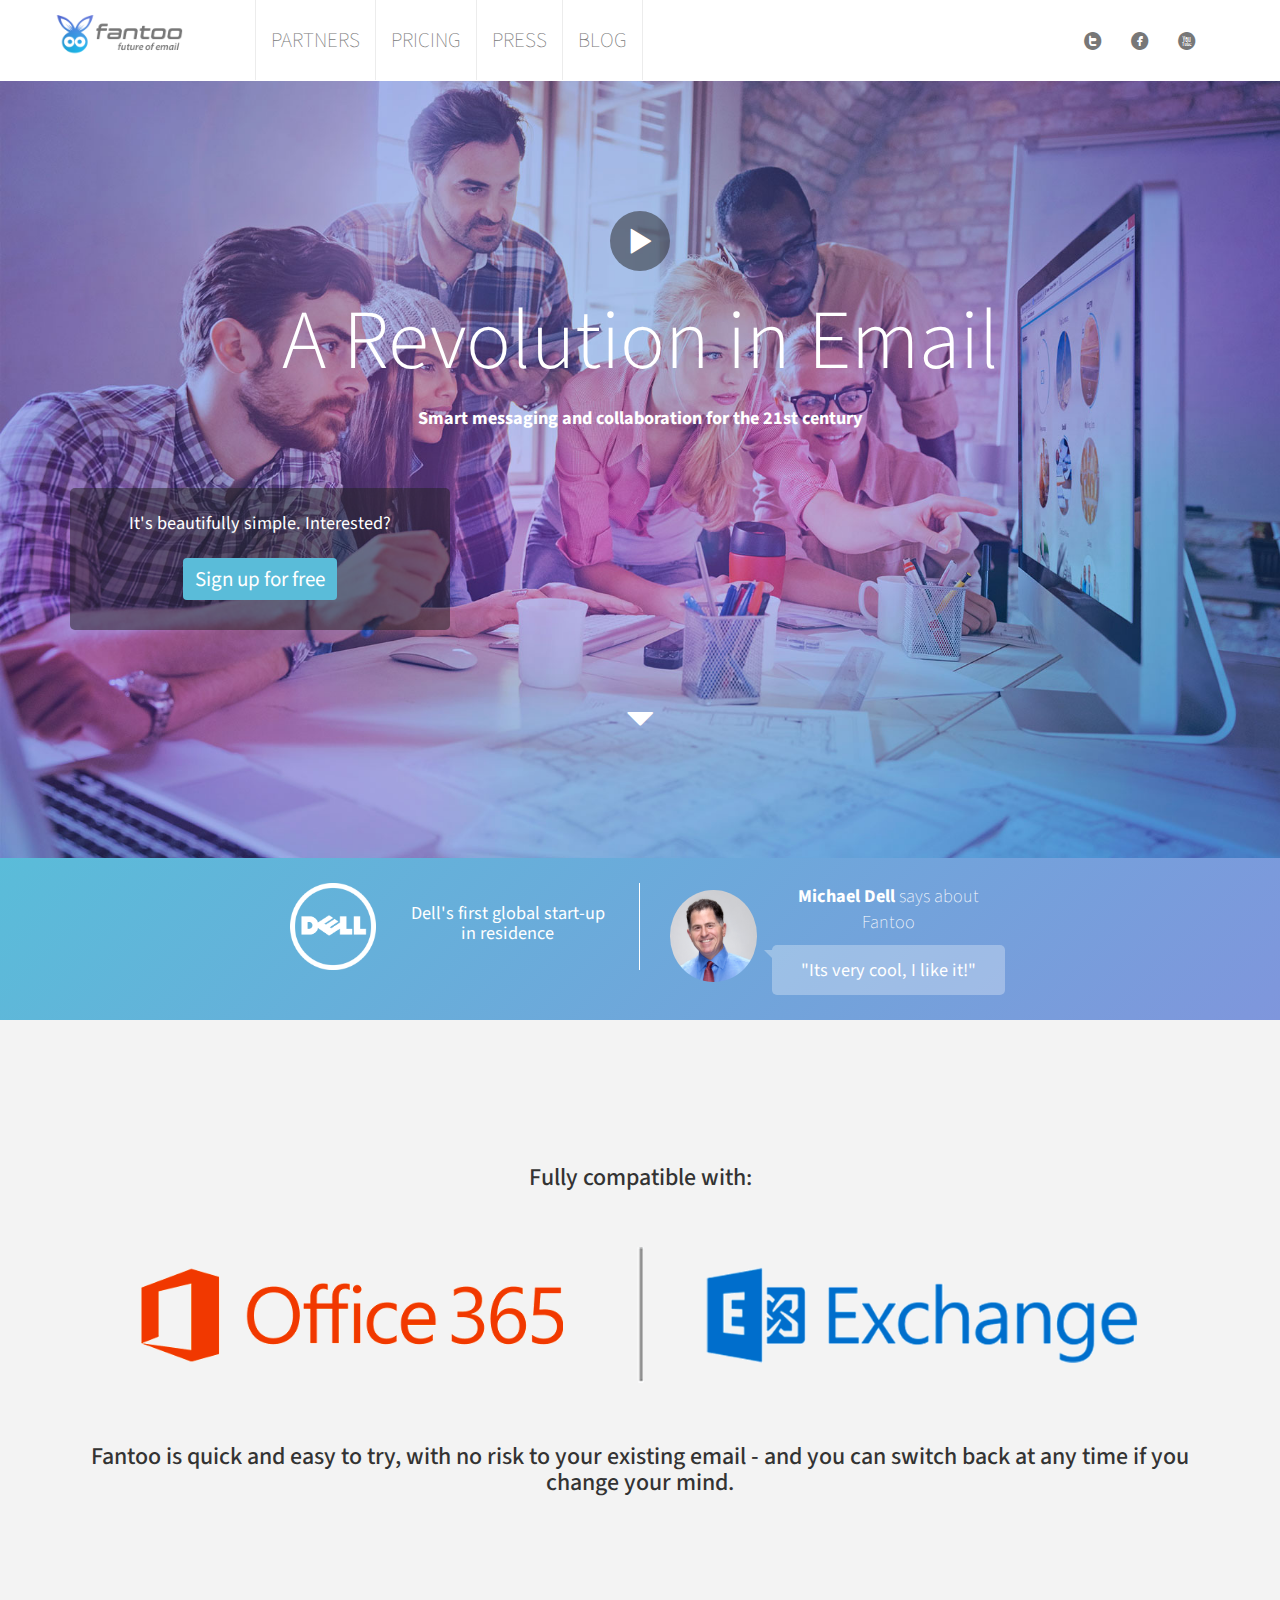
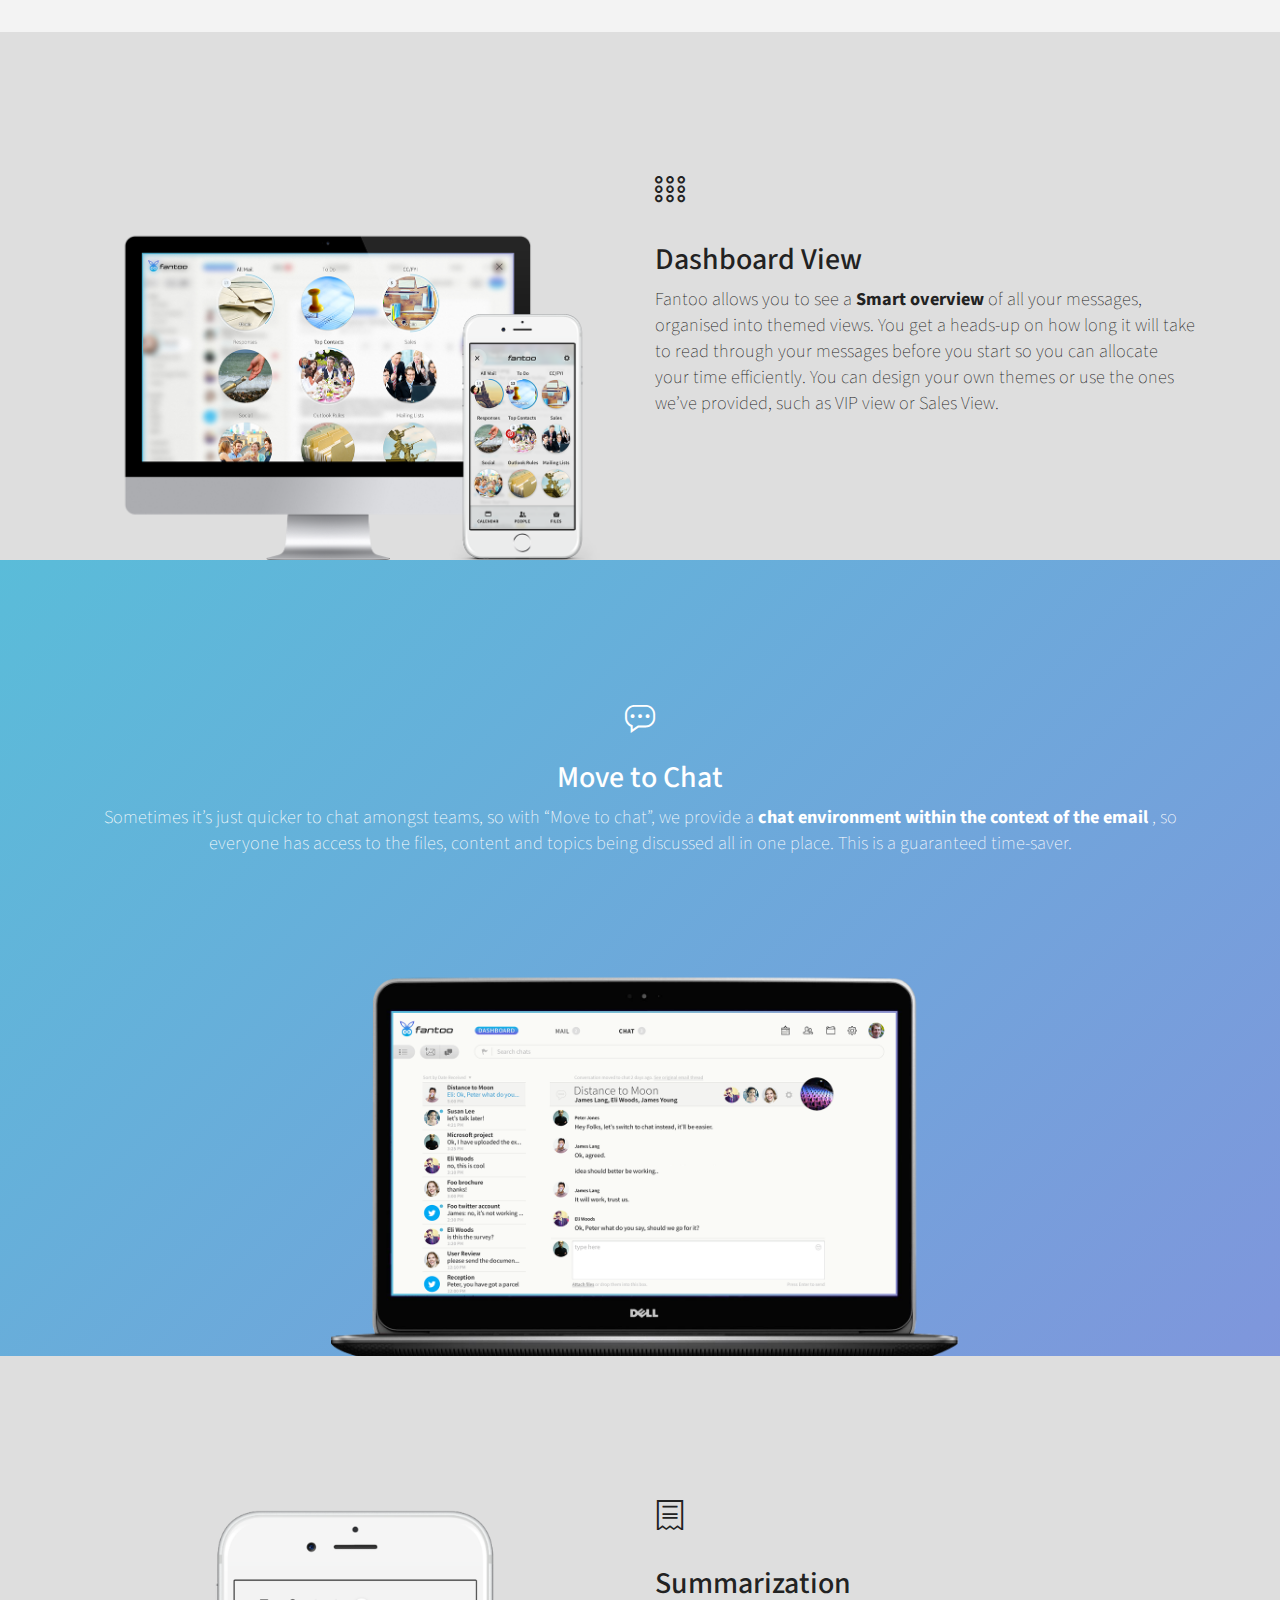
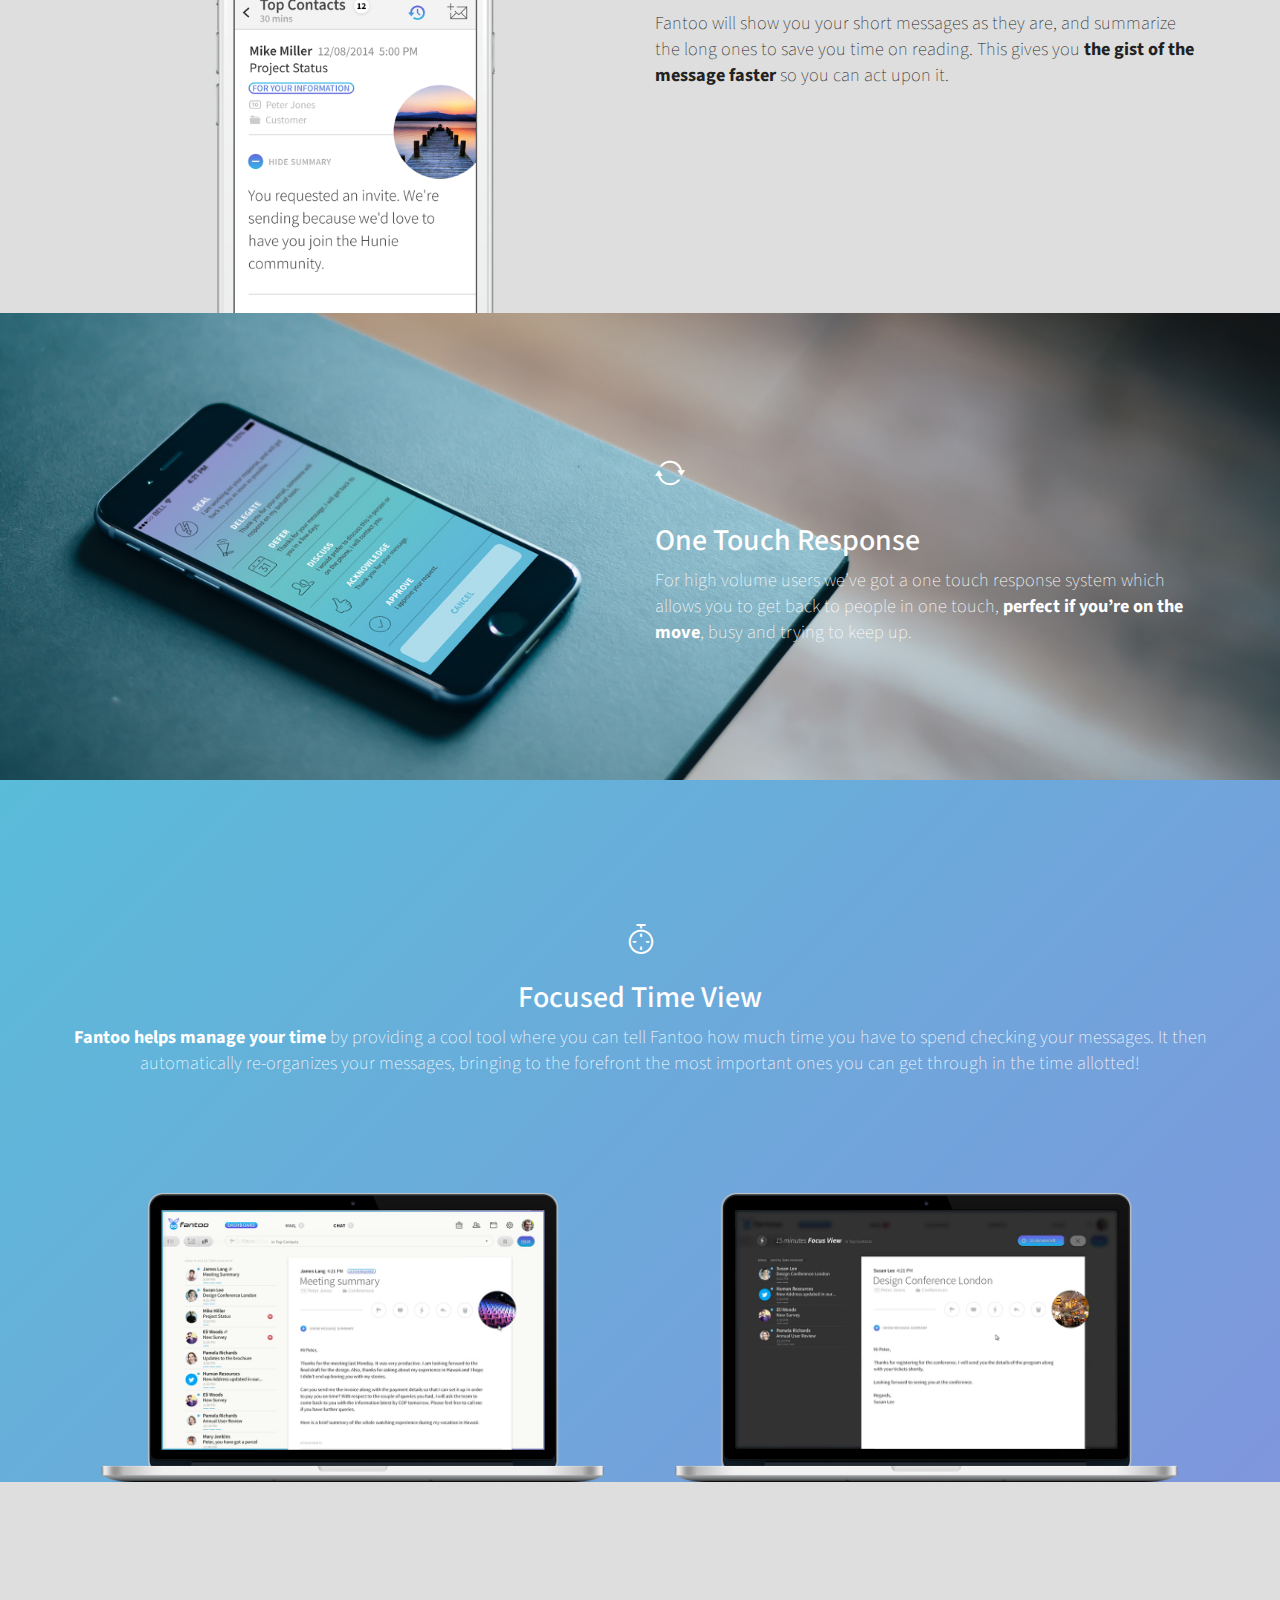
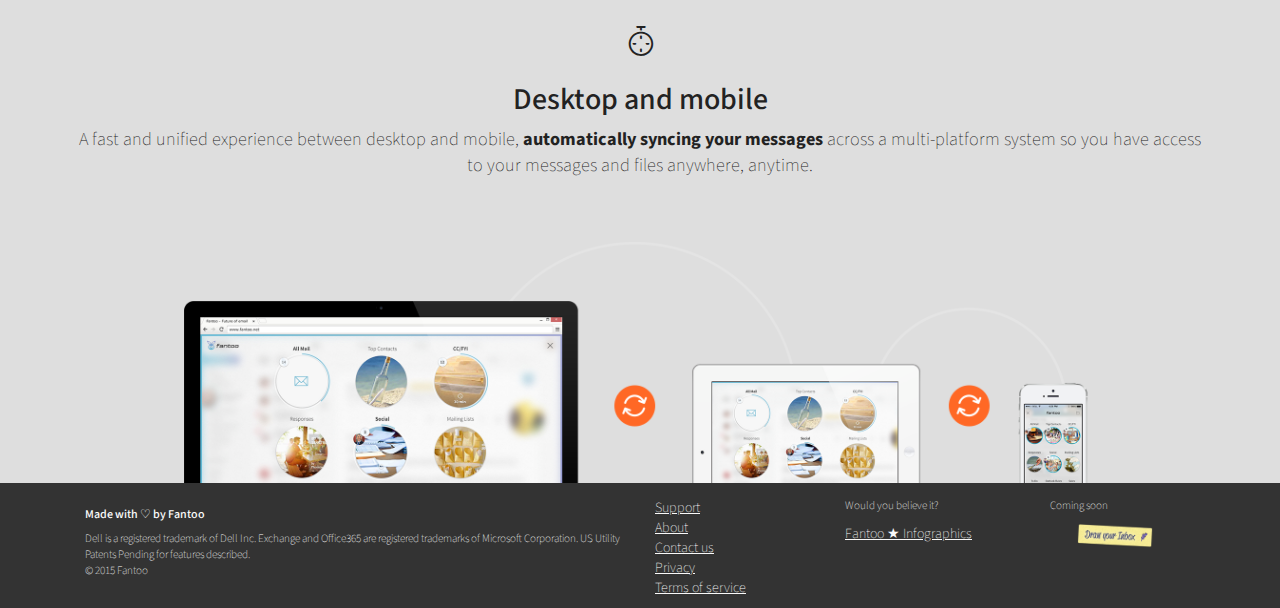
==== commit e5e63f59: "Added nav and footer to most pages. Added styling to press page." ====
--- a/index.html
+++ b/index.html
@@ -30,14 +30,14 @@
             <span class="sr-only">Toggle navigation</span>
             <h5>MENU</h5>
           </button>
-          <a class="navbar-brand logo" href="#"></a>
+          <a class="navbar-brand logo" href="index.html"></a>
         </div>
         <div id="navbar" class="navbar-collapse collapse">
           <ul class="nav navbar-nav">
             <li><a href="resellers_partners.html">PARTNERS</a></li>
             <li><a href="pricing.html">PRICING</a></li>
             <li><a href="press.html">PRESS</a></li>
-            <li><a class="last_nav_link" href="#blog">BLOG</a></li>
+            <li><a class="last_nav_link" href="http://blog.fantoo.net/">BLOG</a></li>
           </ul>
           <ul class="nav navbar-nav navbar-right hidden-sm hidden-xs social_buttons">
             <li><a href="#"><i class="monosocial-circletwitter" ></i></a></li>
@@ -143,11 +143,11 @@
           &#169;  2015 Fantoo</p>
         </div>
         <ul class="col-xs-6 col-md-2 left_align_md">
-          <li><a href="#">Support</a></li>
-          <li><a href="#">About</a></li>
-          <li><a href="#">Contact us</a></li>
-          <li><a href="#">Privacy</a></li>
-          <li><a href="#">Terms of service</a></li>
+          <li><a href="support.html">Support</a></li>
+          <li><a href="about.html">About</a></li>
+          <li><a href="contact.html">Contact us</a></li>
+          <li><a href="privacy.html">Privacy</a></li>
+          <li><a href="terms_of_service.html">Terms of service</a></li>
         </ul>
         <div class="col-xs-6 col-md-2 left_align_md">
           <p>Would you believe it?</p>
--- a/css/style.css
+++ b/css/style.css
@@ -253,7 +253,11 @@
 	border-radius: 5px;
 	color: #fff;
 	padding: 15px 30px;
-	margin-top: 50px;
+	margin: 50px auto;
+}
+
+#partners_hero h2, #press_hero h2 {
+	color: #fff;
 }
 
 /** index.html hero section **/
@@ -286,7 +290,7 @@
 	font-size: 2em;
 }
 
-/** partnersresellers.html hero section **/
+/** partners_resellers.html hero section **/
 
 #partners_hero {
 	background-image: url(../images/partners.jpg);
@@ -294,10 +298,19 @@
 	background-position: center;
 }
 
-#partners_hero h2 {
-	color: #fff;
-}
-
+
+
+/** press.html hero section **/
+
+#press_hero {
+	background-image: url(../images/press.jpg);
+	background-size: cover;
+	background-position: center;
+}
+
+#press_hero .dark_background:hover {
+	background-color: rgba(22, 22, 22, 0.5);
+}
 /** GRADIENT SECTION
 -----------------**/
 
@@ -357,9 +370,6 @@
 /** WHITE SECTION 
 -----------------**/
 
-.white {
-	background-color: #fff;
-}
 
 /** LIGHT GREY SECTION
 -----------------**/
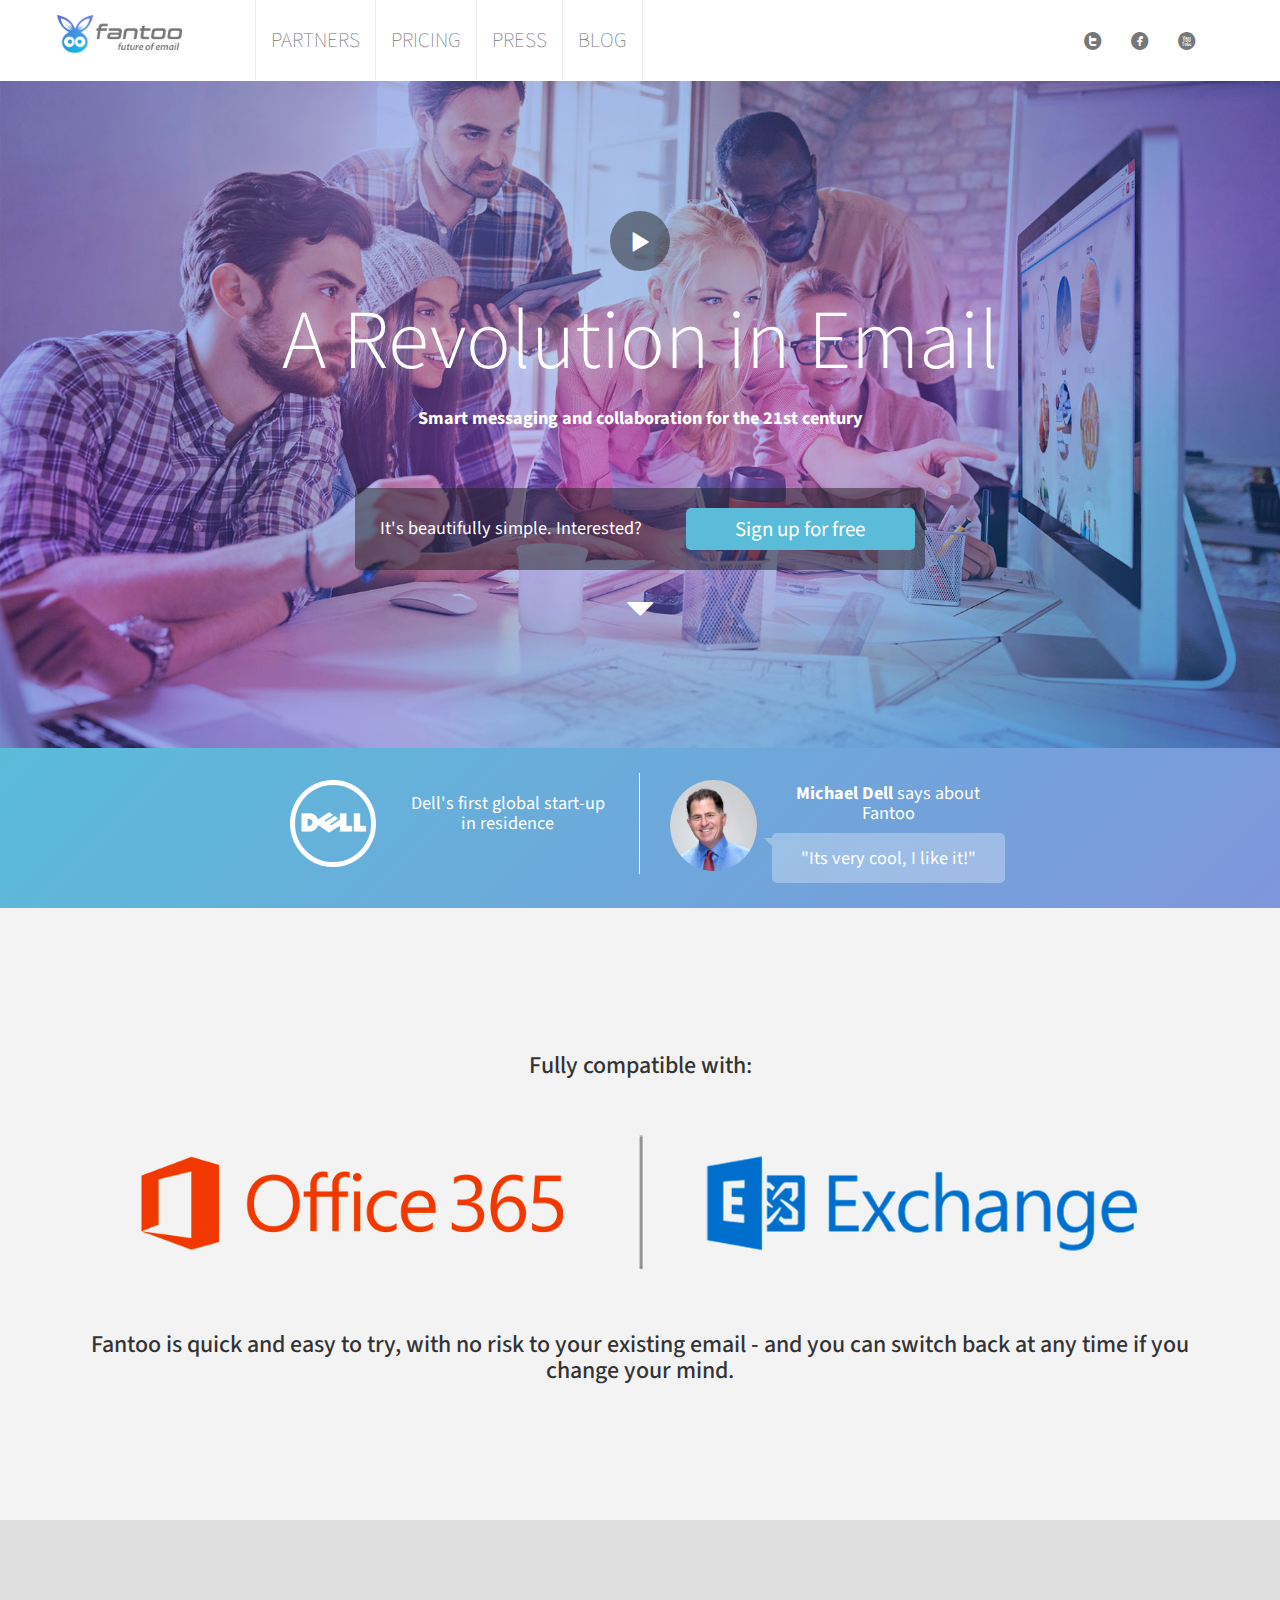
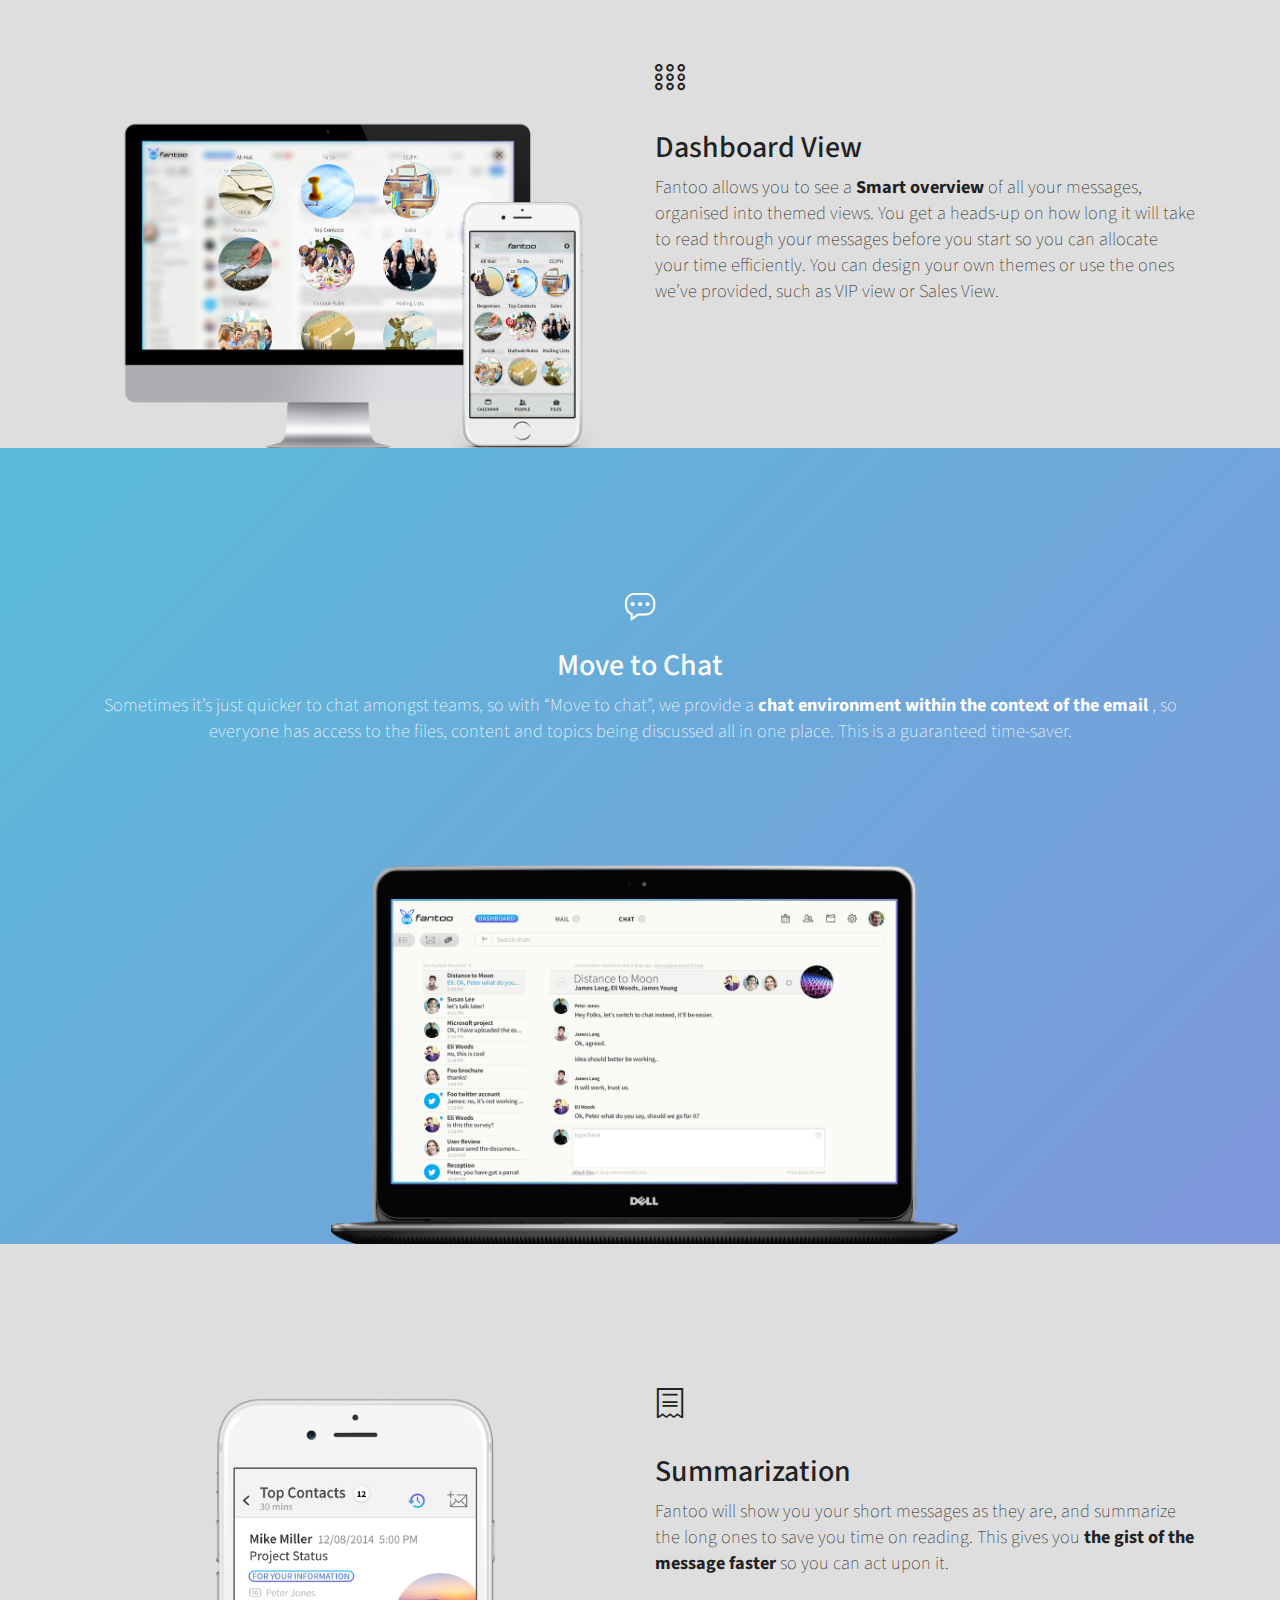
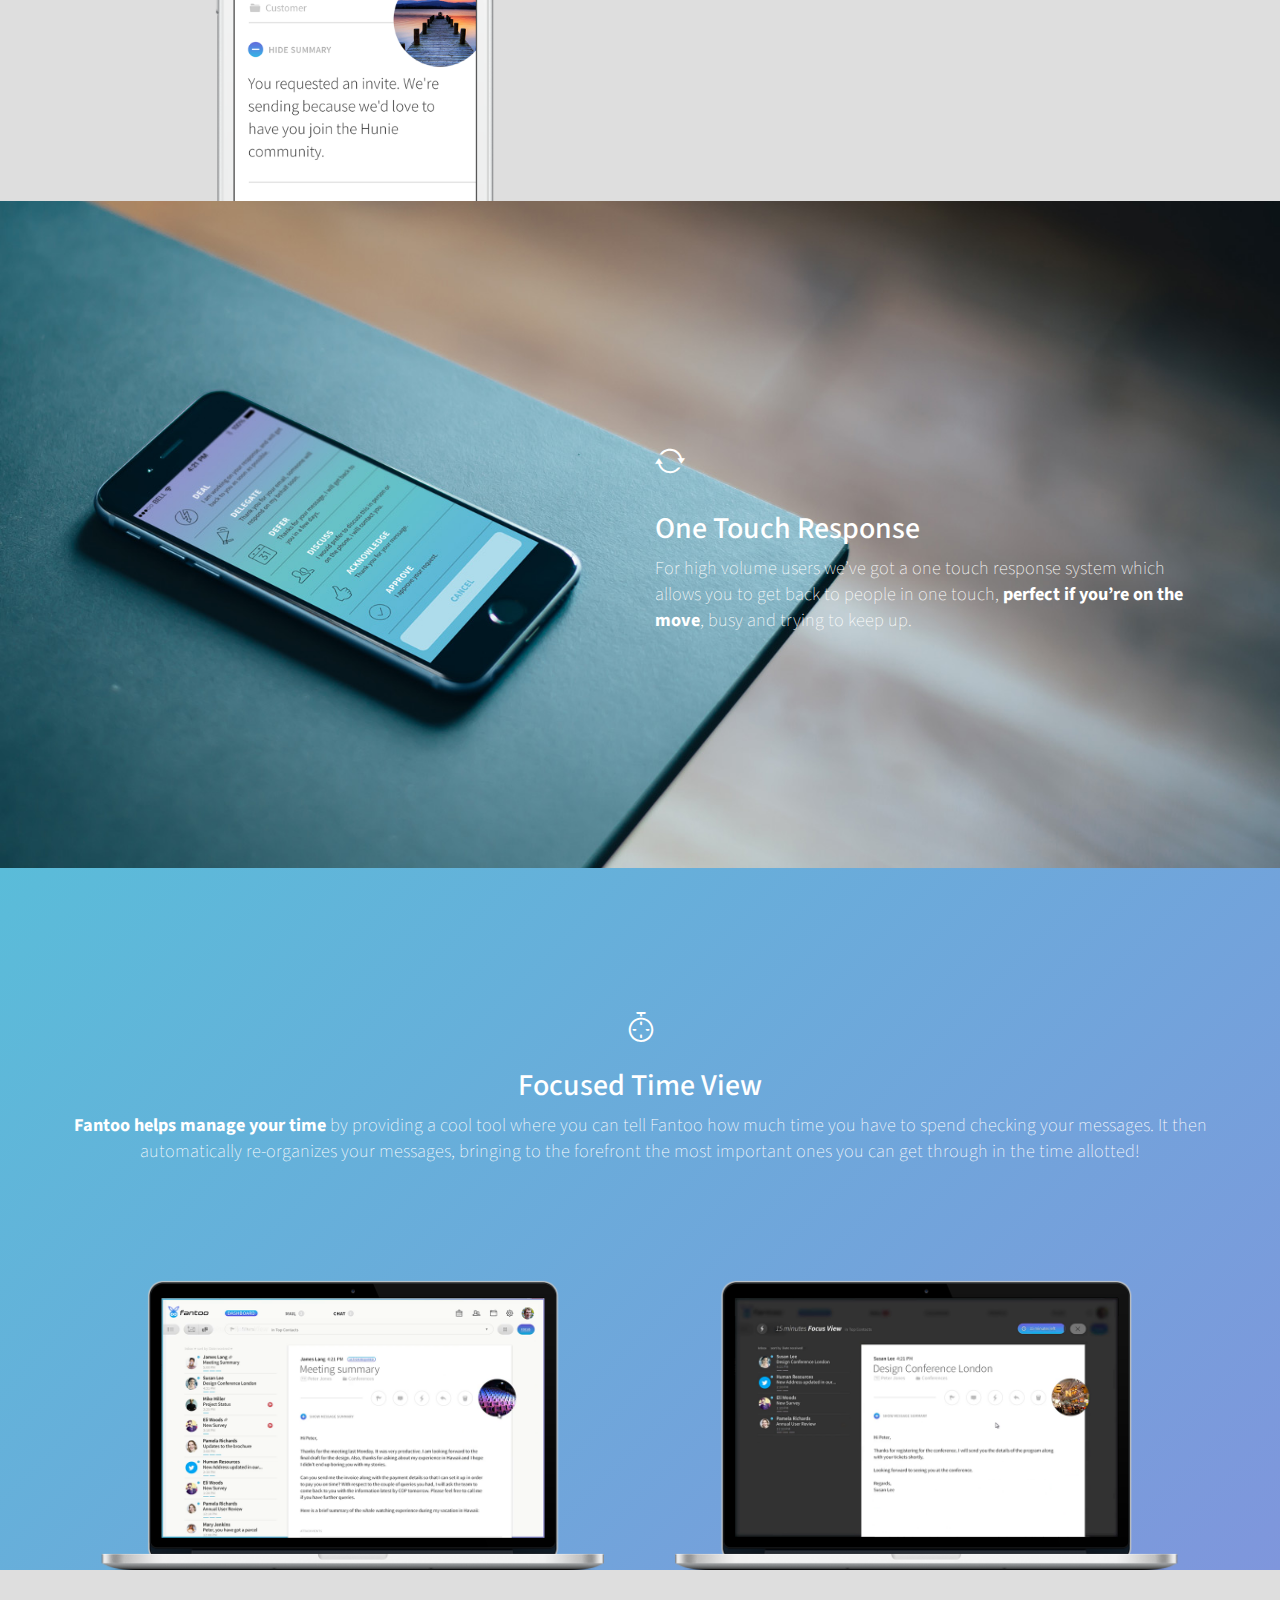
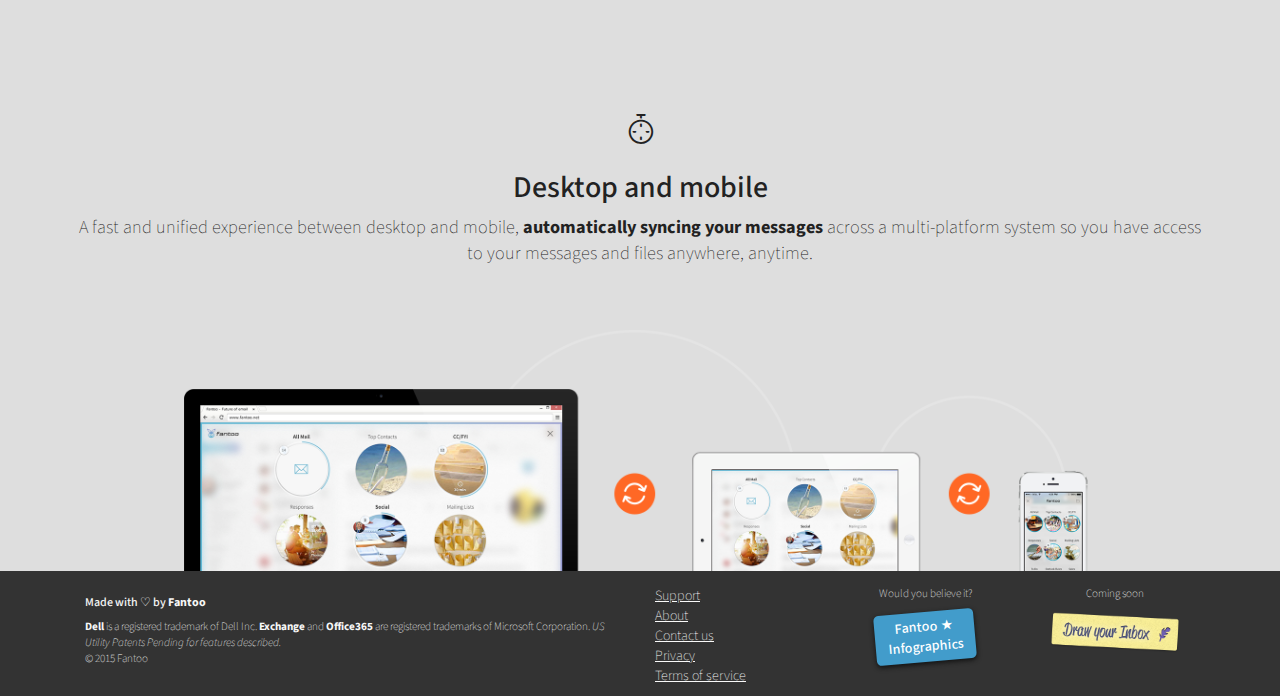
==== commit 0a539e3b: "Added infographics page and animations to pricing and other pages" ====
--- a/index.html
+++ b/index.html
@@ -54,23 +54,23 @@
         </div>
         <h1 class="col-xs-12">A Revolution in Email</h1>
         <h4 class="col-xs-12"><strong>Smart messaging and collaboration for the 21st century</strong></h4>
-        <div class="col-xs-8 col-xs-offset-2 col-sm-6 col-sm-offset-3 col-md-4 col-md-offset-4 dark_background">
-          <h4>It's beautifully simple. Interested?</h4>
-           <a class="btn btn-default" href="#">Sign up for free</a>
+        <div class="col-xs-8 col-xs-offset-2 col-sm-6 col-sm-offset-3 dark_background">
+          <h4 class="col-xs-12 col-md-6 col-lg-7 left_align_md">It's beautifully simple. Interested?</h4>
+           <a class="col-xs-12 col-md-6 col-lg-5 btn btn-default" href="#">Sign up for free</a>
         </div>
-        <div class="glyphicon glyphicon-triangle-bottom col-xs-12 text-center down_arrow" aria-hidden="true"></div>
+        <a href="index.html#content_start"><div class="glyphicon glyphicon-triangle-bottom col-xs-12 text-center down_arrow" aria-hidden="true"></div></a>
       </div>
     </div>
     <div class="container-fluid gradient_background">
       <div class="container small_body_padding">
        <div class="col-xs-8 col-xs-offset-2 col-sm-offset-0 col-sm-6 col-md-5 col-md-offset-1 col-lg-4 col-lg-offset-2 dell_border">
-          <img class="col-xs-6 col-xs-offset-3 col-sm-offset-0 col-sm-4 dell_images" src="images/Dell_Logo-wt.png">
+          <img class="col-xs-6 col-xs-offset-3 col-sm-offset-0 col-sm-4 small_images" src="images/Dell_Logo-wt.png">
           <h4 class="col-xs-12 col-sm-8 small_text_padding"> Dell's first global start-up in residence</h4>
        </div>
        <hr class="dividing_line col-xs-8 col-xs-offset-2 visible-xs">
        <div class="col-xs-8 col-xs-offset-2 col-sm-offset-0 col-sm-6 col-md-5 col-lg-4 ">
           <img class="col-xs-6 col-xs-offset-3 col-sm-4 col-sm-offset-0 round_portrait small_images" src="images/Michael_Dell_2010.jpg">
-          <p class="col-xs-12 col-sm-8"> <strong>Michael Dell</strong> says about Fantoo</p>
+          <h4 class="col-xs-12 col-sm-8"> <strong>Michael Dell</strong> says about Fantoo</h4>
           <div class="speech_bubble col-xs-10 col-xs-offset-1 col-sm-8 col-sm-offset-0">
             <div class="speech_bubble_arrow_left"></div>
             <h4>"Its very cool, I like it!"</h4>
@@ -78,7 +78,7 @@
         </div>
       </div>
     </div>
-    <div class="container-fluid light_grey">
+    <div id="content_start" class="container-fluid light_grey">
       <div class="container padding">
         <h3 class="col-xs-12">Fully compatible with:</h3>
         <img class="col-xs-12" src="images/exchange-compatible.gif">
@@ -137,8 +137,8 @@
     <footer class="container_fluid">
       <div class="container">
         <div class="col-xs-12 col-md-6 left_align_md">
-          <h6>Made with &#9825; by Fantoo</h6>
-          <p >Dell is a registered trademark of Dell Inc. Exchange and Office365 are registered trademarks of Microsoft Corporation. US Utility Patents Pending for features described.
+          <h6>Made with &#9825; by <strong>Fantoo</strong></h6>
+          <p ><strong>Dell</strong> is a registered trademark of Dell Inc. <strong>Exchange</strong> and <strong>Office365</strong> are registered trademarks of Microsoft Corporation. <em>US Utility Patents Pending for features described.</em>
           <br>
           &#169;  2015 Fantoo</p>
         </div>
@@ -149,13 +149,13 @@
           <li><a href="privacy.html">Privacy</a></li>
           <li><a href="terms_of_service.html">Terms of service</a></li>
         </ul>
-        <div class="col-xs-6 col-md-2 left_align_md">
+        <div class="col-xs-6 col-md-2">
           <p>Would you believe it?</p>
-          <a href="#">Fantoo ★ Infographics</a>
+          <a class="infographic" href="#">Fantoo ★ Infographics</a>
         </div>
-        <div class="col-xs-6 col-md-2 coming_soon left_align_md">
+        <div class="col-xs-6 col-md-2 coming_soon">
           <p class="col-xs-12 ">Coming soon</p>
-          <img class="col-xs-8 col-xs-offset-2" src="images/drawyourinbox.png">
+          <img class="col-xs-8 col-xs-offset-2 col-md-12 col-md-offset-0" src="images/drawyourinbox.png">
         </div>
       </div>
     </footer>
--- a/css/style.css
+++ b/css/style.css
@@ -21,6 +21,7 @@
 	color: #fff;
 	font-weight: 300;
 	font-size: 4em;
+	text-shadow: rgba(255, 255, 255, 0.7) 0px 0px 20px;
 }
 
 h3 {
@@ -41,9 +42,9 @@
 	list-style-position: inside;
 }
 
-
 .btn-default {
 	background-color: #5abcd9;
+	border-radius: 5px;
 	border: none;
 	font-size: 1.5em;
 	color: #fff;
@@ -55,6 +56,27 @@
 .btn-default:hover, .btn-default:focus {
 	background-color: #505050;
 	color: #fff;
+}
+
+.btn-success {
+	background-color: #5abcd9;
+	border-radius: 5px;
+	text-decoration: none;
+	border: none;
+	color: #fff;
+	margin: 15px auto;
+	padding: 15px 30px;
+	-webkit-transition:  background-color .3s, color .3s;
+	transition: background-color .3s, color .3s;
+}
+
+.btn-success:hover, .btn-success:focus {
+	background-color: #505050;
+	color: #fff;
+}
+
+.paragraph_content {
+	text-align: left;
 }
 
 /* Custom, iPhone Retina */ 
@@ -149,6 +171,20 @@
 		border: none;
 	}
 
+	.social_buttons li {
+		-webkit-transition:  all ease-in-out .1s;
+		transition: all ease-in-out .1s;
+	}
+
+	.social_buttons li:hover {
+		background-color: rgba(0, 0, 0, 0.0);
+		-webkit-transform: scale(1.1);
+	  	-moz-transform: scale(1.1);
+	  	-ms-transform: scale(1.1);
+	  	-o-transform: scale(1.1);
+	  	transform: scale(1.1);
+	}
+
 	.navbar-nav li a{
 		padding-top: 30px;
 		padding-bottom: 30px;
@@ -160,7 +196,7 @@
 
 footer {
 	background-color: #333;
-	color: #fff;
+	color: #f7f7f7;
 	padding-top: 15px;
 }
 
@@ -185,6 +221,37 @@
 	color: #f7f7f7;
 }
 
+.infographic {
+	padding: 5px;
+	background: #429ccb;
+	box-shadow: 0 2px 5px #111;
+	text-decoration: none;
+	text-align: center;
+	border-radius: 5px;
+	width: 100px;
+	font-weight: 500;
+	color: #fff;
+	display: block;
+	margin-top: 1rem;
+	margin-left: auto;
+	margin-right: auto;
+	margin-bottom: 1em;
+	-webkit-transform: rotate(-5deg);
+	-moz-transform: rotate(-5deg);
+	-ms-transform: rotate(-5deg);
+	-o-transform: rotate(-5deg);
+	transform: rotate(-5deg);
+}
+
+.infographic:hover {
+	color: #fff;
+	-webkit-transform: rotate(-2deg);
+  	-moz-transform: rotate(-2deg);
+  	-ms-transform: rotate(-2deg);
+  	-o-transform: rotate(-2deg);
+  	transform: rotate(-2deg);
+}
+
 /** BODY CONTENT
 --------------------------------------------------------------------------------------**/
 
@@ -195,6 +262,7 @@
 
 .padding_top {
 	padding-top: 50px;
+	overflow: auto;
 }
 
 .text_padding {
@@ -204,11 +272,17 @@
 @media only screen and (min-width : 992px) {
 	.padding_top {
 		padding-top: 125px;
+		overflow-y: auto;
 	}
 	.padding{
 		padding-top: 125px;
 		padding-bottom: 125px;
 	}
+
+	.overflow {
+		height: 400px;
+		overflow: hidden;
+	}
 }
 
 .small_images {
@@ -223,6 +297,20 @@
 
 .small_text_padding {
 	padding-top: 10px;
+}
+
+.box_shadow_panel {
+	margin: 30px auto;
+	padding: 10px 15px 30px;
+	border-radius: 5px;
+	box-shadow: 2px 2px 3px 3px rgba(83, 83, 83, 0.2);
+	text-align: center;
+}
+
+.box_shadow_panel a {
+	color: #222;
+	text-decoration: underline;
+	font-size: 1.2em;
 }
 
 .bullet_points {
@@ -243,7 +331,10 @@
 	.bullet_points li {
 		list-style-position: outside;
 	}
-}
+
+}
+
+
 
 /** HERO SECTION
 -----------------**/
@@ -253,11 +344,28 @@
 	border-radius: 5px;
 	color: #fff;
 	padding: 15px 30px;
-	margin: 50px auto;
+	margin-top: 50px;
 }
 
 #partners_hero h2, #press_hero h2 {
 	color: #fff;
+}
+
+/* Medium Devices, Desktops */
+@media only screen and (min-width : 992px) {
+
+	.dark_background {
+		padding: 5px 10px;
+	}
+
+	.dark_background h4{
+		padding-top: 15px;
+	}
+
+	.dark_background a {
+		margin-right: auto;
+		margin-left: auto;
+	}
 }
 
 /** index.html hero section **/
@@ -270,18 +378,25 @@
 
 .play_button {
 	background-color: rgba(33, 33, 33, 0.5);
-	padding-top: 15px;
-	font-size: 2em;
+	padding-top: 18px;
+	font-size: 1.6em;
 	width: 60px;
 	height: 60px;
 	margin: 5px auto;
 	color: #fff;
 	border-radius: 50%;
-}
-
-.play_button:hover {
-	background-color: #7f96dc;
-	color: rgb(51, 51, 51);
+	cursor: pointer;
+	-webkit-transition:  all ease-in-out .15s;
+	transition: all ease-in-out .15s;
+}
+
+.play_button:hover, .play_button:focus {
+	background-color: #5abcd9;
+	-webkit-transform: scale(1.1);
+  	-moz-transform: scale(1.1);
+  	-ms-transform: scale(1.1);
+  	-o-transform: scale(1.1);
+  	transform: scale(1.1);
 }
 
 .down_arrow {
@@ -300,26 +415,131 @@
 
 
 
-/** press.html hero section **/
-
-#press_hero {
+/** press.html section **/
+
+#press {
 	background-image: url(../images/press.jpg);
 	background-size: cover;
 	background-position: center;
-}
-
-#press_hero .dark_background:hover {
+	color: #fff;
+}
+
+#press .dark_background {
+	margin: 50px auto;
+	-webkit-transition:  all ease-in-out .15s;
+	transition: all ease-in-out .15s;
+}
+
+#press .dark_background:hover {
 	background-color: rgba(22, 22, 22, 0.5);
-}
+	-webkit-transform: scale(1.1);
+  	-moz-transform: scale(1.1);
+  	-ms-transform: scale(1.1);
+  	-o-transform: scale(1.1);
+  	transform: scale(1.1);
+}
+
+
+/** pricing.html section **/
+
+#pricing {
+	background: -webkit-linear-gradient(rgba(255, 255, 255, 0.0) 0%, rgba(255, 255, 255, 1) 80%), -webkit-linear-gradient(110deg, #5abcd9 30%, #7f96dc 50%, #5abcd9); /* For Safari 5.1 to 6.0 */
+	background: -o-linear-gradient(rgba(255, 255, 255, 0.0) 0%, rgba(255, 255, 255, 1) 80%), -o-linear-gradient(110deg, #5abcd9 30%, #7f96dc 50%, #5abcd9); /* For Opera 11.1 to 12.0 */
+	background: -moz-linear-gradient(rgba(255, 255, 255, 0.0) 0%, rgba(255, 255, 255, 1) 80%), -moz-linear-gradient(110deg, #5abcd9 30%, #7f96dc 50%, #5abcd9); /* For Firefox 3.6 to 15 */
+	background: linear-gradient(rgba(255, 255, 255, 0.0) 0%, rgba(255, 255, 255, 1) 80%), linear-gradient(110deg, #5abcd9 30%, #7f96dc 50%, #5abcd9); /* Standard syntax */
+}
+
+
+#pricing h1 {
+	font-size: 3.7em;
+	color: #7f96dc;
+	font-weight: 500;
+}
+
+#pricing a {
+	text-decoration: none;
+	font-size: 1.5em;
+}
+
+.price_table {
+	background-color: #fcfcfc;
+	-webkit-transition: all ease-in-out 0.1s;
+  	-moz-transition: all ease-in-out 0.1s;
+  	-o-transition: all ease-in-out 0.1s;
+  	-ms-transition: all ease-in-out 0.1s;
+  	transition: all ease-in-out 0.1s;
+}
+
+.price_table:hover {
+	 background: #fff;
+	-webkit-transform: translateY(-20px);
+  	-moz-transform: translateY(-20px);
+  	-ms-transform: translateY(-20px);
+  	-o-transform: translateY(-20px);
+  	transform: translateY(-20px);
+}
+
+@media only screen and (min-width : 768px) {
+
+	#pricing h2 {
+		padding-bottom: 50px;
+	}
+
+	.price_table {
+		min-height: 450px;
+	}
+}
+
+/** about.html section **/
+
+#about_hero {
+	background-image: url(../images/about-bg.jpg);
+	background-size: cover;
+	background-position: center;
+	color: #fff;
+}
+
+/** support.html hero section **/
+
+#support_hero {
+	background-image: url(../images/datacenter.jpg);
+	background-size: cover;
+	background-position: center;
+	color: #fff;
+}
+
+/** contact.html hero section **/
+
+#contact_hero {
+	background-image: url(../images/press.jpg);
+	background-size: cover;
+	background-position: center;
+	color: #fff;
+}
+
+/** privacy.html hero section **/
+
+#privacy_hero {
+	background-color: #606060;
+	color: #fff;
+}
+
+/** terms_of_service.html hero section **/
+
+#tos_hero {
+	background-color: #606060;
+	color: #fff;
+}
+
 /** GRADIENT SECTION
 -----------------**/
 
 .gradient_background {
-  background: -webkit-linear-gradient(135deg, #5abcd9, #7f96dc); /* For Safari 5.1 to 6.0 */
-  background: -o-linear-gradient(135deg, #5abcd9, #7f96dc); /* For Opera 11.1 to 12.0 */
-  background: -moz-linear-gradient(135deg, #5abcd9, #7f96dc); /* For Firefox 3.6 to 15 */
-  background: linear-gradient(135deg, #5abcd9, #7f96dc); /* Standard syntax */
-  color: #fff;
+	background: -webkit-linear-gradient(135deg, #5abcd9, #7f96dc); /* For Safari 5.1 to 6.0 */
+	background: -o-linear-gradient(135deg, #5abcd9, #7f96dc); /* For Opera 11.1 to 12.0 */
+	background: -moz-linear-gradient(135deg, #5abcd9, #7f96dc); /* For Firefox 3.6 to 15 */
+	background: linear-gradient(135deg, #5abcd9, #7f96dc); /* Standard syntax */
+	color: #fff;
 }
 
 .gradient_background h3 {
@@ -367,9 +587,6 @@
 	}
 }
 
-/** WHITE SECTION 
------------------**/
-
 
 /** LIGHT GREY SECTION
 -----------------**/
@@ -380,19 +597,6 @@
 
 /** dell challenges section **/
 
-.downloads_panel {
-	margin: 30px auto;
-	padding: 10px 15px 30px;
-	border-radius: 5px;
-	box-shadow: 2px 2px 3px 3px #DBDBDB;
-	text-align: center;
-}
-
-.downloads_panel a {
-	color: #222;
-	text-decoration: underline;
-	font-size: 1.2em;
-}
 
 /** DARK GREY SECTION
 -----------------**/
@@ -413,11 +617,109 @@
 /** one touch **/
 
 .one_touch {
-	background-image: url(../images/reply.jpg);
+	background: -webkit-linear-gradient(rgba(1, 1, 1, 0.0) 0%, rgba(1, 1, 1, .5) 80%), url(../images/reply.jpg) ;
+	background: -o-linear-gradient(rgba(1, 1, 1, 0.0) 0%, rgba(1, 1, 1, .5) 80%), url(../images/reply.jpg) ;
+	background: -moz-linear-gradient(rgba(1, 1, 1, 0.0) 0%, rgba(1, 1, 1, .5) 80%), url(../images/reply.jpg) ;
+	background: linear-gradient(rgba(1, 1, 1, 0.0) 0%, rgba(1, 1, 1, .5) 80%), url(../images/reply.jpg) ;
 	background-position: center;
 	background-size: cover;
 	background-repeat: no-repeat;
 	color: #fff;
-}
-
-
+	padding-top: 100px;
+	padding-bottom: 100px;
+}
+
+/* Medium Devices, Desktops */
+@media only screen and (min-width : 992px) {
+	.one_touch {
+	background-image: url(../images/reply.jpg);	
+	}
+}
+
+/** ABOUT BODY
+-----------------**/
+
+#people {
+	height: 150px;
+	overflow-x: scroll;
+	overflow-y: hidden;
+	padding: 0;
+
+
+}
+
+#people .square_photo {
+	list-style: none;
+	display: block;
+	white-space: nowrap;
+	margin: 0;
+	padding: 0;
+}
+
+#people .square_photo div {
+	width: 150px;
+	height: 150px;
+	padding: 0;
+	display: inline-block;
+	background-position: center;
+	background-repeat: no-repeat;
+	background-size: cover;
+}
+
+#people img {
+	width: 300px;
+}
+
+#people .square_photo div#arun {
+	background-image: url(../images/about/arun.jpg);
+}
+
+#people .square_photo div#balazs {
+	background-image: url(../images/about/balazs.jpg);
+}
+
+#people .square_photo div#daniel {
+	background-image: url(../images/about/daniel.jpg);
+}
+
+#people .square_photo div#david {
+	background-image: url(../images/about/david.jpg);
+}
+
+#people .square_photo div#ed {
+	background-image: url(../images/about/ed.jpg);
+}
+
+#people .square_photo div#jordan {
+	background-image: url(../images/about/jordan.jpg);
+}
+
+#people .square_photo div#ken {
+	background-image: url(../images/about/ken.jpg);
+}
+
+#people .square_photo div#marcelo {
+	background-image: url(../images/about/marcelo.jpg);
+}
+
+#people .square_photo div#orlando {
+	background-image: url(../images/about/orlando.jpg);
+}
+
+#people .square_photo div#santosh {
+	background-image: url(../images/about/santosh.jpg);
+}
+
+#people .square_photo div#seena {
+	background-image: url(../images/about/seena.jpg);
+}
+
+#people .square_photo div#terrie {
+	background-image: url(../images/about/terrie.jpg);
+}
+
+#people .square_photo div#tom {
+	background-image: url(../images/about/tom.jpg);
+}
+
+
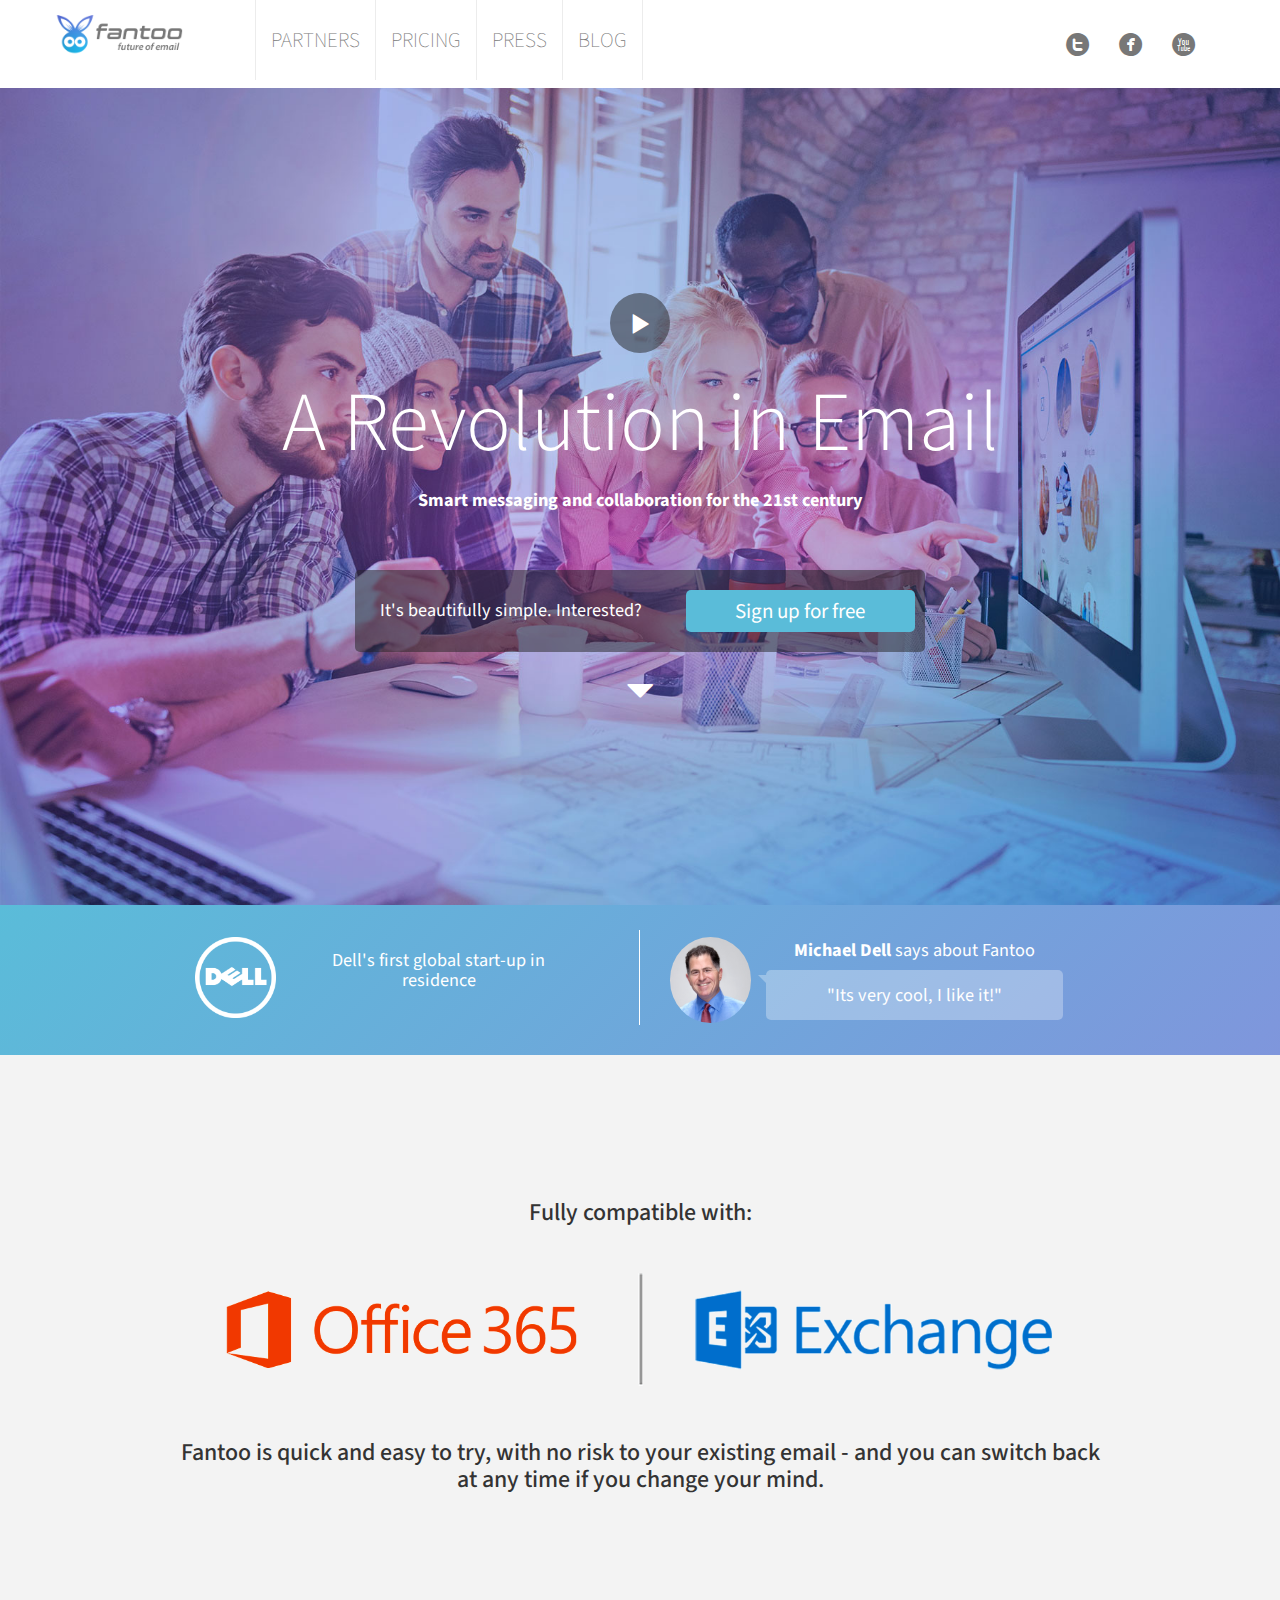
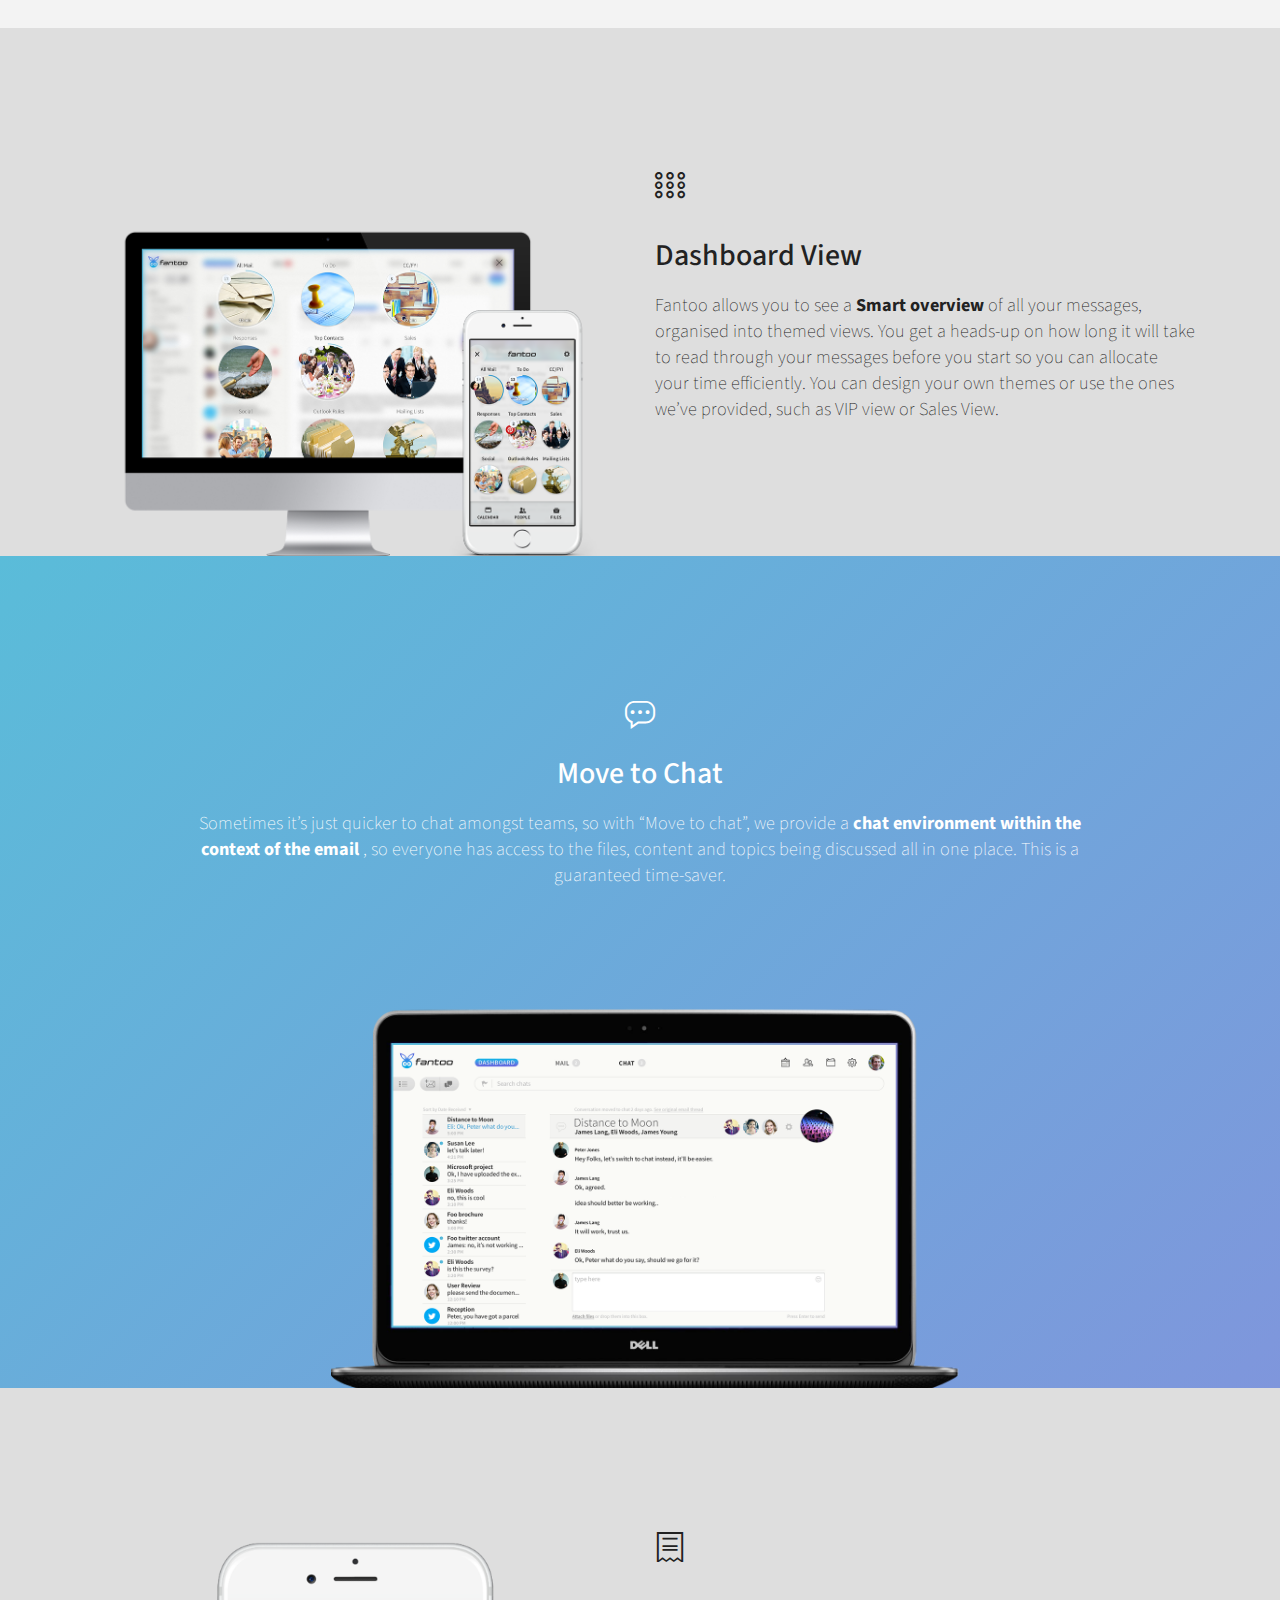
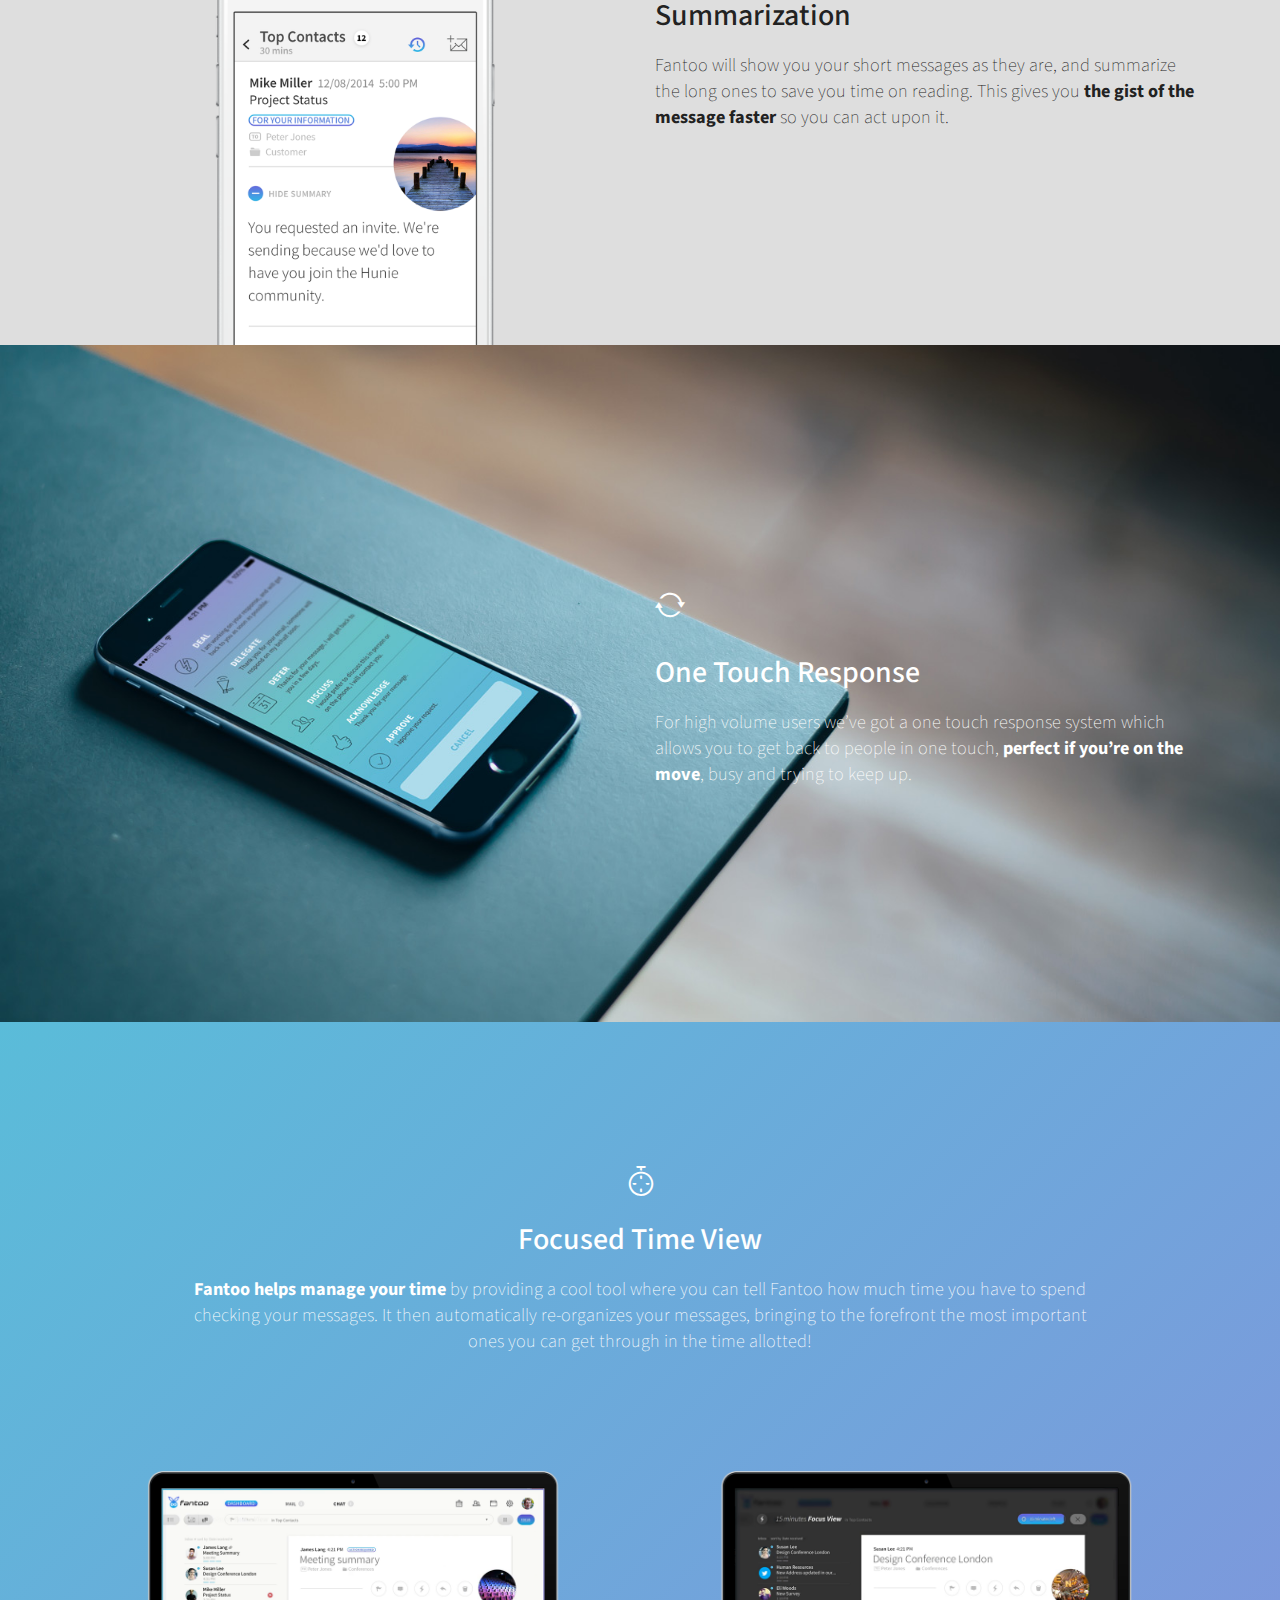
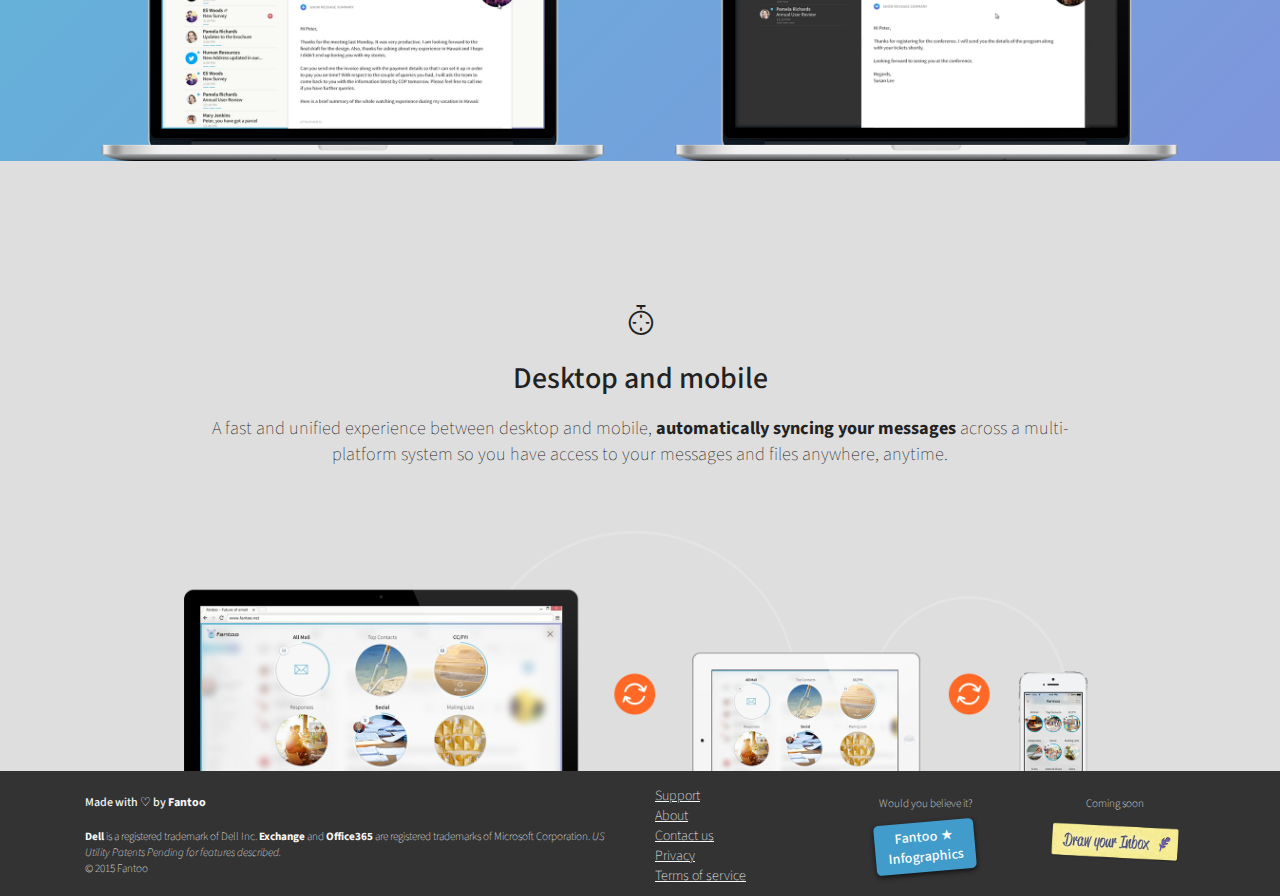
==== commit 9a1bb4d5: "Added section tags and general bug fixes" ====
--- a/index.html
+++ b/index.html
@@ -47,8 +47,8 @@
         </div>
       </div>
     </nav>
-    <div id="index_hero" class="container-fluid">
-      <div class="container padding">
+    <section id="index_hero" class="container-fluid">
+      <div class="container hero_padding">
         <div class="play_button">
           <span class="glyphicon glyphicon-play col-xs-12 text-center " aria-hidden="true"></span>
         </div>
@@ -60,16 +60,16 @@
         </div>
         <a href="index.html#content_start"><div class="glyphicon glyphicon-triangle-bottom col-xs-12 text-center down_arrow" aria-hidden="true"></div></a>
       </div>
-    </div>
-    <div class="container-fluid gradient_background">
+    </section>
+    <section class="container-fluid gradient_background">
       <div class="container small_body_padding">
-       <div class="col-xs-8 col-xs-offset-2 col-sm-offset-0 col-sm-6 col-md-5 col-md-offset-1 col-lg-4 col-lg-offset-2 dell_border">
-          <img class="col-xs-6 col-xs-offset-3 col-sm-offset-0 col-sm-4 small_images" src="images/Dell_Logo-wt.png">
+       <div class="col-xs-8 col-xs-offset-2 col-sm-offset-0 col-sm-6 col-md-5 col-md-offset-1 dell_border">
+          <img class="col-xs-6 col-xs-offset-3 col-sm-offset-0 col-sm-4 col-lg-3 small_images" src="images/Dell_Logo-wt.png">
           <h4 class="col-xs-12 col-sm-8 small_text_padding"> Dell's first global start-up in residence</h4>
        </div>
        <hr class="dividing_line col-xs-8 col-xs-offset-2 visible-xs">
-       <div class="col-xs-8 col-xs-offset-2 col-sm-offset-0 col-sm-6 col-md-5 col-lg-4 ">
-          <img class="col-xs-6 col-xs-offset-3 col-sm-4 col-sm-offset-0 round_portrait small_images" src="images/Michael_Dell_2010.jpg">
+       <div class="col-xs-8 col-xs-offset-2 col-sm-offset-0 col-sm-6 col-md-5">
+          <img class="col-xs-6 col-xs-offset-3 col-sm-4 col-sm-offset-0 col-lg-3 round_portrait small_images" src="images/Michael_Dell_2010.jpg">
           <h4 class="col-xs-12 col-sm-8"> <strong>Michael Dell</strong> says about Fantoo</h4>
           <div class="speech_bubble col-xs-10 col-xs-offset-1 col-sm-8 col-sm-offset-0">
             <div class="speech_bubble_arrow_left"></div>
@@ -77,15 +77,15 @@
           </div>
         </div>
       </div>
-    </div>
-    <div id="content_start" class="container-fluid light_grey">
+    </section>
+    <section id="content_start" class="container-fluid light_grey">
       <div class="container padding">
         <h3 class="col-xs-12">Fully compatible with:</h3>
-        <img class="col-xs-12" src="images/exchange-compatible.gif">
-        <h3 class="col-xs-12">Fantoo is quick and easy to try, with no risk to your existing email - and you can switch back at any time if you change your mind.</h3>
+        <img class="col-xs-12 col-md-10 col-md-offset-1" src="images/exchange-compatible.gif">
+        <h3 class="col-xs-12 col-md-10 col-md-offset-1">Fantoo is quick and easy to try, with no risk to your existing email - and you can switch back at any time if you change your mind.</h3>
       </div>
-    </div>
-    <div id="dashboard_view" class="container-fluid dark_grey">
+    </section>
+    <section id="dashboard_view" class="container-fluid dark_grey">
       <div class="container padding_top left_align_md">  
         <img class="col-sm-6 hidden-xs hidden-sm " src="images/dashboard3.png">   
         <h2 class="budicon budicon-budicon-378 col-xs-12 col-md-6"></h2>
@@ -93,16 +93,16 @@
         <p class="col-xs-12 col-md-6">Fantoo allows you to see a <strong>Smart overview</strong> of all your messages, organised into themed views. You get a heads-up on how long it will take to read through your messages before you start so you can allocate your time efficiently. You can design your own themes or use the ones we’ve provided, such as VIP view or Sales View.</p>
         <img class="col-xs-12 visible-xs visible-sm" src="images/dashboard3.png">
       </div>
-    </div>
-    <div class="container-fluid gradient_background">
+    </section>
+    <section class="container-fluid gradient_background">
       <div class="container padding_top">
         <h2 class="budicon budicon-budicon-784"></h2>
         <h2>Move to Chat</h2>
-        <p class="text_padding" >Sometimes it’s just quicker to chat amongst teams, so with “Move to chat”, we provide a <strong>chat environment within the context of the email </strong>, so everyone has access to the files, content and topics being discussed all in one place. This is a guaranteed time-saver.</p>
+        <p class="col-md-10 col-md-offset-1 text_padding " >Sometimes it’s just quicker to chat amongst teams, so with “Move to chat”, we provide a <strong>chat environment within the context of the email </strong>, so everyone has access to the files, content and topics being discussed all in one place. This is a guaranteed time-saver.</p>
         <img class="col-xs-12 col-md-8 col-md-offset-2" src="images/movetochat3.png">
       </div>
-    </div>
-    <div class="container-fluid dark_grey">
+    </section>
+    <section class="container-fluid dark_grey">
       <div class="container padding_top left_align_md">
         <img class="col-sm-4 col-sm-offset-1 hidden-xs hidden-sm" src="images/summary4.png">   
         <h2 class="budicon budicon-budicon-72 col-xs-12 col-md-6 col-md-offset-1"></h2>
@@ -110,30 +110,30 @@
         <p class="col-xs-12 col-md-6 col-md-offset-1">Fantoo will show you your short messages as they are, and summarize the long ones to save you time on reading. This gives you <strong>the gist of the message faster</strong> so you can act upon it.</p>
         <img class="col-xs-8 col-xs-offset-2 col-sm-6 col-sm-offset-3 visible-xs visible-sm" src="images/summary4.png">
       </div>
-    </div>
-    <div class="container-fluid one_touch">
+    </section>
+    <section class="container-fluid one_touch">
       <div class="container padding left_align_md">
         <h2 class="budicon budicon-budicon-170 col-md-6 col-md-offset-6"></h2>
         <h2 class="col-md-6 col-md-offset-6">One Touch Response</h2>
         <p class="col-md-6 col-md-offset-6">For high volume users we’ve got a one touch response system which allows you to get back to people in one touch, <strong>perfect if you’re on the move</strong>, busy and trying to keep up.</p>
       </div>
-    </div>
-    <div class="container-fluid gradient_background">
+    </section>
+    <section class="container-fluid gradient_background">
       <div class="container padding_top">
         <h2 class="budicon budicon-budicon-615"></h2>
         <h2>Focused Time View</h2>
-        <p class="text_padding" ><strong>Fantoo helps manage your time</strong> by providing a cool tool where you can tell Fantoo how much time you have to spend checking your messages. It then automatically re-organizes your messages, bringing to the forefront the most important ones you can get through in the time allotted!</p>
+        <p class="col-md-10 col-md-offset-1 text_padding" ><strong>Fantoo helps manage your time</strong> by providing a cool tool where you can tell Fantoo how much time you have to spend checking your messages. It then automatically re-organizes your messages, bringing to the forefront the most important ones you can get through in the time allotted!</p>
         <img src="images/focus2.png">
       </div>
-    </div>
-    <div class="container-fluid dark_grey">
+    </section>
+    <section class="container-fluid dark_grey">
       <div class="container padding_top">
         <h2 class="budicon budicon-budicon-615"></h2>
         <h2>Desktop and mobile</h2>
-        <p class="text_padding" >A fast and unified experience between desktop and mobile,<strong> automatically syncing your messages</strong> across a multi-platform system so you have access to your messages and files anywhere, anytime.</p>
+        <p class="col-md-10 col-md-offset-1 text_padding" >A fast and unified experience between desktop and mobile,<strong> automatically syncing your messages</strong> across a multi-platform system so you have access to your messages and files anywhere, anytime.</p>
         <img src="images/responsive91.png">
       </div>
-    </div>
+    </section>
     <footer class="container_fluid">
       <div class="container">
         <div class="col-xs-12 col-md-6 left_align_md">
@@ -153,7 +153,7 @@
           <p>Would you believe it?</p>
           <a class="infographic" href="#">Fantoo ★ Infographics</a>
         </div>
-        <div class="col-xs-6 col-md-2 coming_soon">
+        <div class="col-xs-6 col-md-2 hidden-xs coming_soon">
           <p class="col-xs-12 ">Coming soon</p>
           <img class="col-xs-8 col-xs-offset-2 col-md-12 col-md-offset-0" src="images/drawyourinbox.png">
         </div>
--- a/css/style.css
+++ b/css/style.css
@@ -36,6 +36,7 @@
 
 p {
 	font-size: 1.2em;
+	padding-top: 10px;
 }
 
 ul li {
@@ -169,11 +170,14 @@
 
 	.social_buttons a {
 		border: none;
+		font-size: 2em;
+
 	}
 
 	.social_buttons li {
 		-webkit-transition:  all ease-in-out .1s;
 		transition: all ease-in-out .1s;
+		color: #1c1c1c;
 	}
 
 	.social_buttons li:hover {
@@ -265,6 +269,11 @@
 	overflow: auto;
 }
 
+.hero_padding {
+	padding-bottom: 75px;
+	padding-top: 75px;
+}
+
 .text_padding {
 	padding-bottom: 50px;
 }
@@ -283,6 +292,11 @@
 		height: 400px;
 		overflow: hidden;
 	}
+
+	.hero_padding {
+	padding-bottom: 200px;
+	padding-top: 200px;
+}
 }
 
 .small_images {
@@ -722,4 +736,19 @@
 	background-image: url(../images/about/tom.jpg);
 }
 
-
+/** CONTACT FORMS
+-----------------**/
+
+label {
+	font-weight: 400;
+	text-align: left;
+}
+
+input, textarea {
+	width: 100%;
+	padding: 10px;
+	border-radius: 5px;
+	border: none;
+	font-size: 1.5em;
+	color: #444;
+}
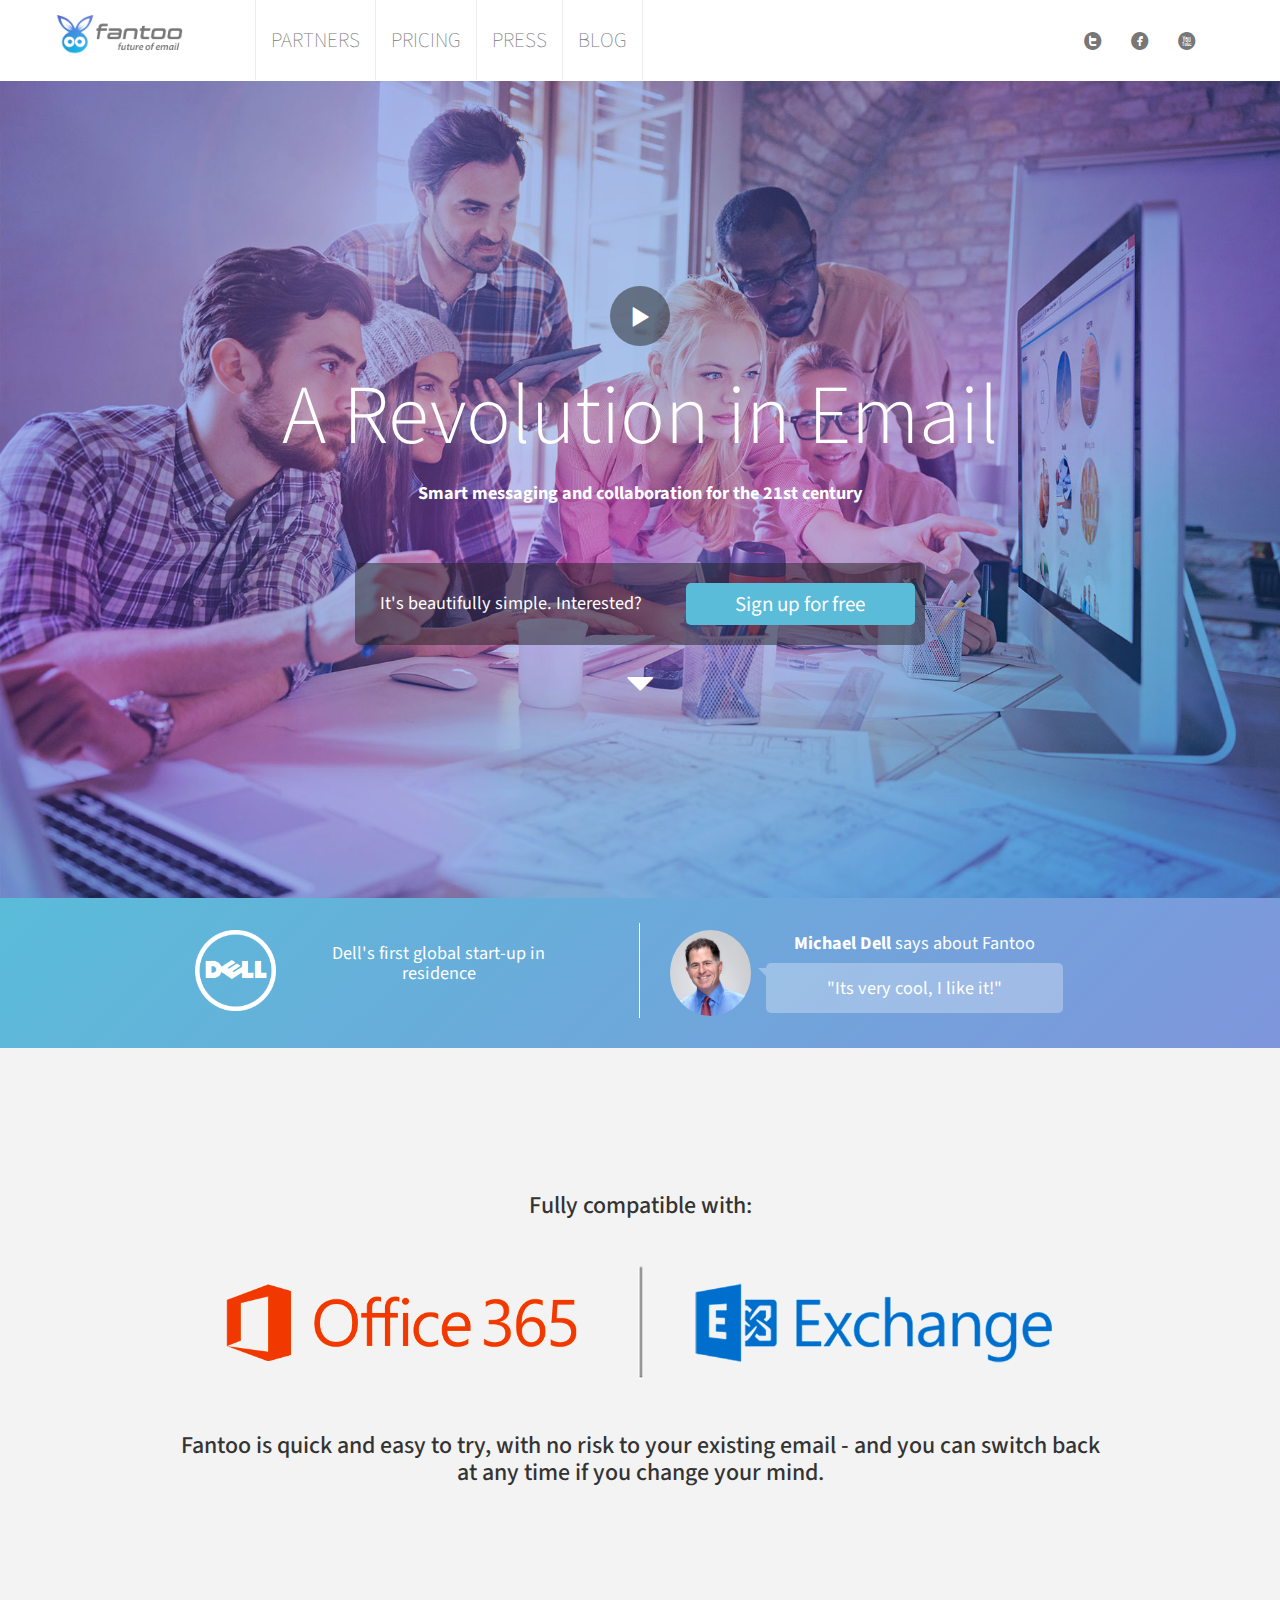
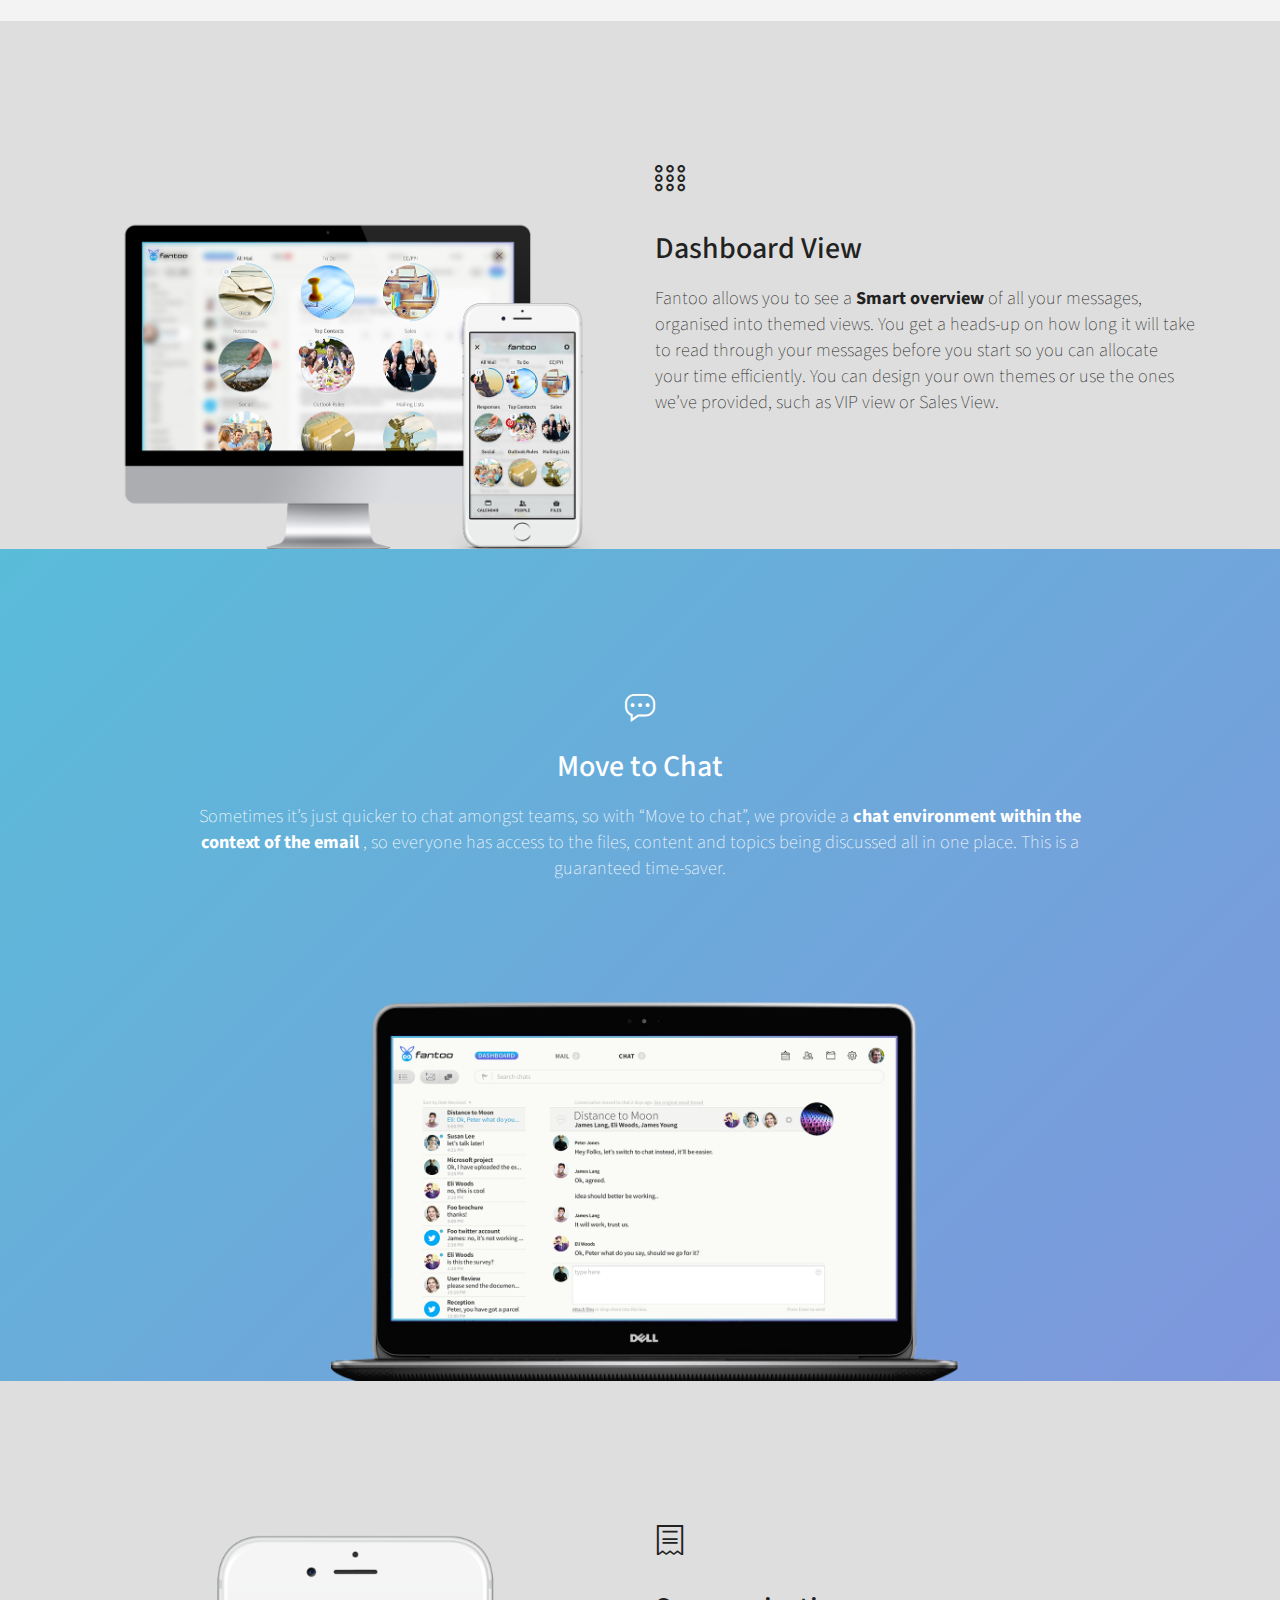
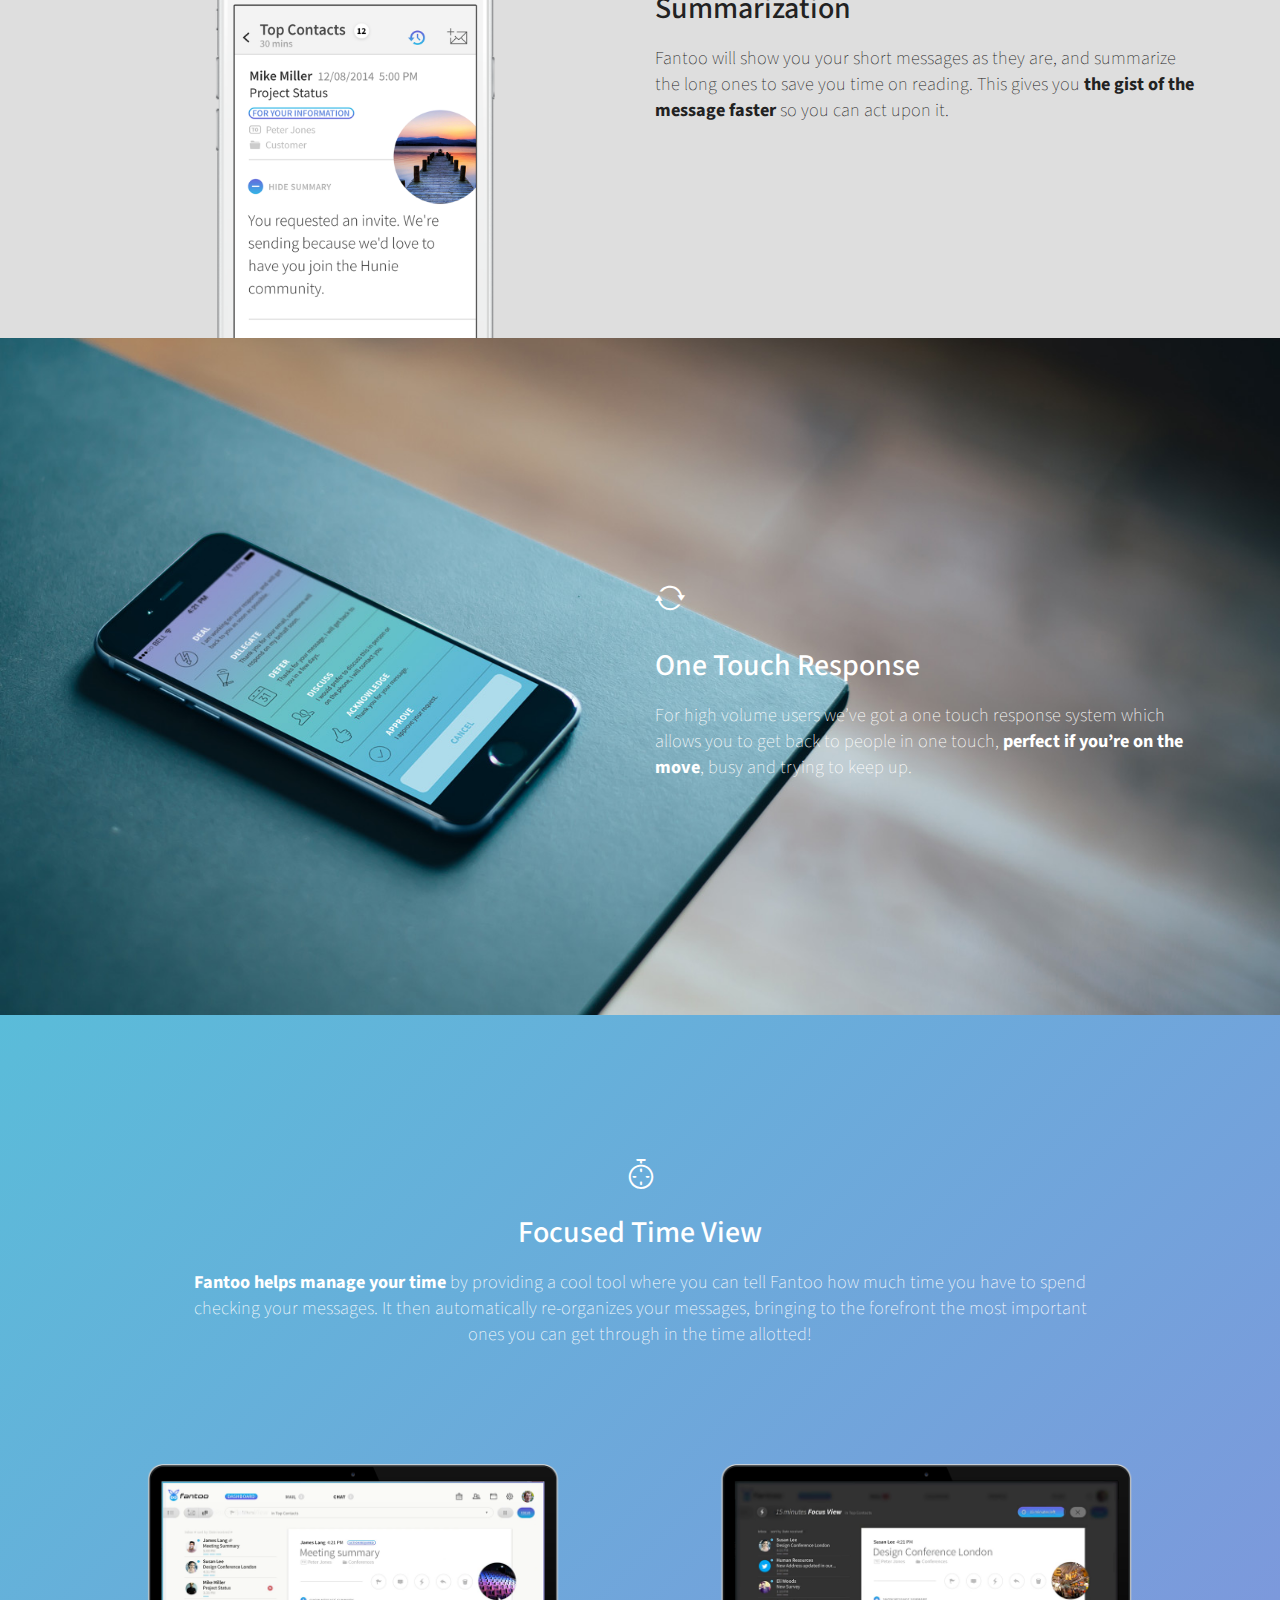
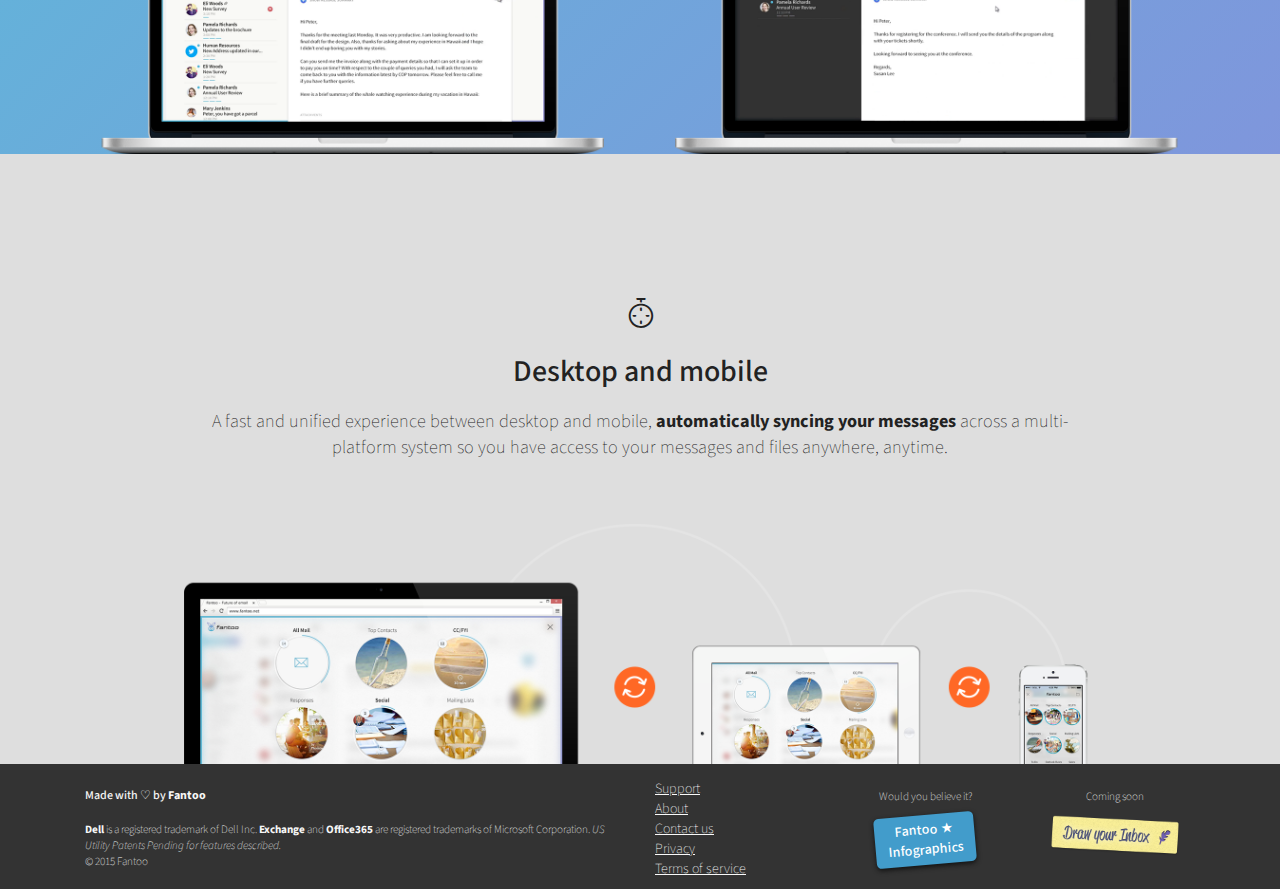
==== commit d755a0b0: "Added infographic link to footer" ====
--- a/index.html
+++ b/index.html
@@ -151,7 +151,7 @@
         </ul>
         <div class="col-xs-6 col-md-2">
           <p>Would you believe it?</p>
-          <a class="infographic" href="#">Fantoo ★ Infographics</a>
+          <a class="infographic" href="infographic.html">Fantoo ★ Infographics</a>
         </div>
         <div class="col-xs-6 col-md-2 hidden-xs coming_soon">
           <p class="col-xs-12 ">Coming soon</p>
--- a/css/style.css
+++ b/css/style.css
@@ -170,8 +170,6 @@
 
 	.social_buttons a {
 		border: none;
-		font-size: 2em;
-
 	}
 
 	.social_buttons li {
